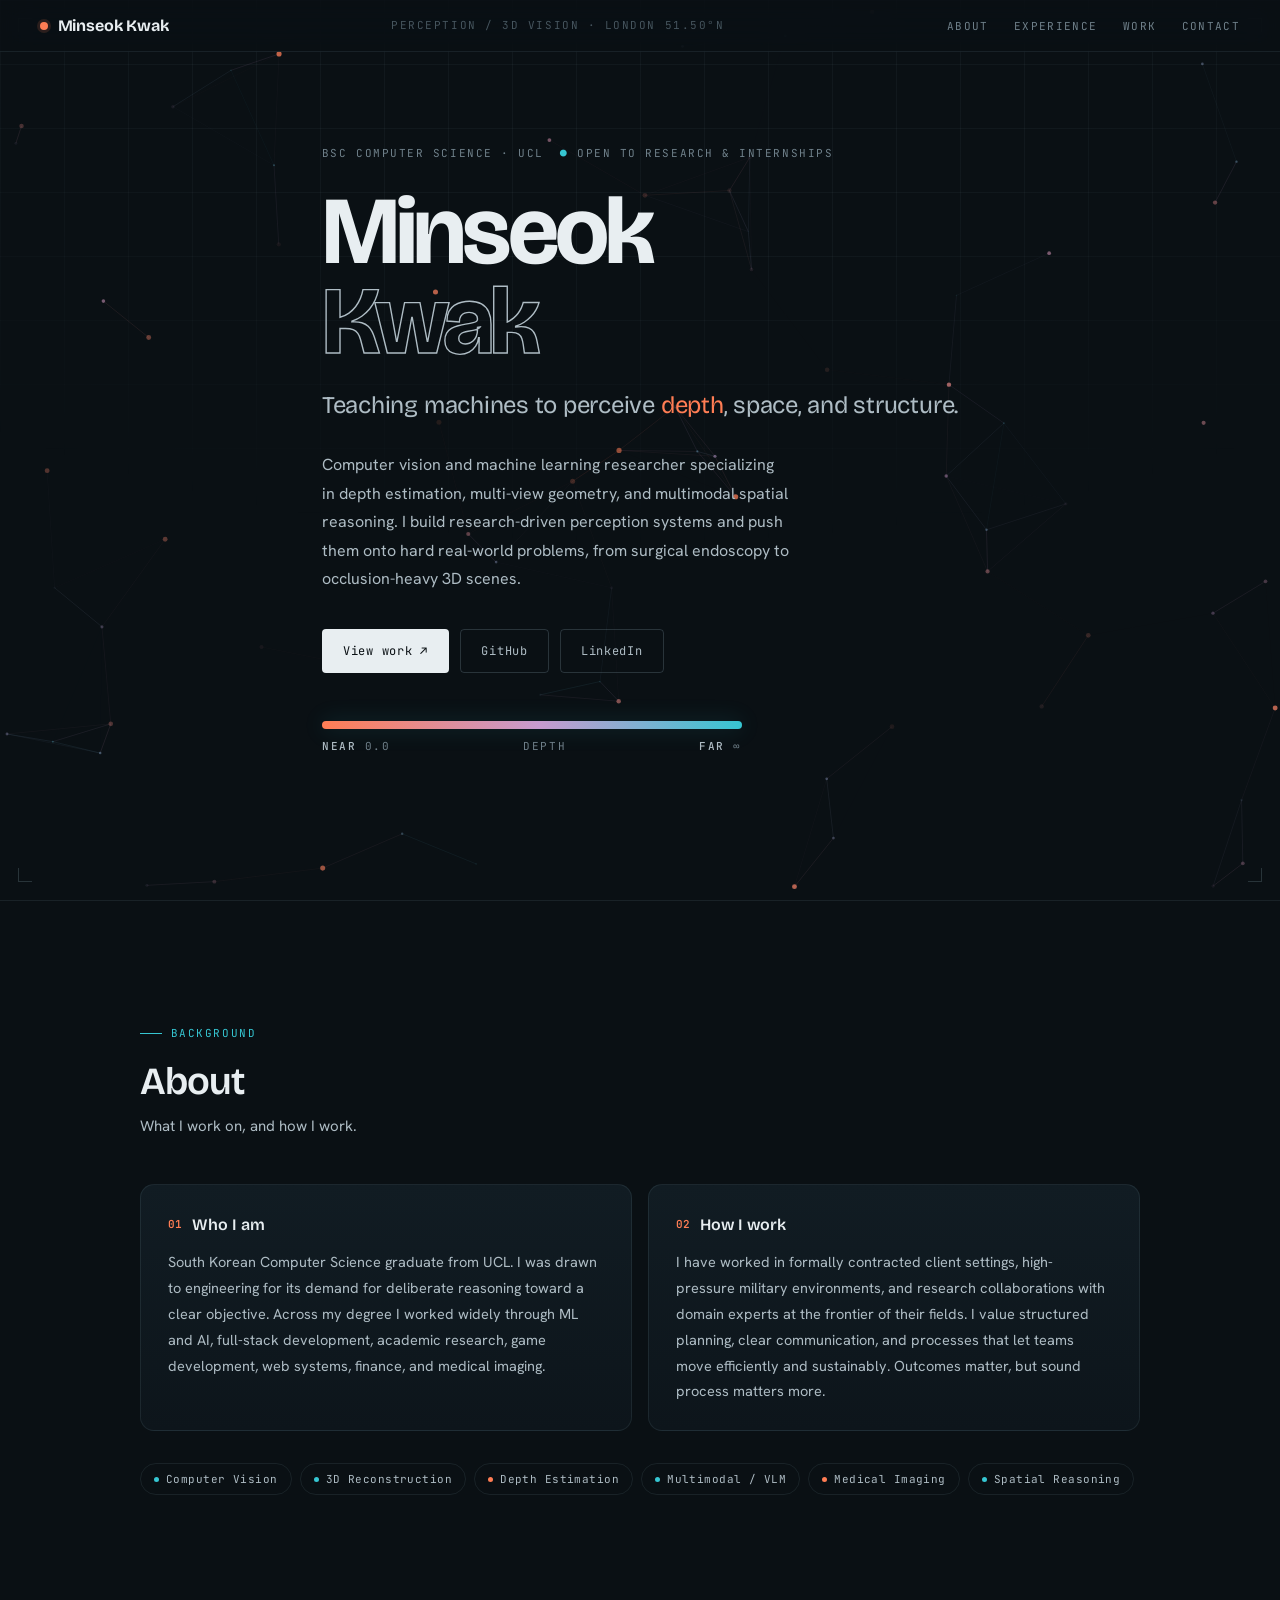
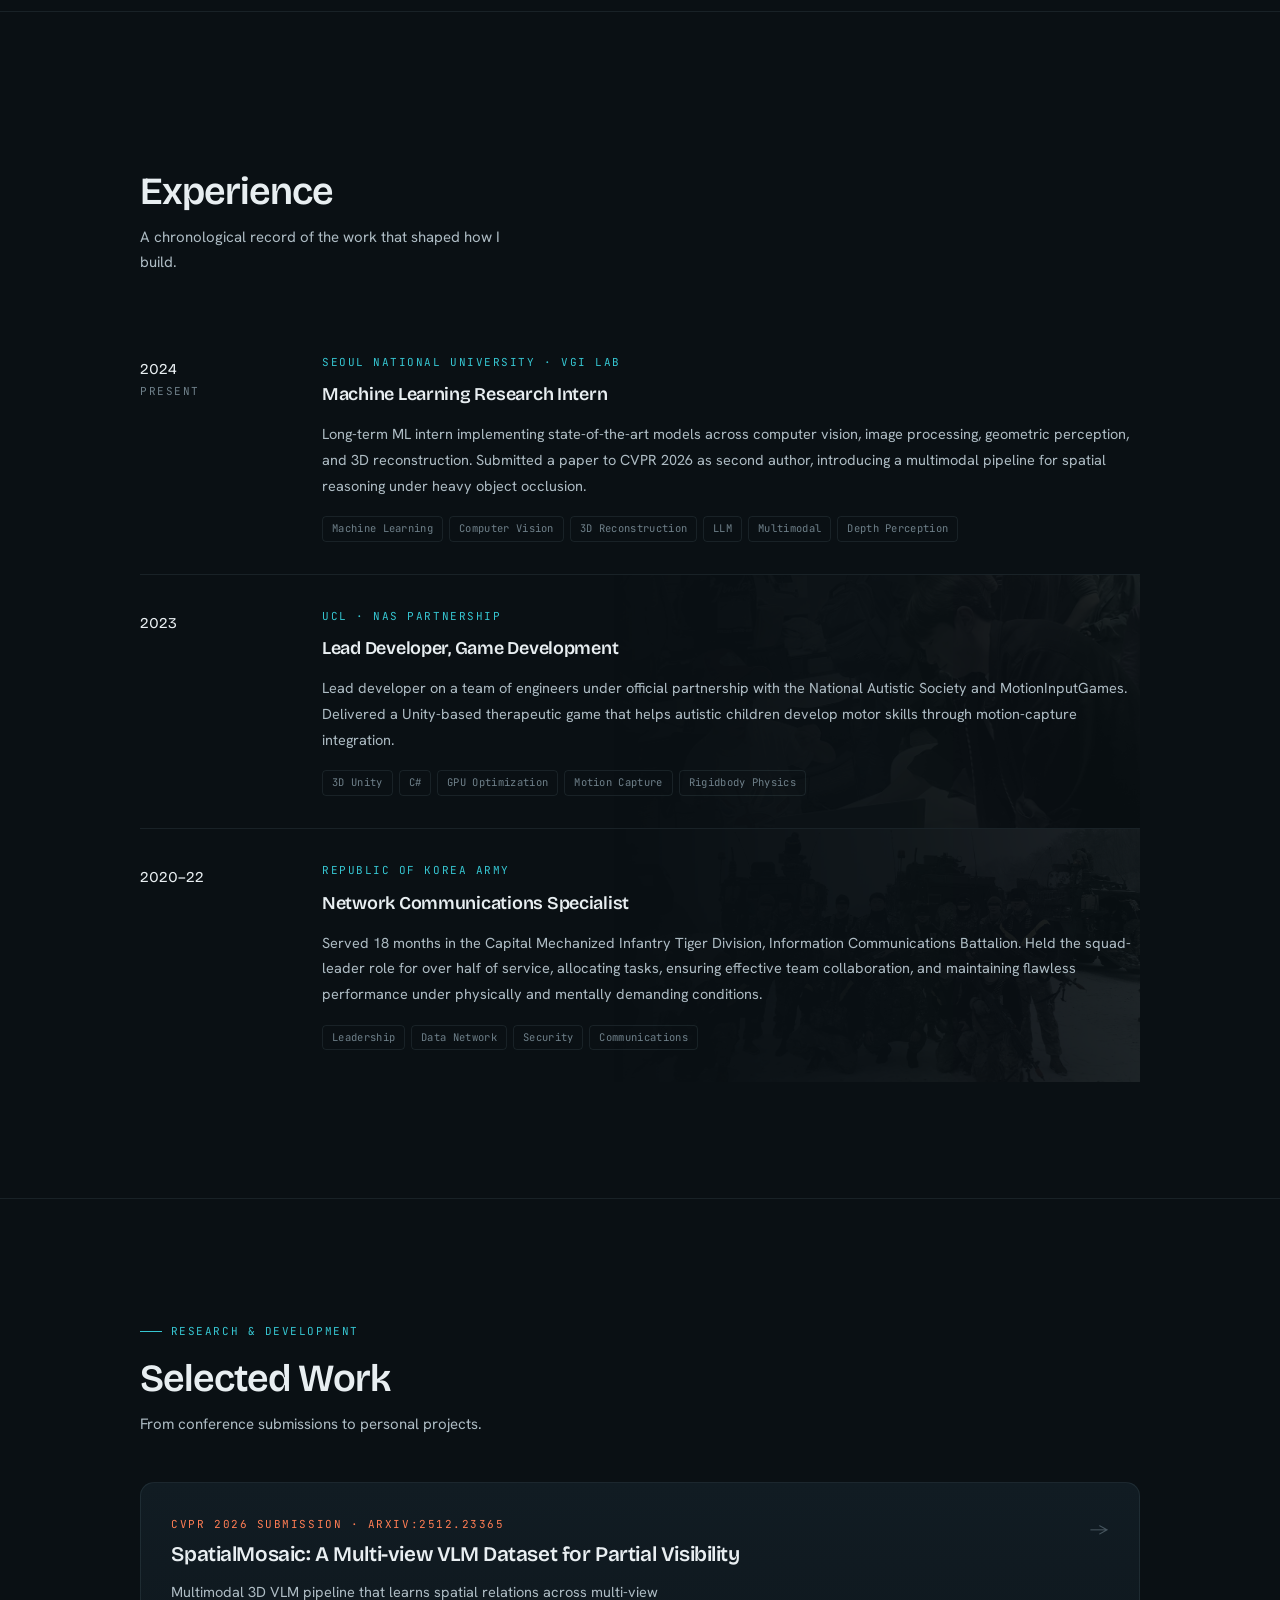
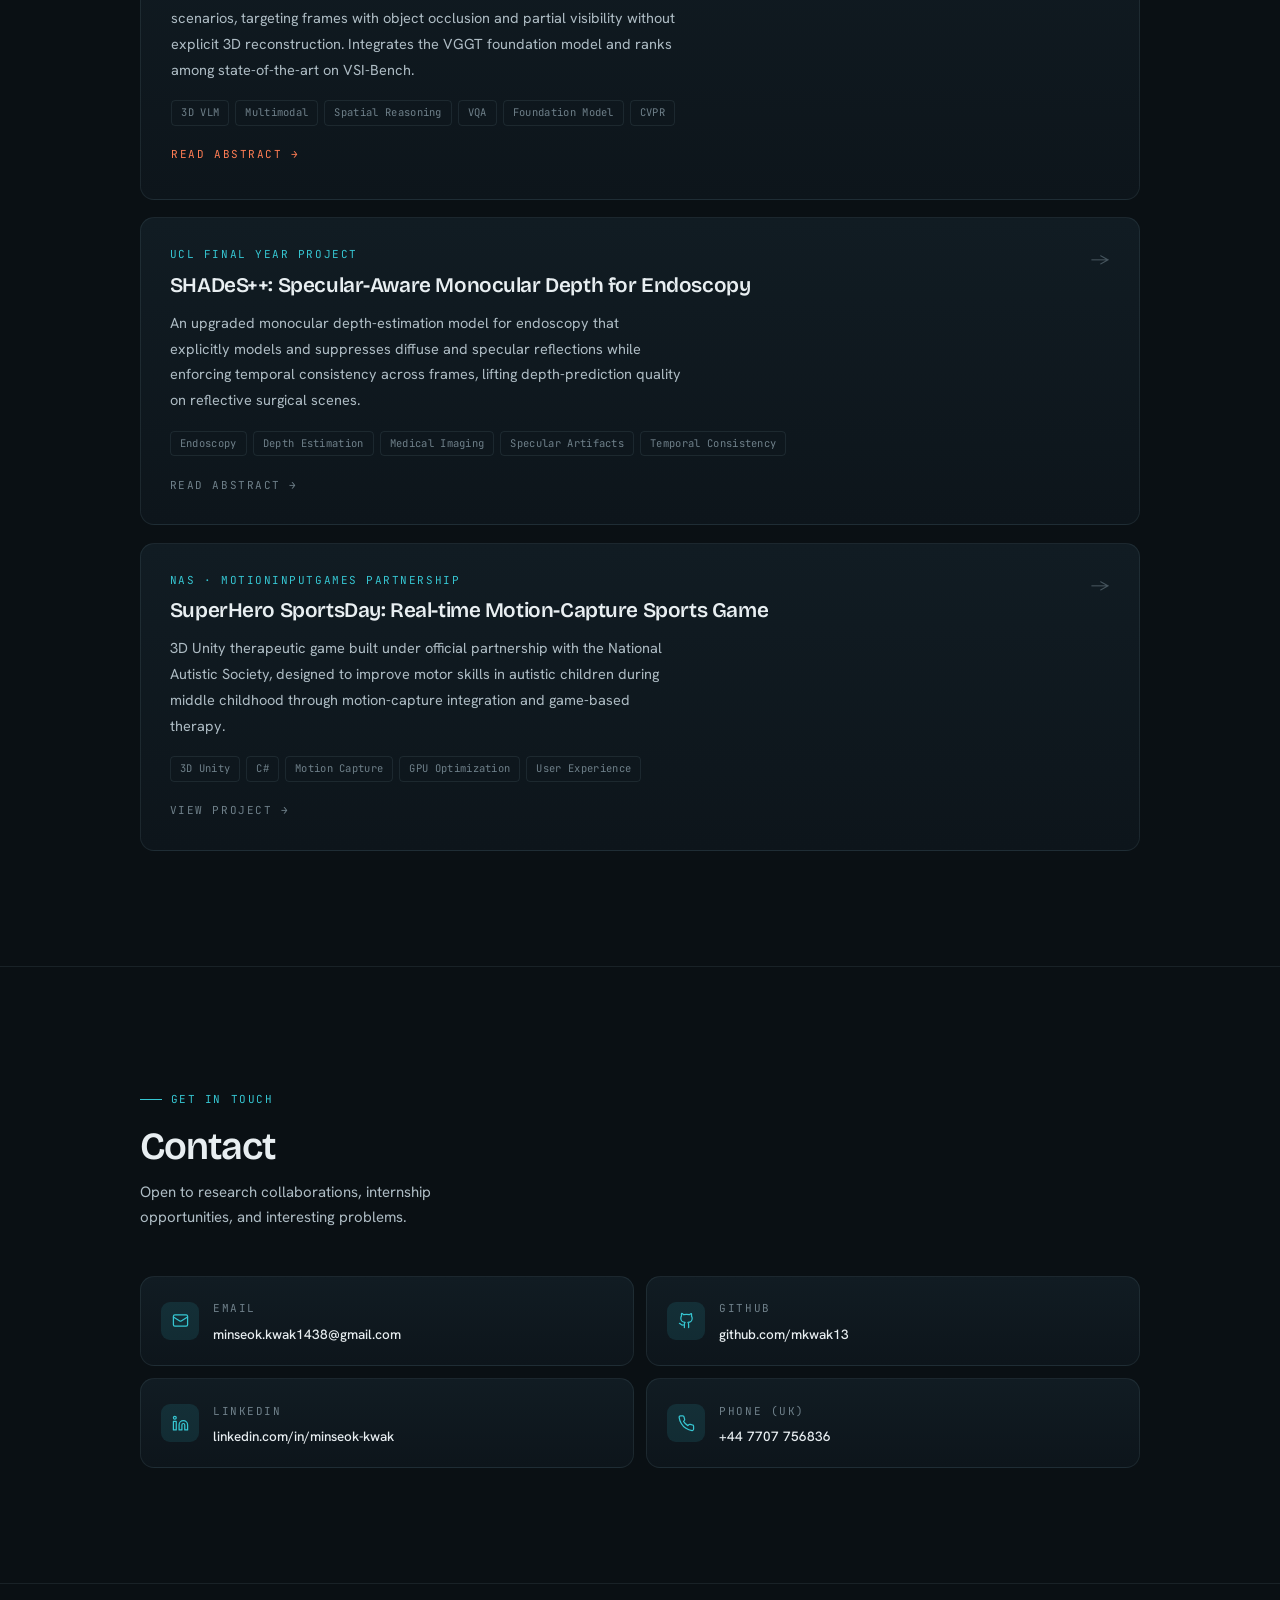
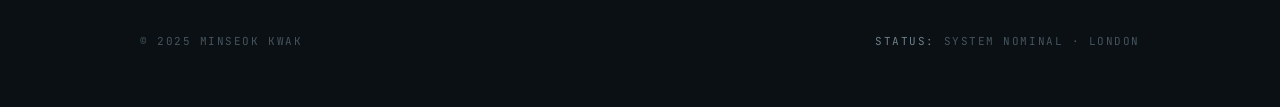
==== index.html @ 31676262 "Update index.html" ====
<!DOCTYPE html>
<html lang="en">
<head>
  <meta charset="UTF-8" />
  <meta name="viewport" content="width=device-width, initial-scale=1.0" />
  <meta name="description" content="Minseok Kwak. Computer Vision & Machine Learning researcher. Depth estimation, multi-view geometry, spatial reasoning." />
  <title>Minseok Kwak · Perception &amp; 3D Vision</title>
  <link rel="preconnect" href="https://fonts.googleapis.com" />
  <link rel="preconnect" href="https://fonts.gstatic.com" crossorigin />
  <link href="https://fonts.googleapis.com/css2?family=Bricolage+Grotesque:opsz,wght@12..96,400;12..96,500;12..96,600;12..96,700&family=Hanken+Grotesk:wght@400;500;600&family=JetBrains+Mono:wght@400;500&display=swap" rel="stylesheet" />
  <style id="base-css">
*, *::before, *::after { box-sizing: border-box; margin: 0; padding: 0; }

    :root {
      /* base — deep slate with a blue-green cast, deliberately not pure black */
      --ink: #0a1014;
      --ink-2: #0d151b;
      --panel: #111c23;
      --panel-2: #16242d;
      --line: rgba(180, 215, 230, 0.09);
      --line-strong: rgba(180, 215, 230, 0.18);

      /* text */
      --paper: #e8eef1;
      --paper-dim: #aebcc4;
      --mute: #6f808a;
      --faint: #46555e;

      /* depth ramp — the signature duotone (near = warm, far = cool) */
      --near: #ff7d54;   /* close surfaces */
      --mid:  #c79bd0;   /* mid field */
      --far:  #36c6d2;   /* distant */

      --near-soft: rgba(255, 125, 84, 0.14);
      --far-soft: rgba(54, 198, 210, 0.12);

      --radius: 4px;
      --radius-lg: 14px;
      --maxw: 1080px;
      --ease: cubic-bezier(0.22, 0.61, 0.36, 1);
    }

    html { scroll-behavior: smooth; }

    body {
      font-family: 'Hanken Grotesk', system-ui, sans-serif;
      background: var(--ink);
      color: var(--paper);
      font-size: 15.5px;
      line-height: 1.7;
      -webkit-font-smoothing: antialiased;
      text-rendering: optimizeLegibility;
      overflow-x: hidden;
    }

    /* ambient plotting grid behind everything */
    body::before {
      content: "";
      position: fixed; inset: 0; z-index: 0; pointer-events: none;
      background-image:
        linear-gradient(var(--line) 1px, transparent 1px),
        linear-gradient(90deg, var(--line) 1px, transparent 1px);
      background-size: 64px 64px;
      mask-image: radial-gradient(ellipse 110% 80% at 50% 0%, #000 35%, transparent 78%);
      -webkit-mask-image: radial-gradient(ellipse 110% 80% at 50% 0%, #000 35%, transparent 78%);
      opacity: 0.5;
    }

    .mono {
      font-family: 'JetBrains Mono', ui-monospace, monospace;
      font-size: 11px; letter-spacing: 0.14em; text-transform: uppercase;
    }

    a { color: inherit; }

    /* ── STATUS BAR / NAV ── */
    .statusbar {
      position: fixed; top: 0; left: 0; right: 0; z-index: 100;
      display: flex; align-items: center; justify-content: space-between;
      padding: 0 clamp(1.25rem, 4vw, 2.5rem); height: 52px;
      background: rgba(10, 16, 20, 0.72);
      backdrop-filter: blur(14px) saturate(140%);
      border-bottom: 1px solid var(--line);
    }
    .brand {
      display: flex; align-items: center; gap: 0.6rem;
      font-family: 'Bricolage Grotesque', sans-serif;
      font-weight: 700; font-size: 16px; letter-spacing: -0.01em;
      color: var(--paper); text-decoration: none;
    }
    .brand .dot {
      width: 8px; height: 8px; border-radius: 50%;
      background: var(--near);
      box-shadow: 0 0 0 3px var(--near-soft);
    }
    .status-meta { color: var(--faint); display: none; }
    @media (min-width: 880px) { .status-meta { display: inline; } }

    .nav-links { display: flex; gap: clamp(0.9rem, 2vw, 1.9rem); list-style: none; align-items: center; }
    .nav-links a {
      font-family: 'JetBrains Mono', monospace;
      font-size: 11px; letter-spacing: 0.12em; text-transform: uppercase;
      color: var(--mute); text-decoration: none;
      position: relative; padding: 4px 0;
      transition: color 0.22s var(--ease);
    }
    .nav-links a::after {
      content: ""; position: absolute; left: 0; right: 100%; bottom: -1px; height: 1px;
      background: var(--far); transition: right 0.28s var(--ease);
    }
    .nav-links a:hover { color: var(--paper); }
    .nav-links a:hover::after { right: 0; }
    @media (max-width: 700px) {
      .nav-links { display: none; }
      .brand { font-size: 15px; }
    }

    /* ── LAYOUT ── */
    .wrap { max-width: var(--maxw); margin: 0 auto; padding: 0 clamp(1.25rem, 4vw, 2.5rem); position: relative; z-index: 1; }

    section { position: relative; z-index: 1; padding: clamp(4.5rem, 9vw, 8rem) 0; }
    .ruled { border-top: 1px solid var(--line); }

    /* section eyebrow */
    .eyebrow {
      display: inline-flex; align-items: center; gap: 0.55rem;
      color: var(--far); margin-bottom: 1.1rem;
    }
    .eyebrow::before {
      content: ""; width: 22px; height: 1px; background: var(--far); display: inline-block;
    }
    .s-title {
      font-family: 'Bricolage Grotesque', sans-serif;
      font-size: clamp(1.7rem, 4vw, 2.4rem); font-weight: 600;
      letter-spacing: -0.025em; line-height: 1.08; color: var(--paper);
    }
    .s-desc { color: var(--paper-dim); font-size: 15px; margin-top: 0.75rem; max-width: 46ch; }

    /* ── HERO ── */
    #hero {
      position: relative; min-height: 100svh;
      display: flex; align-items: center;
      padding-top: 80px; padding-bottom: 5rem;
      overflow: hidden;
    }
    #depthfield {
      position: absolute; inset: 0; z-index: 0; width: 100%; height: 100%;
      display: block;
    }
    #hero .wrap { z-index: 2; }
    /* corner instrument ticks framing the hero viewport */
    .viewport-frame { position: absolute; inset: 18px; z-index: 1; pointer-events: none; }
    .vtick { position: absolute; width: 14px; height: 14px; border: 1px solid var(--line-strong); }
    .vtick.tl { top: 0; left: 0; border-right: none; border-bottom: none; }
    .vtick.tr { top: 0; right: 0; border-left: none; border-bottom: none; }
    .vtick.bl { bottom: 0; left: 0; border-right: none; border-top: none; }
    .vtick.br { bottom: 0; right: 0; border-left: none; border-top: none; }

    .hero-eyebrow { color: var(--mute); margin-bottom: 1.5rem; display: flex; gap: 1rem; flex-wrap: wrap; }
    .hero-eyebrow b { color: var(--far); font-weight: 400; }
    .hero-name {
      font-family: 'Bricolage Grotesque', sans-serif;
      font-size: clamp(3rem, 10vw, 6rem);
      font-weight: 700; line-height: 0.94; letter-spacing: -0.04em;
      color: var(--paper);
    }
    .hero-name .accent { color: transparent; -webkit-text-stroke: 1.4px var(--paper-dim); }
    .hero-sub {
      font-family: 'Bricolage Grotesque', sans-serif;
      font-size: clamp(1.05rem, 3vw, 1.5rem); font-weight: 400;
      color: var(--paper-dim); margin-top: 1.1rem; letter-spacing: -0.01em;
    }
    .hero-sub .swap { color: var(--near); }
    .hero-bio {
      font-size: 16px; color: var(--paper-dim); max-width: 52ch;
      margin-top: 1.6rem; line-height: 1.78;
    }
    .hero-actions { display: flex; gap: 0.7rem; flex-wrap: wrap; margin-top: 2.2rem; }

    .btn {
      display: inline-flex; align-items: center; gap: 8px;
      padding: 11px 20px; border-radius: var(--radius);
      font-family: 'JetBrains Mono', monospace;
      font-size: 12px; letter-spacing: 0.06em; text-decoration: none;
      cursor: pointer; border: 1px solid transparent;
      transition: transform 0.22s var(--ease), background 0.22s var(--ease), border-color 0.22s var(--ease), color 0.22s var(--ease);
    }
    .btn:active { transform: translateY(1px); }
    .btn-primary { background: var(--paper); color: var(--ink); }
    .btn-primary:hover { background: var(--far); }
    .btn-ghost { color: var(--paper-dim); border-color: var(--line-strong); background: transparent; }
    .btn-ghost:hover { color: var(--paper); border-color: var(--far); background: var(--far-soft); }
    .btn .arr { transition: transform 0.22s var(--ease); }
    .btn:hover .arr { transform: translate(2px, -2px); }

    /* depth ramp legend — signature */
    .ramp {
      margin-top: 3rem; max-width: 420px;
      display: grid; grid-template-columns: 1fr; gap: 0.5rem;
    }
    .ramp-bar {
      height: 8px; border-radius: 99px;
      background: linear-gradient(90deg, var(--near), var(--mid) 52%, var(--far));
      box-shadow: 0 0 22px rgba(54,198,210,0.18);
    }
    .ramp-labels { display: flex; justify-content: space-between; color: var(--mute); }
    .ramp-labels b { color: var(--paper-dim); font-weight: 500; }

    /* ── ABOUT ── */
    .about-grid { display: grid; grid-template-columns: 1fr; gap: 1rem; margin-top: 2.8rem; }
    @media (min-width: 760px) { .about-grid { grid-template-columns: 1fr 1fr; } }
    .card {
      background: linear-gradient(180deg, var(--panel), var(--ink-2));
      border: 1px solid var(--line); border-radius: var(--radius-lg);
      padding: 1.6rem 1.7rem;
      transition: border-color 0.25s var(--ease), transform 0.25s var(--ease);
    }
    .card:hover { border-color: var(--line-strong); }
    .card h3 {
      font-family: 'Bricolage Grotesque', sans-serif;
      font-size: 16px; font-weight: 600; color: var(--paper); margin-bottom: 0.7rem;
      display: flex; align-items: center; gap: 0.6rem;
    }
    .card h3 .k { color: var(--near); font-family: 'JetBrains Mono', monospace; font-size: 11px; }
    .card p { font-size: 14.5px; color: var(--paper-dim); line-height: 1.78; }

    .facts { display: flex; flex-wrap: wrap; gap: 0.5rem; margin-top: 2rem; }
    .fact {
      font-family: 'JetBrains Mono', monospace; font-size: 11px; letter-spacing: 0.04em;
      color: var(--paper-dim);
      border: 1px solid var(--line); border-radius: 99px; padding: 6px 13px;
      display: inline-flex; align-items: center; gap: 7px;
    }
    .fact i { width: 5px; height: 5px; border-radius: 50%; background: var(--far); font-style: normal; }
    .fact.warm i { background: var(--near); }

    /* ── EXPERIENCE (true chronological sequence) ── */
    .timeline { margin-top: 2.8rem; }
    .t-item {
      display: grid; grid-template-columns: 1fr; gap: 0.4rem 2rem;
      padding: 2rem 0; border-top: 1px solid var(--line);
      position: relative;
    }
    @media (min-width: 720px) { .t-item { grid-template-columns: 150px 1fr; } }
    .t-item:first-child { border-top: none; }
    .t-when { color: var(--mute); padding-top: 4px; }
    .t-when .yr { color: var(--paper); font-family: 'Bricolage Grotesque', sans-serif; font-size: 15px; letter-spacing: 0; display:block; }
    .t-org { color: var(--far); margin-bottom: 0.5rem; }
    .t-role {
      font-family: 'Bricolage Grotesque', sans-serif;
      font-size: 18px; font-weight: 600; color: var(--paper);
      letter-spacing: -0.015em; margin-bottom: 0.7rem;
    }
    .t-body { font-size: 14.5px; color: var(--paper-dim); line-height: 1.78; margin-bottom: 1.1rem; }
    .tags { display: flex; flex-wrap: wrap; gap: 6px; }
    .tag {
      font-family: 'JetBrains Mono', monospace; font-size: 10.5px; letter-spacing: 0.03em;
      color: var(--mute); border: 1px solid var(--line); border-radius: var(--radius);
      padding: 3px 9px; transition: color 0.2s var(--ease), border-color 0.2s var(--ease);
    }
    .t-item:hover .tag, .pj:hover .tag { color: var(--paper-dim); border-color: var(--line-strong); }

    /* ── PROJECTS ── */
    .pj-grid { display: flex; flex-direction: column; gap: 1.1rem; margin-top: 2.8rem; }
    .pj {
      position: relative; display: block; text-decoration: none;
      background: linear-gradient(180deg, var(--panel), var(--ink-2));
      border: 1px solid var(--line); border-radius: var(--radius-lg);
      padding: 1.7rem 1.8rem; overflow: hidden;
      transition: border-color 0.25s var(--ease), transform 0.25s var(--ease);
    }
    .pj::before {
      content: ""; position: absolute; left: 0; top: 0; bottom: 0; width: 3px;
      background: linear-gradient(180deg, var(--near), var(--far));
      transform: scaleY(0); transform-origin: top; transition: transform 0.35s var(--ease);
    }
    .pj:hover { border-color: var(--line-strong); transform: translateY(-2px); }
    .pj:hover::before { transform: scaleY(1); }
    .pj.feature { padding: 2rem 1.9rem; }
    .pj-top { display: flex; justify-content: space-between; align-items: flex-start; gap: 1rem; }
    .pj-meta { color: var(--far); margin-bottom: 0.6rem; }
    .pj.feature .pj-meta { color: var(--near); }
    .pj-title {
      font-family: 'Bricolage Grotesque', sans-serif;
      font-size: clamp(1.05rem, 2.4vw, 1.3rem); font-weight: 600;
      color: var(--paper); letter-spacing: -0.02em; line-height: 1.2; margin-bottom: 0.7rem;
    }
    .pj-desc { font-size: 14.5px; color: var(--paper-dim); line-height: 1.78; margin-bottom: 1.1rem; max-width: 64ch; }
    .pj-arr { color: var(--faint); font-size: 17px; flex-shrink: 0; transition: transform 0.25s var(--ease), color 0.25s var(--ease); }
    .pj:hover .pj-arr { color: var(--far); transform: translateX(4px); }
    .pj-links { display: flex; gap: 0.5rem; margin-top: 0.4rem; }
    /* card call-to-action — signals the whole card opens a detail page */
    .pj-cta {
      display: inline-flex; align-items: center; gap: 0;
      margin-top: 1.2rem; color: var(--mute);
      transition: color 0.22s var(--ease), letter-spacing 0.22s var(--ease);
    }
    .pj:hover .pj-cta { color: var(--far); letter-spacing: 0.17em; }
    .pj.feature .pj-cta:not(:hover) { color: var(--near); }
    .pill {
      font-family: 'JetBrains Mono', monospace; font-size: 11px; letter-spacing: 0.04em;
      color: var(--paper-dim); border: 1px solid var(--line-strong); border-radius: var(--radius);
      padding: 6px 13px; text-decoration: none; transition: all 0.2s var(--ease);
      display: inline-flex; align-items: center; gap: 6px;
    }
    .pill:hover { color: var(--ink); background: var(--far); border-color: var(--far); }

    /* ── CONTACT ── */
    .contact-grid { display: grid; grid-template-columns: 1fr; gap: 0.8rem; margin-top: 2.8rem; }
    @media (min-width: 620px) { .contact-grid { grid-template-columns: 1fr 1fr; } }
    .ct {
      display: flex; align-items: center; gap: 14px; text-decoration: none;
      background: linear-gradient(180deg, var(--panel), var(--ink-2));
      border: 1px solid var(--line); border-radius: var(--radius-lg);
      padding: 1.1rem 1.25rem; transition: border-color 0.22s var(--ease), transform 0.22s var(--ease);
    }
    .ct:hover { border-color: var(--far); transform: translateY(-2px); }
    .ct-ic {
      width: 38px; height: 38px; border-radius: 9px; flex-shrink: 0;
      background: var(--far-soft); display: flex; align-items: center; justify-content: center;
    }
    .ct:hover .ct-ic { background: var(--near-soft); }
    .ct-ic svg { width: 17px; height: 17px; stroke: var(--far); transition: stroke 0.22s var(--ease); }
    .ct:hover .ct-ic svg { stroke: var(--near); }
    .ct-lab { color: var(--mute); margin-bottom: 2px; }
    .ct-val { font-size: 13.5px; color: var(--paper); font-weight: 500; word-break: break-all; }

    /* ── FOOTER ── */
    footer { padding: 3rem 0 3.5rem; border-top: 1px solid var(--line); position: relative; z-index: 1; }
    .foot-row { display: flex; flex-wrap: wrap; gap: 1rem; justify-content: space-between; align-items: center; }
    .foot-row .mono { color: var(--faint); }
    .foot-row .mono b { color: var(--mute); font-weight: 400; }

    /* ── REVEAL (subtle) ── */
    .reveal { opacity: 0; transform: translateY(14px); transition: opacity 0.7s var(--ease), transform 0.7s var(--ease); }
    .reveal.in { opacity: 1; transform: none; }

    /* hero load stagger */
    .h-anim { opacity: 0; transform: translateY(16px); animation: rise 0.8s var(--ease) forwards; }
    .h-anim.d1 { animation-delay: 0.05s; }
    .h-anim.d2 { animation-delay: 0.15s; }
    .h-anim.d3 { animation-delay: 0.25s; }
    .h-anim.d4 { animation-delay: 0.35s; }
    .h-anim.d5 { animation-delay: 0.48s; }
    @keyframes rise { to { opacity: 1; transform: none; } }

    :focus-visible { outline: 2px solid var(--far); outline-offset: 3px; border-radius: 2px; }

    @media (prefers-reduced-motion: reduce) {
      html { scroll-behavior: auto; }
      *, *::before, *::after { animation: none !important; transition: none !important; }
      .reveal { opacity: 1; transform: none; }
      .h-anim { opacity: 1; transform: none; }
    }

    /* ───────────────────────────────────────────────
       DETAIL / ABSTRACT PAGES
       ─────────────────────────────────────────────── */
    .doc-main { padding-top: 52px; }
    .doc-wrap { max-width: 760px; margin: 0 auto; padding: 0 clamp(1.25rem, 4vw, 2.5rem); position: relative; z-index: 1; }

    .backlink {
      display: inline-flex; align-items: center; gap: 8px;
      font-family: 'JetBrains Mono', monospace; font-size: 11px; letter-spacing: 0.12em; text-transform: uppercase;
      color: var(--mute); text-decoration: none;
      margin: 2.6rem 0 0; transition: color 0.2s var(--ease), gap 0.2s var(--ease);
    }
    .backlink:hover { color: var(--paper); gap: 12px; }
    .backlink .ar { color: var(--far); }

    .doc-head { padding: 2.2rem 0 2.4rem; border-bottom: 1px solid var(--line); }
    .doc-eyebrow { color: var(--far); display: inline-flex; gap: 0.55rem; align-items: center; margin-bottom: 1.1rem; }
    .doc-eyebrow.warm { color: var(--near); }
    .doc-eyebrow::before { content: ""; width: 22px; height: 1px; background: currentColor; }
    .doc-title {
      font-family: 'Bricolage Grotesque', sans-serif;
      font-size: clamp(1.9rem, 5vw, 2.9rem); font-weight: 700;
      line-height: 1.06; letter-spacing: -0.03em; color: var(--paper);
    }
    .doc-sub { color: var(--paper-dim); font-size: 1.05rem; margin-top: 0.9rem; max-width: 60ch; line-height: 1.6; }
    .doc-authors { color: var(--mute); font-size: 14px; margin-top: 1.1rem; }
    .doc-authors b { color: var(--paper); font-weight: 600; }
    .doc-actions { display: flex; flex-wrap: wrap; gap: 0.6rem; margin-top: 1.8rem; }
    .doc-actions .btn { padding: 10px 17px; }

    .doc-body { padding: 2.6rem 0 1rem; }
    .prose { color: var(--paper-dim); font-size: 16px; line-height: 1.82; }
    .prose > * + * { margin-top: 1.15rem; }
    .prose h2 {
      font-family: 'Bricolage Grotesque', sans-serif; color: var(--paper);
      font-size: 1.4rem; font-weight: 600; letter-spacing: -0.02em;
      margin-top: 2.6rem; margin-bottom: 0.2rem; line-height: 1.2;
      display: flex; align-items: baseline; gap: 0.7rem;
    }
    .prose h2 .n { font-family: 'JetBrains Mono', monospace; font-size: 0.8rem; color: var(--far); letter-spacing: 0.06em; }
    .prose h3 { font-family: 'Bricolage Grotesque', sans-serif; color: var(--paper); font-size: 1.08rem; font-weight: 600; margin-top: 1.8rem; }
    .prose strong { color: var(--paper); font-weight: 600; }
    .prose a { color: var(--far); text-decoration: none; border-bottom: 1px solid var(--line-strong); }
    .prose a:hover { border-color: var(--far); }
    .prose ul, .prose ol { padding-left: 1.3rem; }
    .prose li { margin-top: 0.5rem; }
    .prose li::marker { color: var(--far); }

    /* lead/abstract block */
    .abstract {
      background: linear-gradient(180deg, var(--panel), var(--ink-2));
      border: 1px solid var(--line); border-left: 3px solid var(--far);
      border-radius: var(--radius-lg); padding: 1.5rem 1.6rem; margin-top: 1.5rem;
    }
    .abstract .lab { color: var(--far); margin-bottom: 0.7rem; display: block; }
    .abstract p { font-size: 15px; color: var(--paper-dim); line-height: 1.8; }

    /* callout / status note */
    .note {
      display: flex; gap: 0.8rem; align-items: flex-start;
      background: var(--near-soft); border: 1px solid rgba(255,125,84,0.22);
      border-radius: var(--radius-lg); padding: 1rem 1.2rem; margin-top: 1.6rem;
      font-size: 14px; color: var(--paper-dim);
    }
    .note .dot { width: 7px; height: 7px; border-radius: 50%; background: var(--near); margin-top: 8px; flex-shrink: 0; box-shadow: 0 0 0 3px var(--near-soft); }

    /* equation block */
    .eq {
      overflow-x: auto; padding: 0.4rem 0.2rem; margin-top: 0.6rem;
      color: var(--paper);
    }
    mjx-container { color: var(--paper) !important; }

    /* figures + video */
    .figure { margin-top: 1.8rem; }
    .figure img { width: 100%; display: block; border: 1px solid var(--line); border-radius: var(--radius-lg); background: var(--panel); }
    .fig-cap { font-family: 'JetBrains Mono', monospace; font-size: 11px; letter-spacing: 0.04em; color: var(--mute); margin-top: 0.7rem; }
    .embed { position: relative; width: 100%; aspect-ratio: 16/9; margin-top: 1.8rem; border-radius: var(--radius-lg); overflow: hidden; border: 1px solid var(--line); }
    .embed iframe { position: absolute; inset: 0; width: 100%; height: 100%; border: 0; }

    .kw { margin-top: 2.4rem; }
    .kw .lab { color: var(--mute); display: block; margin-bottom: 0.8rem; }

    .doc-foot { display: flex; flex-wrap: wrap; gap: 1rem; justify-content: space-between; align-items: center; margin-top: 3rem; padding-top: 2rem; border-top: 1px solid var(--line); }

    @media (max-width: 700px) {
      .prose h2 { flex-direction: column; gap: 0.1rem; }
    }

</style>
  <style>
    /* Experience timeline: subtle ghosted background photo per entry, revealed on hover */
    .t-item { position: relative; overflow: hidden; }
    .t-item > div { position: relative; z-index: 1; }
    .t-photo {
      position: absolute; top: 0; right: 0; height: 100%; width: 54%;
      object-fit: cover; object-position: center;
      opacity: 0.12;
      filter: grayscale(0.75) brightness(0.85) contrast(1.05);
      -webkit-mask-image: linear-gradient(to right, transparent 0%, rgba(0,0,0,0.4) 55%, #000 100%);
      mask-image: linear-gradient(to right, transparent 0%, rgba(0,0,0,0.4) 55%, #000 100%);
      transform: scale(1.03);
      transition: opacity 0.55s var(--ease), filter 0.55s var(--ease), transform 0.7s var(--ease);
      pointer-events: none; z-index: 0;
    }
    .t-item:hover .t-photo {
      opacity: 0.4;
      filter: grayscale(0) brightness(1) contrast(1.02);
      transform: scale(1.07);
    }
    @media (max-width: 720px) { .t-photo { width: 78%; opacity: 0.1; } .t-item:hover .t-photo { opacity: 0.3; } }
    @media (prefers-reduced-motion: reduce) { .t-photo { transition: none; transform: none; } }
  </style>
</head>
<body>

<!-- STATUS BAR -->
<header class="statusbar">
  <a class="brand" href="#hero" aria-label="Minseok Kwak, home">
    <span class="dot" aria-hidden="true"></span> Minseok&nbsp;Kwak
  </a>
  <span class="mono status-meta">PERCEPTION&nbsp;/&nbsp;3D&nbsp;VISION · LONDON 51.50°N</span>
  <nav>
    <ul class="nav-links">
      <li><a href="#about">About</a></li>
      <li><a href="#experience">Experience</a></li>
      <li><a href="#projects">Work</a></li>
      <li><a href="#contact">Contact</a></li>
    </ul>
  </nav>
</header>

<main>

  <!-- HERO -->
  <section id="hero">
    <canvas id="depthfield" aria-hidden="true"></canvas>
    <div class="viewport-frame" aria-hidden="true">
      <span class="vtick tl"></span><span class="vtick tr"></span>
      <span class="vtick bl"></span><span class="vtick br"></span>
    </div>
    <div class="wrap">
      <p class="hero-eyebrow mono h-anim d1">
        <span>BSc Computer Science · UCL</span>
        <span><b>●</b> Open to research &amp; internships</span>
      </p>
      <h1 class="hero-name h-anim d2">Minseok<br><span class="accent">Kwak</span></h1>
      <p class="hero-sub h-anim d3">Teaching machines to perceive <span class="swap">depth</span>, space, and structure.</p>
      <p class="hero-bio h-anim d4">
        Computer vision and machine learning researcher specializing in depth estimation,
        multi-view geometry, and multimodal spatial reasoning. I build research-driven
        perception systems and push them onto hard real-world problems, from surgical
        endoscopy to occlusion-heavy 3D scenes.
      </p>
      <div class="hero-actions h-anim d4">
        <a class="btn btn-primary" href="#projects">View work <span class="arr" aria-hidden="true">↗</span></a>
        <a class="btn btn-ghost" href="https://github.com/mkwak13" target="_blank" rel="noopener">GitHub</a>
        <a class="btn btn-ghost" href="https://www.linkedin.com/in/minseok-kwak/" target="_blank" rel="noopener">LinkedIn</a>
      </div>
      <div class="ramp h-anim d5" aria-hidden="true">
        <div class="ramp-bar"></div>
        <div class="ramp-labels mono"><span><b>NEAR</b> 0.0</span><span>DEPTH</span><span><b>FAR</b> ∞</span></div>
      </div>
    </div>
  </section>

  <!-- ABOUT -->
  <section id="about" class="ruled">
    <div class="wrap">
      <p class="eyebrow mono reveal">Background</p>
      <h2 class="s-title reveal">About</h2>
      <p class="s-desc reveal">What I work on, and how I work.</p>
      <div class="about-grid">
        <div class="card reveal">
          <h3><span class="k">01</span> Who I am</h3>
          <p>
            South Korean Computer Science graduate from UCL. I was drawn to engineering for
            its demand for deliberate reasoning toward a clear objective. Across my degree I
            worked widely through ML and AI, full-stack development, academic research, game
            development, web systems, finance, and medical imaging.
          </p>
        </div>
        <div class="card reveal">
          <h3><span class="k">02</span> How I work</h3>
          <p>
            I have worked in formally contracted client settings, high-pressure military
            environments, and research collaborations with domain experts at the frontier of
            their fields. I value structured planning, clear communication, and processes that
            let teams move efficiently and sustainably. Outcomes matter, but sound process
            matters more.
          </p>
        </div>
      </div>
      <div class="facts reveal" aria-hidden="false">
        <span class="fact"><i></i>Computer Vision</span>
        <span class="fact"><i></i>3D Reconstruction</span>
        <span class="fact warm"><i></i>Depth Estimation</span>
        <span class="fact"><i></i>Multimodal / VLM</span>
        <span class="fact warm"><i></i>Medical Imaging</span>
        <span class="fact"><i></i>Spatial Reasoning</span>
      </div>
    </div>
  </section>

  <!-- EXPERIENCE -->
  <section id="experience" class="ruled">
    <div class="wrap">
      <p class="eyebrow mono reveal">Career</p>
      <h2 class="s-title reveal">Experience</h2>
      <p class="s-desc reveal">A chronological record of the work that shaped how I build.</p>
      <div class="timeline">

        <div class="t-item reveal">
          <img class="t-photo" src="exp_snu.jpg" alt="" aria-hidden="true" loading="lazy" onerror="this.remove()" />
          <div class="t-when mono"><span class="yr">2024</span>Present</div>
          <div>
            <p class="t-org mono">Seoul National University · VGI Lab</p>
            <p class="t-role">Machine Learning Research Intern</p>
            <p class="t-body">
              Long-term ML intern implementing state-of-the-art models across computer vision,
              image processing, geometric perception, and 3D reconstruction. Submitted a paper
              to CVPR 2026 as second author, introducing a multimodal pipeline for spatial
              reasoning under heavy object occlusion.
            </p>
            <div class="tags">
              <span class="tag">Machine Learning</span><span class="tag">Computer Vision</span>
              <span class="tag">3D Reconstruction</span><span class="tag">LLM</span>
              <span class="tag">Multimodal</span><span class="tag">Depth Perception</span>
            </div>
          </div>
        </div>

        <div class="t-item reveal">
          <img class="t-photo" src="exp_ucl.jpg" alt="" aria-hidden="true" loading="lazy" onerror="this.remove()" />
          <div class="t-when mono"><span class="yr">2023</span></div>
          <div>
            <p class="t-org mono">UCL · NAS Partnership</p>
            <p class="t-role">Lead Developer, Game Development</p>
            <p class="t-body">
              Lead developer on a team of engineers under official partnership with the National
              Autistic Society and MotionInputGames. Delivered a Unity-based therapeutic game
              that helps autistic children develop motor skills through motion-capture integration.
            </p>
            <div class="tags">
              <span class="tag">3D Unity</span><span class="tag">C#</span>
              <span class="tag">GPU Optimization</span><span class="tag">Motion Capture</span>
              <span class="tag">Rigidbody Physics</span>
            </div>
          </div>
        </div>

        <div class="t-item reveal">
          <img class="t-photo" src="exp_army.jpg" alt="" aria-hidden="true" loading="lazy" onerror="this.remove()" />
          <div class="t-when mono"><span class="yr">2020–22</span></div>
          <div>
            <p class="t-org mono">Republic of Korea Army</p>
            <p class="t-role">Network Communications Specialist</p>
            <p class="t-body">
              Served 18 months in the Capital Mechanized Infantry Tiger Division, Information
              Communications Battalion. Held the squad-leader role for over half of service,
              allocating tasks, ensuring effective team collaboration, and maintaining flawless
              performance under physically and mentally demanding conditions.
            </p>
            <div class="tags">
              <span class="tag">Leadership</span><span class="tag">Data Network</span>
              <span class="tag">Security</span><span class="tag">Communications</span>
            </div>
          </div>
        </div>

      </div>
    </div>
  </section>

  <!-- PROJECTS -->
  <section id="projects" class="ruled">
    <div class="wrap">
      <p class="eyebrow mono reveal">Research &amp; Development</p>
      <h2 class="s-title reveal">Selected Work</h2>
      <p class="s-desc reveal">From conference submissions to personal projects.</p>
      <div class="pj-grid">

        <a class="pj feature reveal" href="Spatialmosaic.html">
          <div class="pj-top">
            <div>
              <p class="pj-meta mono">CVPR 2026 Submission · arXiv:2512.23365</p>
              <p class="pj-title">SpatialMosaic: A Multi-view VLM Dataset for Partial Visibility</p>
            </div>
            <span class="pj-arr" aria-hidden="true">→</span>
          </div>
          <p class="pj-desc">
            Multimodal 3D VLM pipeline that learns spatial relations across multi-view scenarios,
            targeting frames with object occlusion and partial visibility without explicit 3D
            reconstruction. Integrates the VGGT foundation model and ranks among state-of-the-art
            on VSI-Bench.
          </p>
          <div class="tags">
            <span class="tag">3D VLM</span><span class="tag">Multimodal</span>
            <span class="tag">Spatial Reasoning</span><span class="tag">VQA</span>
            <span class="tag">Foundation Model</span><span class="tag">CVPR</span>
          </div>
          <span class="pj-cta mono">Read abstract →</span>
        </a>

        <a class="pj reveal" href="Shades.html">
          <div class="pj-top">
            <div>
              <p class="pj-meta mono">UCL Final Year Project</p>
              <p class="pj-title">SHADeS++: Specular-Aware Monocular Depth for Endoscopy</p>
            </div>
            <span class="pj-arr" aria-hidden="true">→</span>
          </div>
          <p class="pj-desc">
            An upgraded monocular depth-estimation model for endoscopy that explicitly models and
            suppresses diffuse and specular reflections while enforcing temporal consistency across
            frames, lifting depth-prediction quality on reflective surgical scenes.
          </p>
          <div class="tags">
            <span class="tag">Endoscopy</span><span class="tag">Depth Estimation</span>
            <span class="tag">Medical Imaging</span><span class="tag">Specular Artifacts</span>
            <span class="tag">Temporal Consistency</span>
          </div>
          <span class="pj-cta mono">Read abstract →</span>
        </a>

        <a class="pj reveal" href="Superhero.html">
          <div class="pj-top">
            <div>
              <p class="pj-meta mono">NAS · MotionInputGames Partnership</p>
              <p class="pj-title">SuperHero SportsDay: Real-time Motion-Capture Sports Game</p>
            </div>
            <span class="pj-arr" aria-hidden="true">→</span>
          </div>
          <p class="pj-desc">
            3D Unity therapeutic game built under official partnership with the National Autistic
            Society, designed to improve motor skills in autistic children during middle childhood
            through motion-capture integration and game-based therapy.
          </p>
          <div class="tags">
            <span class="tag">3D Unity</span><span class="tag">C#</span>
            <span class="tag">Motion Capture</span><span class="tag">GPU Optimization</span>
            <span class="tag">User Experience</span>
          </div>
          <span class="pj-cta mono">View project →</span>
        </a>

      </div>
    </div>
  </section>

  <!-- CONTACT -->
  <section id="contact" class="ruled">
    <div class="wrap">
      <p class="eyebrow mono reveal">Get in touch</p>
      <h2 class="s-title reveal">Contact</h2>
      <p class="s-desc reveal">Open to research collaborations, internship opportunities, and interesting problems.</p>
      <div class="contact-grid">

        <a class="ct reveal" href="mailto:minseok.kwak1438@gmail.com">
          <span class="ct-ic"><svg viewBox="0 0 24 24" fill="none" stroke-width="1.75" stroke-linecap="round" stroke-linejoin="round"><rect x="2" y="4" width="20" height="16" rx="2"/><path d="m22 7-8.97 5.7a1.94 1.94 0 0 1-2.06 0L2 7"/></svg></span>
          <span><span class="ct-lab mono">Email</span><br><span class="ct-val">minseok.kwak1438@gmail.com</span></span>
        </a>

        <a class="ct reveal" href="https://github.com/mkwak13" target="_blank" rel="noopener">
          <span class="ct-ic"><svg viewBox="0 0 24 24" fill="none" stroke-width="1.75" stroke-linecap="round" stroke-linejoin="round"><path d="M15 22v-4a4.8 4.8 0 0 0-1-3.2c3 0 6-2 6-5.5.08-1.25-.27-2.48-1-3.5.28-1.15.28-2.35 0-3.5 0 0-1 0-3 1.5-2.64-.5-5.36-.5-8 0C6 2 5 2 5 2c-.3 1.15-.3 2.35 0 3.5A5.4 5.4 0 0 0 4 9c0 3.5 3 5.5 6 5.5-.39.49-.68 1.05-.85 1.65-.17.6-.22 1.23-.15 1.85v4"/><path d="M9 18c-4.51 2-5-2-7-2"/></svg></span>
          <span><span class="ct-lab mono">GitHub</span><br><span class="ct-val">github.com/mkwak13</span></span>
        </a>

        <a class="ct reveal" href="https://www.linkedin.com/in/minseok-kwak/" target="_blank" rel="noopener">
          <span class="ct-ic"><svg viewBox="0 0 24 24" fill="none" stroke-width="1.75" stroke-linecap="round" stroke-linejoin="round"><path d="M16 8a6 6 0 0 1 6 6v7h-4v-7a2 2 0 0 0-2-2 2 2 0 0 0-2 2v7h-4v-7a6 6 0 0 1 6-6z"/><rect width="4" height="12" x="2" y="9"/><circle cx="4" cy="4" r="2"/></svg></span>
          <span><span class="ct-lab mono">LinkedIn</span><br><span class="ct-val">linkedin.com/in/minseok-kwak</span></span>
        </a>

        <a class="ct reveal" href="tel:+447707756836">
          <span class="ct-ic"><svg viewBox="0 0 24 24" fill="none" stroke-width="1.75" stroke-linecap="round" stroke-linejoin="round"><path d="M22 16.92v3a2 2 0 0 1-2.18 2 19.79 19.79 0 0 1-8.63-3.07A19.5 19.5 0 0 1 4.69 12a19.79 19.79 0 0 1-3.07-8.67A2 2 0 0 1 3.6 1.18h3a2 2 0 0 1 2 1.72 12.84 12.84 0 0 0 .7 2.81 2 2 0 0 1-.45 2.11L7.91 8.96a16 16 0 0 0 6 6l1.27-1.27a2 2 0 0 1 2.11-.45 12.84 12.84 0 0 0 2.81.7A2 2 0 0 1 22 15.92z"/></svg></span>
          <span><span class="ct-lab mono">Phone (UK)</span><br><span class="ct-val">+44 7707 756836</span></span>
        </a>

      </div>
    </div>
  </section>

</main>

<footer>
  <div class="wrap foot-row">
    <span class="mono">© 2025 MINSEOK KWAK</span>
    <span class="mono"><b>STATUS:</b> SYSTEM NOMINAL · LONDON</span>
  </div>
</footer>

<script>
(function () {
  var reduce = window.matchMedia && window.matchMedia('(prefers-reduced-motion: reduce)').matches;

  /* ── Subtle scroll reveals ── */
  var items = document.querySelectorAll('.reveal');
  if ('IntersectionObserver' in window && !reduce) {
    var io = new IntersectionObserver(function (entries) {
      entries.forEach(function (e, i) {
        if (e.isIntersecting) {
          var el = e.target;
          // gentle stagger within a viewport batch
          el.style.transitionDelay = (Math.min(i, 4) * 0.05) + 's';
          el.classList.add('in');
          io.unobserve(el);
        }
      });
    }, { threshold: 0.12, rootMargin: '0px 0px -8% 0px' });
    items.forEach(function (el) { io.observe(el); });
  } else {
    items.forEach(function (el) { el.classList.add('in'); });
  }

  /* ── Hero depth field — point cloud with near=warm / far=cool coloring ── */
  var canvas = document.getElementById('depthfield');
  if (!canvas) return;
  var ctx = canvas.getContext('2d');
  var dpr = Math.min(window.devicePixelRatio || 1, 2);
  var W = 0, H = 0, pts = [], mouse = { x: 0.5, y: 0.5, tx: 0.5, ty: 0.5 };

  var NEAR = [255, 125, 84], FAR = [54, 198, 210], MID = [199, 155, 208];

  function lerp(a, b, t) { return a + (b - a) * t; }
  function rampColor(z) {
    // z: 0 (near/warm) → 1 (far/cool), passing through mid
    var r, g, b;
    if (z < 0.5) {
      var t = z / 0.5;
      r = lerp(NEAR[0], MID[0], t); g = lerp(NEAR[1], MID[1], t); b = lerp(NEAR[2], MID[2], t);
    } else {
      var t2 = (z - 0.5) / 0.5;
      r = lerp(MID[0], FAR[0], t2); g = lerp(MID[1], FAR[1], t2); b = lerp(MID[2], FAR[2], t2);
    }
    return [r | 0, g | 0, b | 0];
  }

  function build() {
    var rect = canvas.getBoundingClientRect();
    W = rect.width; H = rect.height;
    canvas.width = W * dpr; canvas.height = H * dpr;
    ctx.setTransform(dpr, 0, 0, dpr, 0, 0);
    var area = W * H;
    var count = Math.max(36, Math.min(110, Math.round(area / 16000)));
    pts = [];
    for (var i = 0; i < count; i++) {
      var z = Math.random();              // depth
      pts.push({
        x: Math.random() * W,
        y: Math.random() * H,
        z: z,
        r: lerp(0.7, 2.6, 1 - z),         // near points larger
        vx: (Math.random() - 0.5) * 0.12,
        vy: (Math.random() - 0.5) * 0.12,
        ph: Math.random() * Math.PI * 2
      });
    }
  }

  var maxLink = 132, maxLink2 = maxLink * maxLink;
  function frame(ts) {
    ctx.clearRect(0, 0, W, H);
    mouse.x += (mouse.tx - mouse.x) * 0.05;
    mouse.y += (mouse.ty - mouse.y) * 0.05;
    var px = (mouse.x - 0.5), py = (mouse.y - 0.5);

    // ambient drift
    for (var i = 0; i < pts.length; i++) {
      var p = pts[i];
      p.x += p.vx; p.y += p.vy;
      if (p.x < -10) p.x = W + 10; if (p.x > W + 10) p.x = -10;
      if (p.y < -10) p.y = H + 10; if (p.y > H + 10) p.y = -10;
    }

    // faint links between nearby points (depth-graded) — evokes a sparse mesh
    for (var a = 0; a < pts.length; a++) {
      var pa = pts[a];
      var ax = pa.x + px * (1 - pa.z) * 46;
      var ay = pa.y + py * (1 - pa.z) * 46;
      for (var b = a + 1; b < pts.length; b++) {
        var pb = pts[b];
        var bx = pb.x + px * (1 - pb.z) * 46;
        var by = pb.y + py * (1 - pb.z) * 46;
        var dx = ax - bx, dy = ay - by, d2 = dx * dx + dy * dy;
        if (d2 < maxLink2) {
          var alpha = (1 - d2 / maxLink2) * 0.16;
          var zc = (pa.z + pb.z) / 2;
          var col = rampColor(zc);
          ctx.strokeStyle = 'rgba(' + col[0] + ',' + col[1] + ',' + col[2] + ',' + alpha + ')';
          ctx.lineWidth = 0.7;
          ctx.beginPath(); ctx.moveTo(ax, ay); ctx.lineTo(bx, by); ctx.stroke();
        }
      }
    }

    // points
    for (var k = 0; k < pts.length; k++) {
      var p = pts[k];
      var ox = p.x + px * (1 - p.z) * 46;
      var oy = p.y + py * (1 - p.z) * 46;
      var twinkle = 0.55 + 0.45 * Math.sin(ts * 0.0009 + p.ph);
      var col = rampColor(p.z);
      var a2 = (0.28 + (1 - p.z) * 0.5) * twinkle;
      ctx.fillStyle = 'rgba(' + col[0] + ',' + col[1] + ',' + col[2] + ',' + a2 + ')';
      ctx.beginPath(); ctx.arc(ox, oy, p.r, 0, Math.PI * 2); ctx.fill();
    }
    raf = requestAnimationFrame(frame);
  }

  var raf = null;
  function start() { if (!raf && !reduce) raf = requestAnimationFrame(frame); }
  function stop() { if (raf) { cancelAnimationFrame(raf); raf = null; } }

  build();
  if (reduce) {
    // single static frame
    for (var k = 0; k < pts.length; k++) {
      var p = pts[k], col = rampColor(p.z);
      ctx.fillStyle = 'rgba(' + col[0] + ',' + col[1] + ',' + col[2] + ',' + (0.3 + (1 - p.z) * 0.4) + ')';
      ctx.beginPath(); ctx.arc(p.x, p.y, p.r, 0, Math.PI * 2); ctx.fill();
    }
  } else {
    start();
  }

  window.addEventListener('resize', function () { build(); }, { passive: true });
  window.addEventListener('mousemove', function (e) {
    mouse.tx = e.clientX / window.innerWidth;
    mouse.ty = e.clientY / Math.max(window.innerHeight, 1);
  }, { passive: true });

  // pause when hero off-screen to save battery
  var hero = document.getElementById('hero');
  if ('IntersectionObserver' in window) {
    new IntersectionObserver(function (ents) {
      ents.forEach(function (e) { e.isIntersecting ? start() : stop(); });
    }, { threshold: 0.02 }).observe(hero);
  }
})();

</script>

</body>
</html>
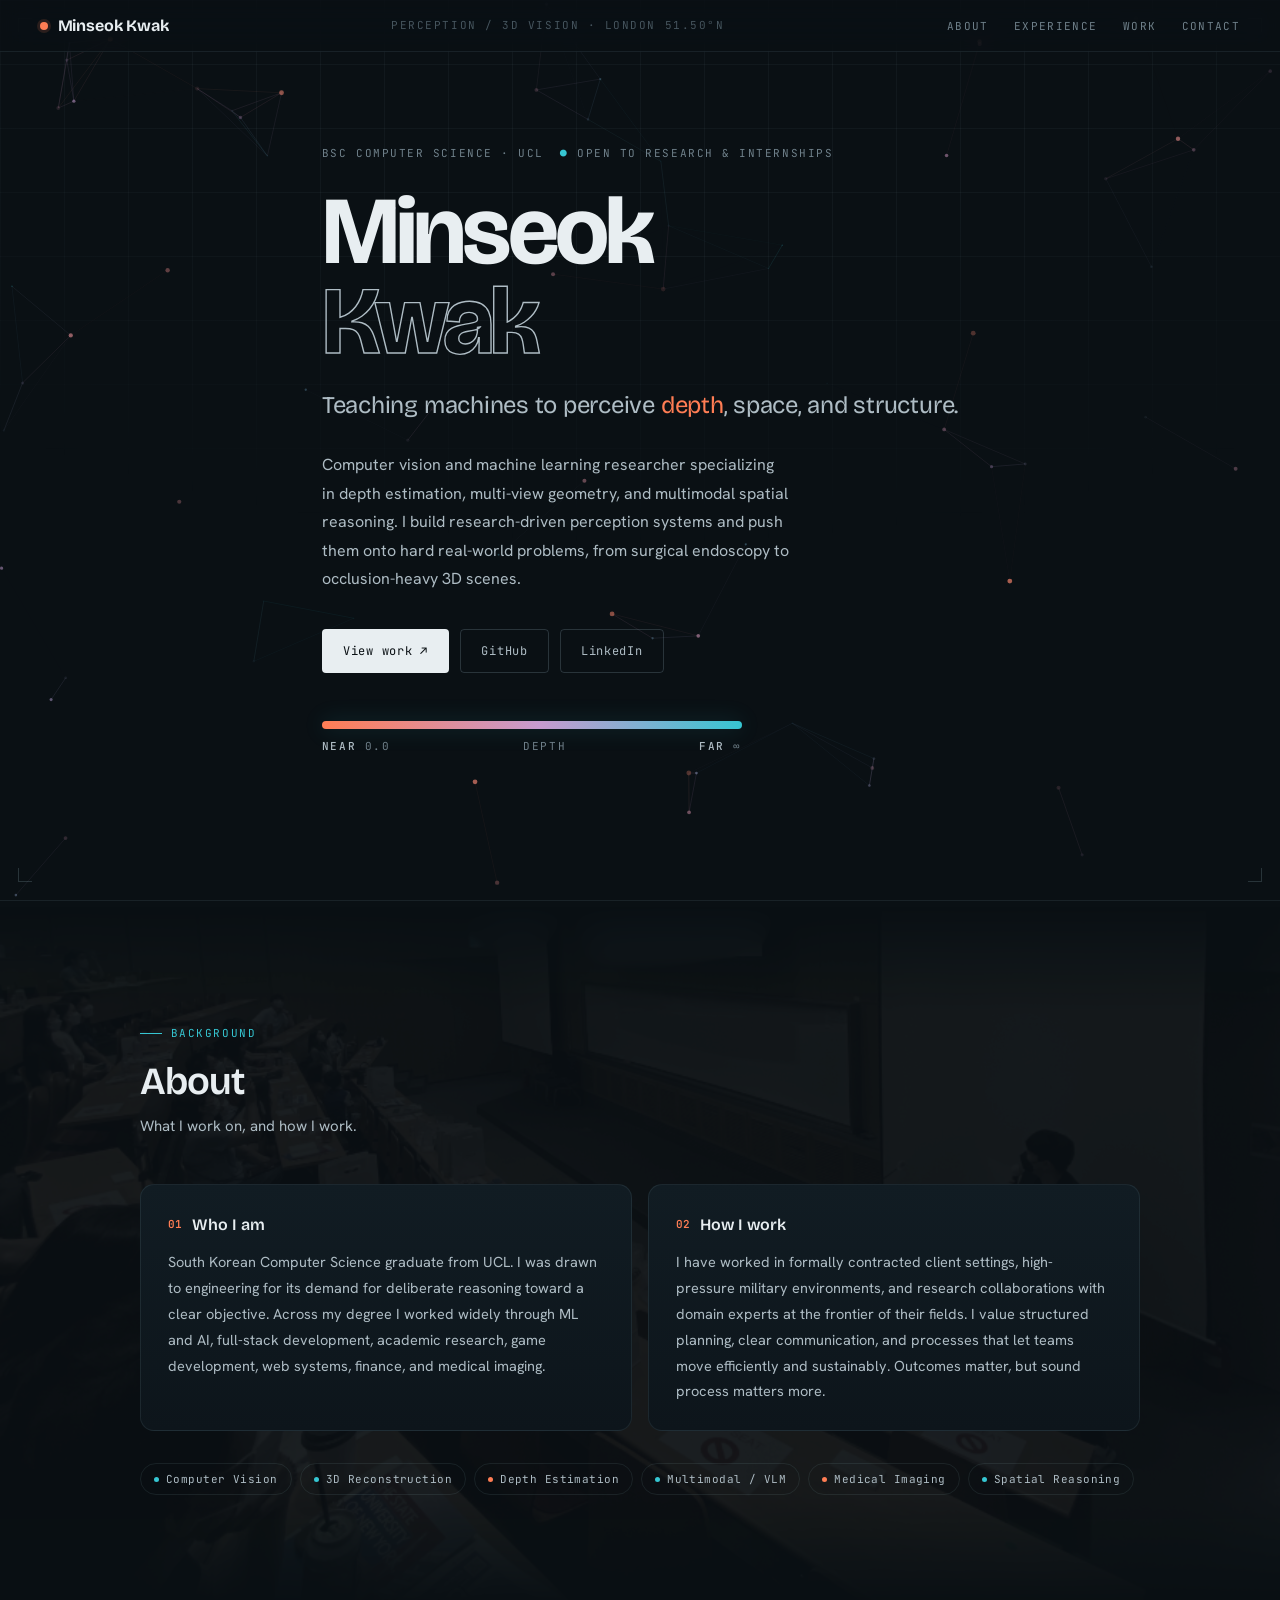
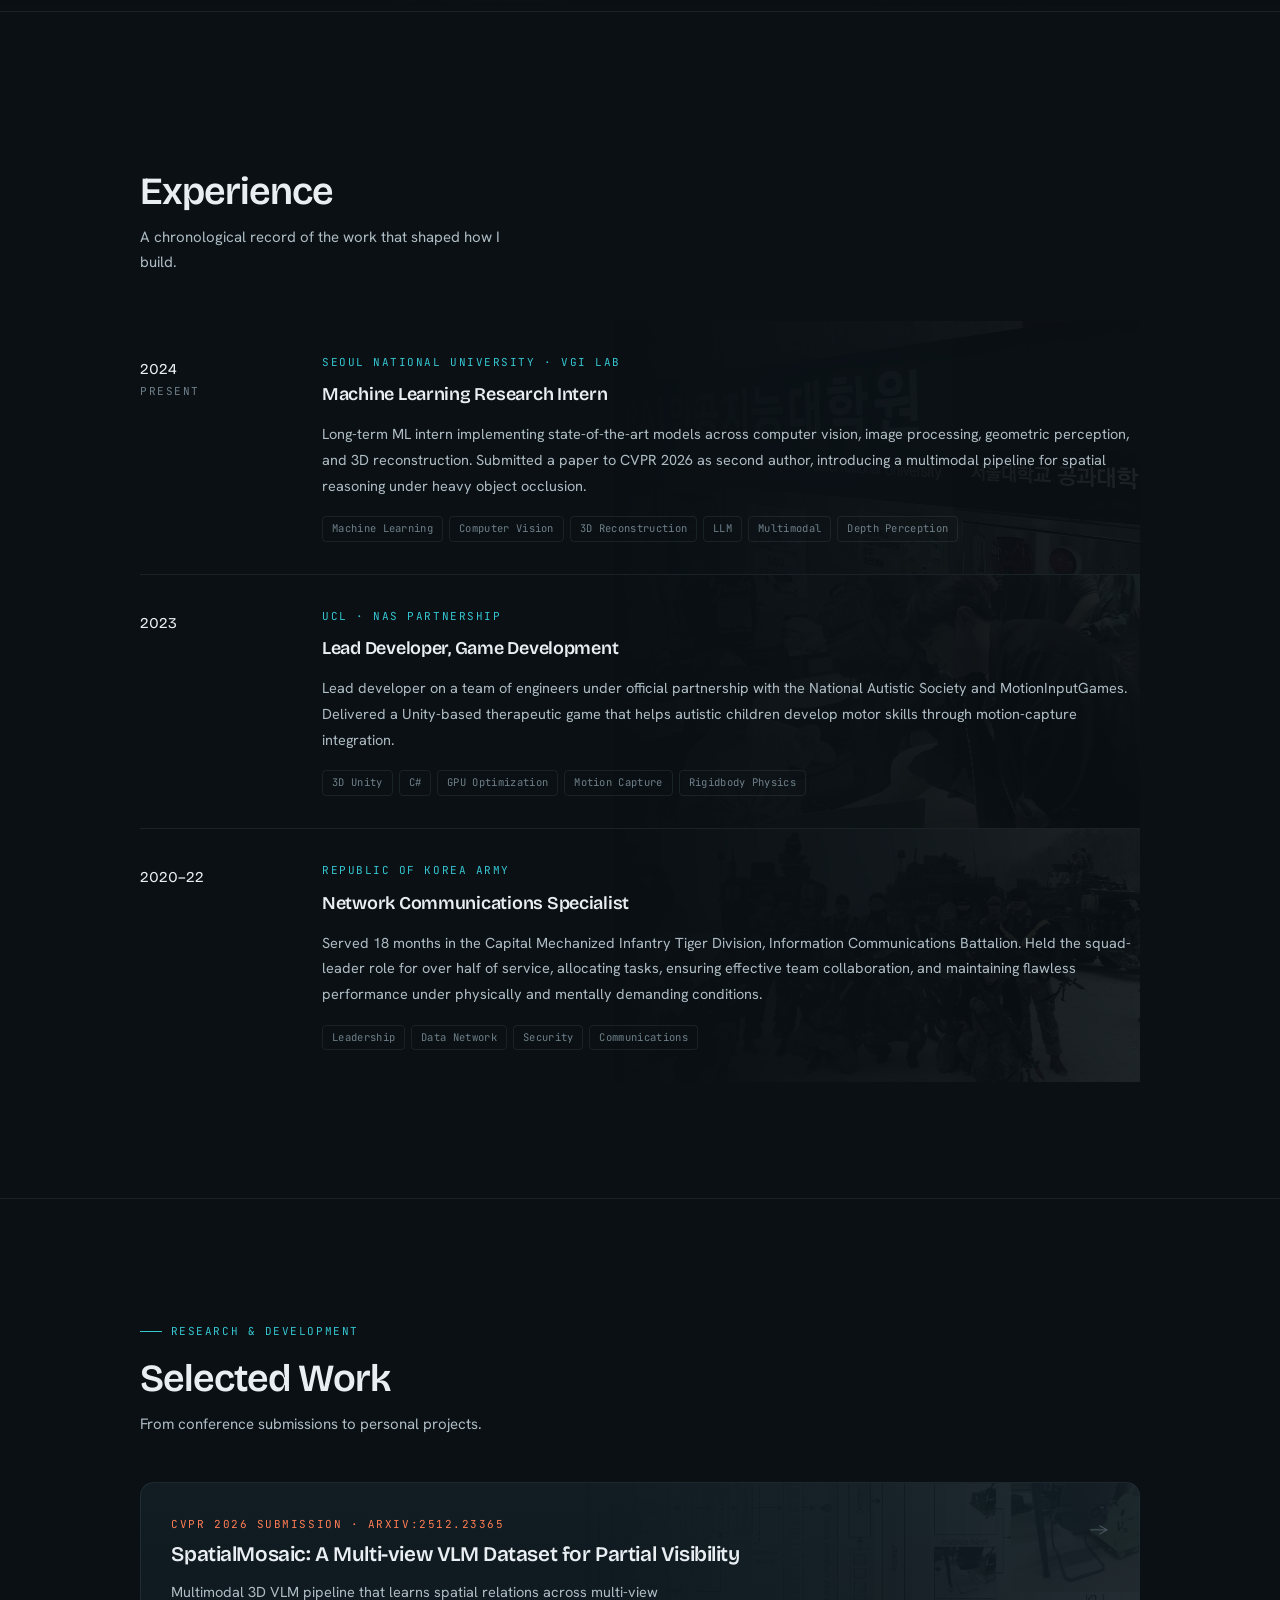
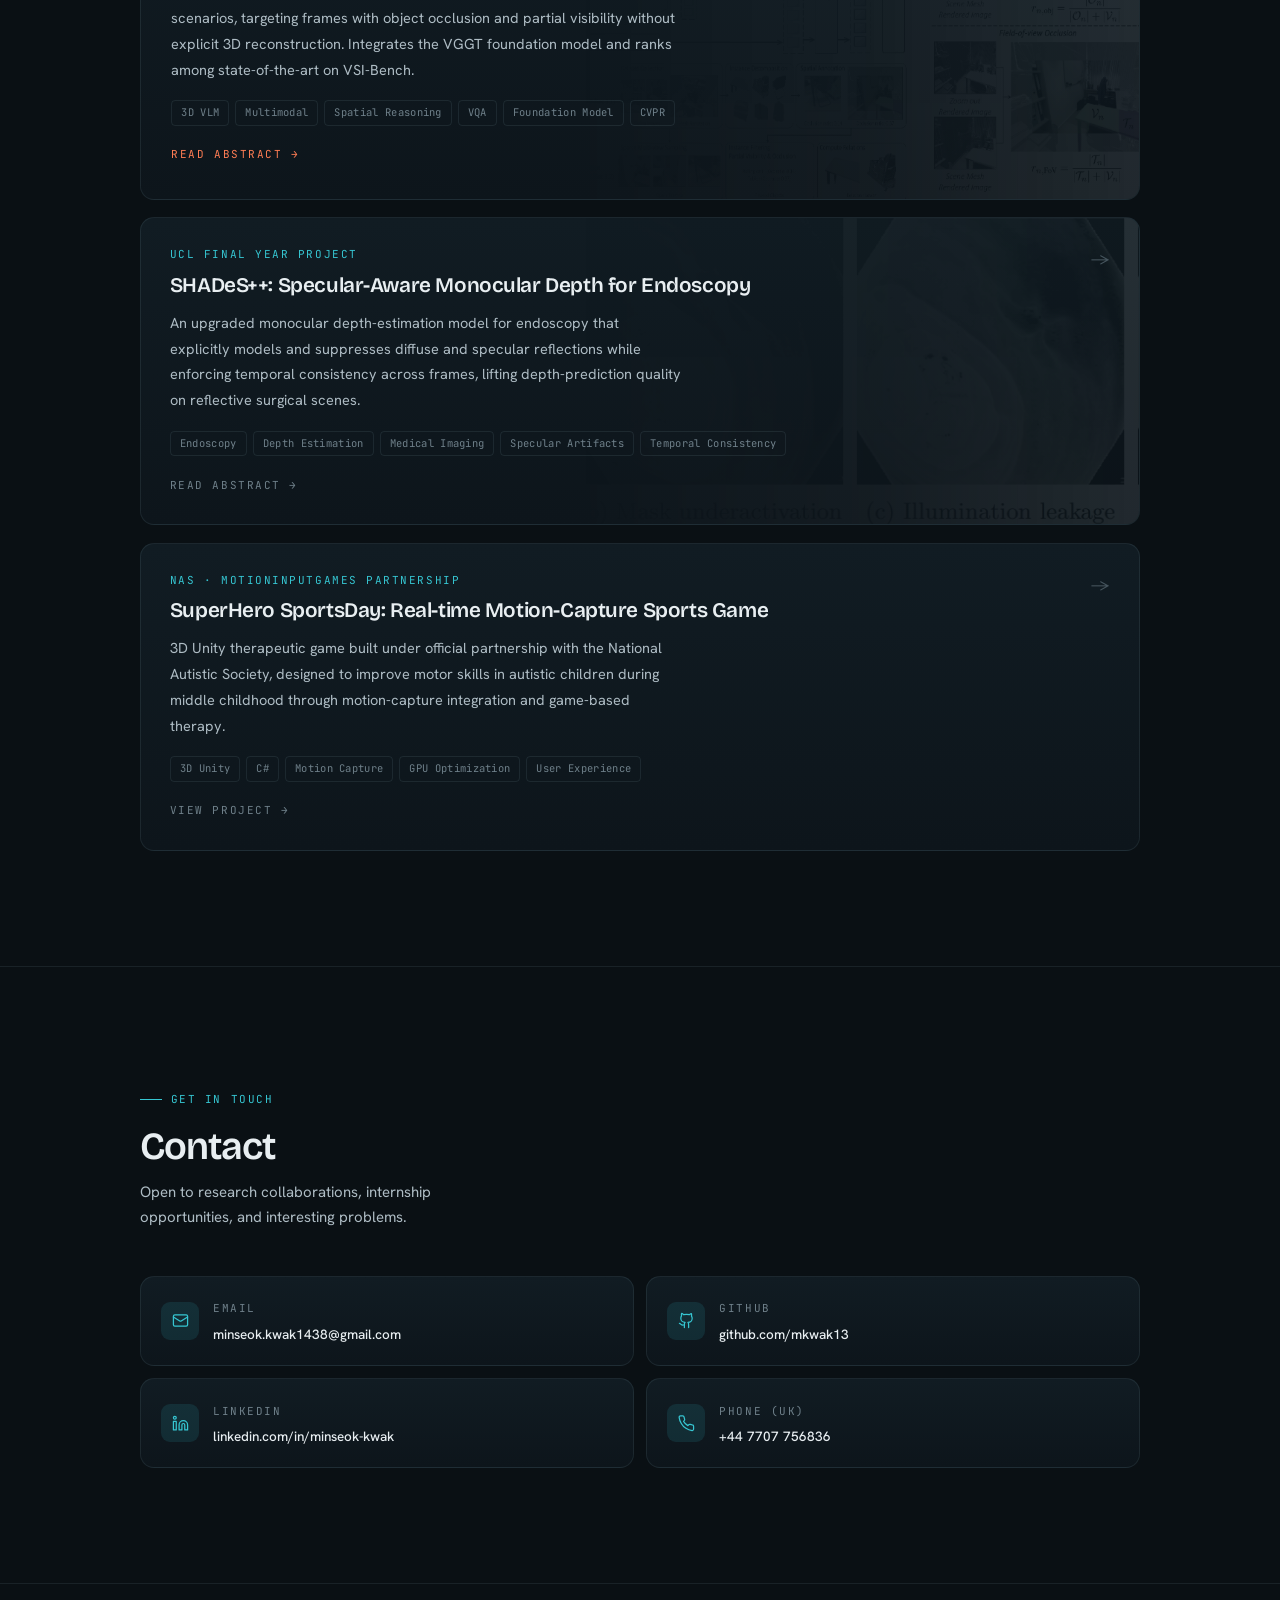
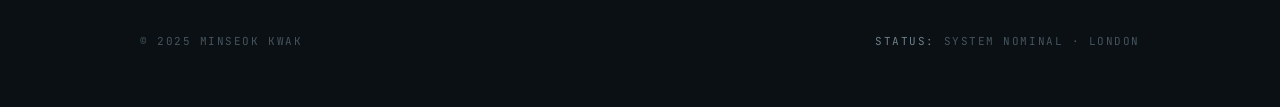
==== commit 1b2bc1f8: "Update index.html" ====
--- a/index.html
+++ b/index.html
@@ -465,6 +465,39 @@
     }
     @media (max-width: 720px) { .t-photo { width: 78%; opacity: 0.1; } .t-item:hover .t-photo { opacity: 0.3; } }
     @media (prefers-reduced-motion: reduce) { .t-photo { transition: none; transform: none; } }
+
+    /* About cards + Selected Work cards: same ghosted photo, revealed on hover */
+    .card { position: relative; overflow: hidden; }
+    .card > h3, .card > p { position: relative; z-index: 1; }
+    .pj > .pj-top, .pj > .pj-desc, .pj > .tags, .pj > .pj-cta { position: relative; z-index: 1; }
+    .gphoto {
+      position: absolute; top: 0; right: 0; height: 100%; width: 58%;
+      object-fit: cover; object-position: center;
+      opacity: 0.1;
+      filter: grayscale(0.75) brightness(0.85) contrast(1.05);
+      -webkit-mask-image: linear-gradient(to right, transparent 0%, rgba(0,0,0,0.35) 55%, #000 100%);
+      mask-image: linear-gradient(to right, transparent 0%, rgba(0,0,0,0.35) 55%, #000 100%);
+      transform: scale(1.03);
+      transition: opacity 0.5s var(--ease), filter 0.5s var(--ease), transform 0.65s var(--ease);
+      pointer-events: none; z-index: 0;
+    }
+    .card:hover .gphoto, .pj:hover .gphoto {
+      opacity: 0.32; filter: grayscale(0) brightness(1) contrast(1.02); transform: scale(1.07);
+    }
+    @media (max-width: 760px) { .gphoto { width: 80%; opacity: 0.08; } .card:hover .gphoto, .pj:hover .gphoto { opacity: 0.26; } }
+    @media (prefers-reduced-motion: reduce) { .gphoto { transition: none; transform: none; } }
+
+    /* About: one large photo softly behind the whole section (always-on ambient) */
+    #about { position: relative; overflow: hidden; }
+    .about-bg {
+      position: absolute; inset: 0; width: 100%; height: 100%;
+      object-fit: cover; object-position: center;
+      opacity: 0.08;
+      filter: grayscale(0.6) brightness(0.9) contrast(1.03);
+      -webkit-mask-image: linear-gradient(to bottom, transparent 0%, #000 16%, #000 84%, transparent 100%);
+      mask-image: linear-gradient(to bottom, transparent 0%, #000 16%, #000 84%, transparent 100%);
+      pointer-events: none; z-index: 0;
+    }
   </style>
 </head>
 <body>
@@ -521,6 +554,7 @@
 
   <!-- ABOUT -->
   <section id="about" class="ruled">
+    <img class="about-bg" src="about.png" alt="" aria-hidden="true" loading="lazy" onerror="this.remove()" />
     <div class="wrap">
       <p class="eyebrow mono reveal">Background</p>
       <h2 class="s-title reveal">About</h2>
@@ -636,6 +670,7 @@
       <div class="pj-grid">
 
         <a class="pj feature reveal" href="Spatialmosaic.html">
+          <img class="gphoto" src="sm_bg.png" alt="" aria-hidden="true" loading="lazy" onerror="this.remove()" />
           <div class="pj-top">
             <div>
               <p class="pj-meta mono">CVPR 2026 Submission · arXiv:2512.23365</p>
@@ -658,6 +693,7 @@
         </a>
 
         <a class="pj reveal" href="Shades.html">
+          <img class="gphoto" src="spp_bg.png" alt="" aria-hidden="true" loading="lazy" onerror="this.remove()" />
           <div class="pj-top">
             <div>
               <p class="pj-meta mono">UCL Final Year Project</p>
@@ -679,6 +715,7 @@
         </a>
 
         <a class="pj reveal" href="Superhero.html">
+          <img class="gphoto" src="super_bg.png" alt="" aria-hidden="true" loading="lazy" onerror="this.remove()" />
           <div class="pj-top">
             <div>
               <p class="pj-meta mono">NAS · MotionInputGames Partnership</p>
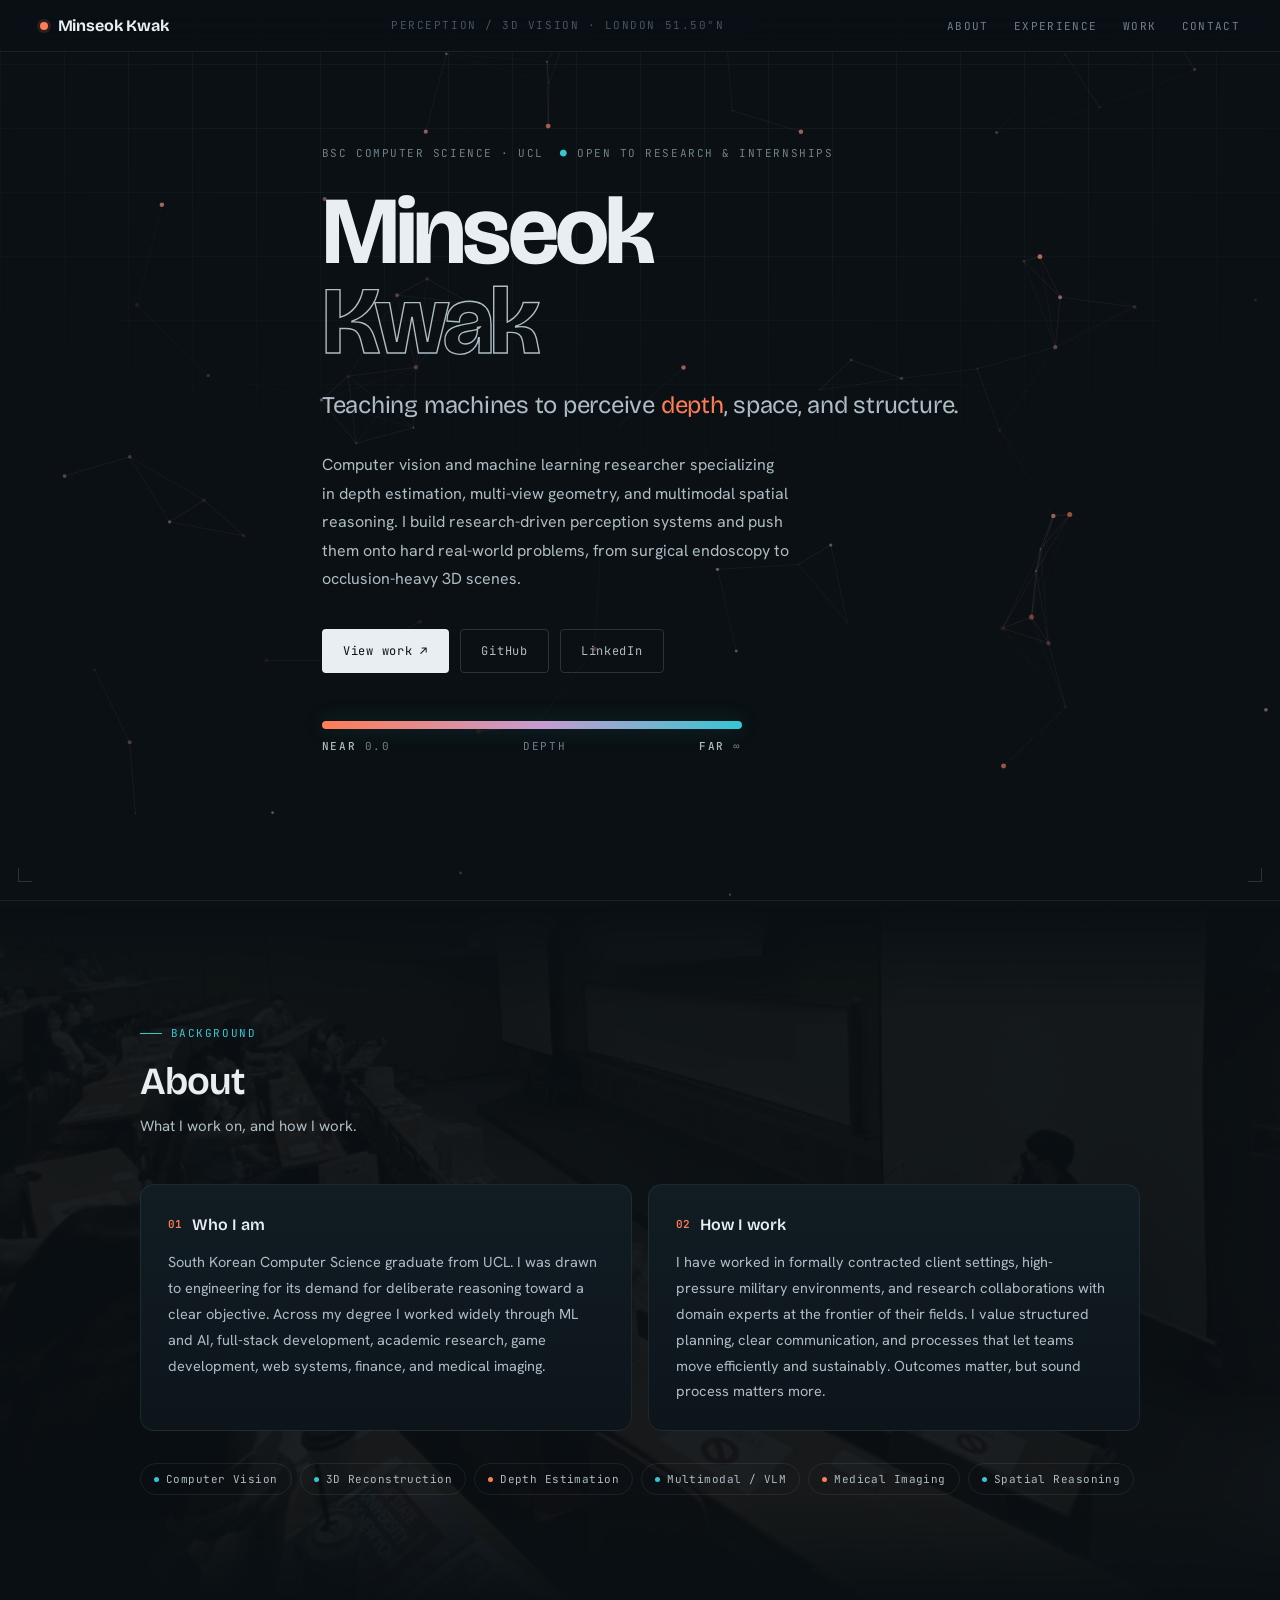
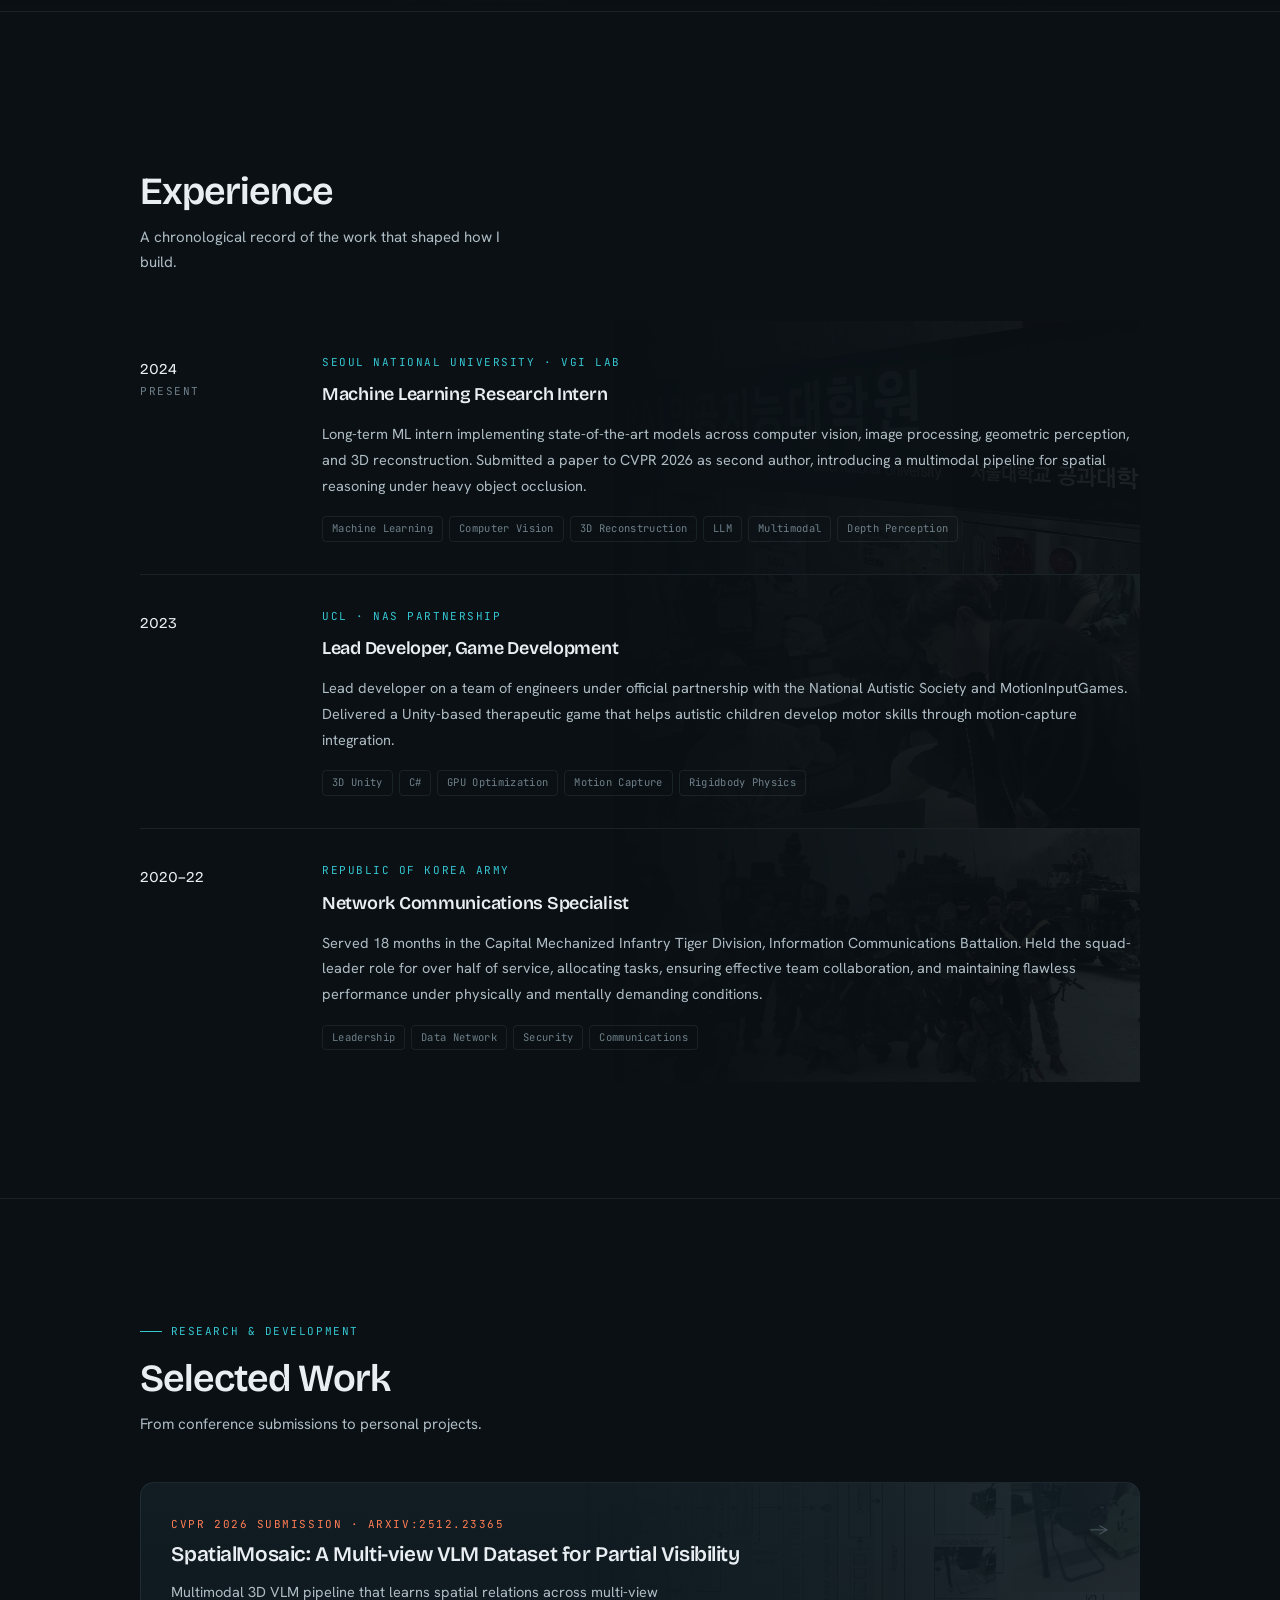
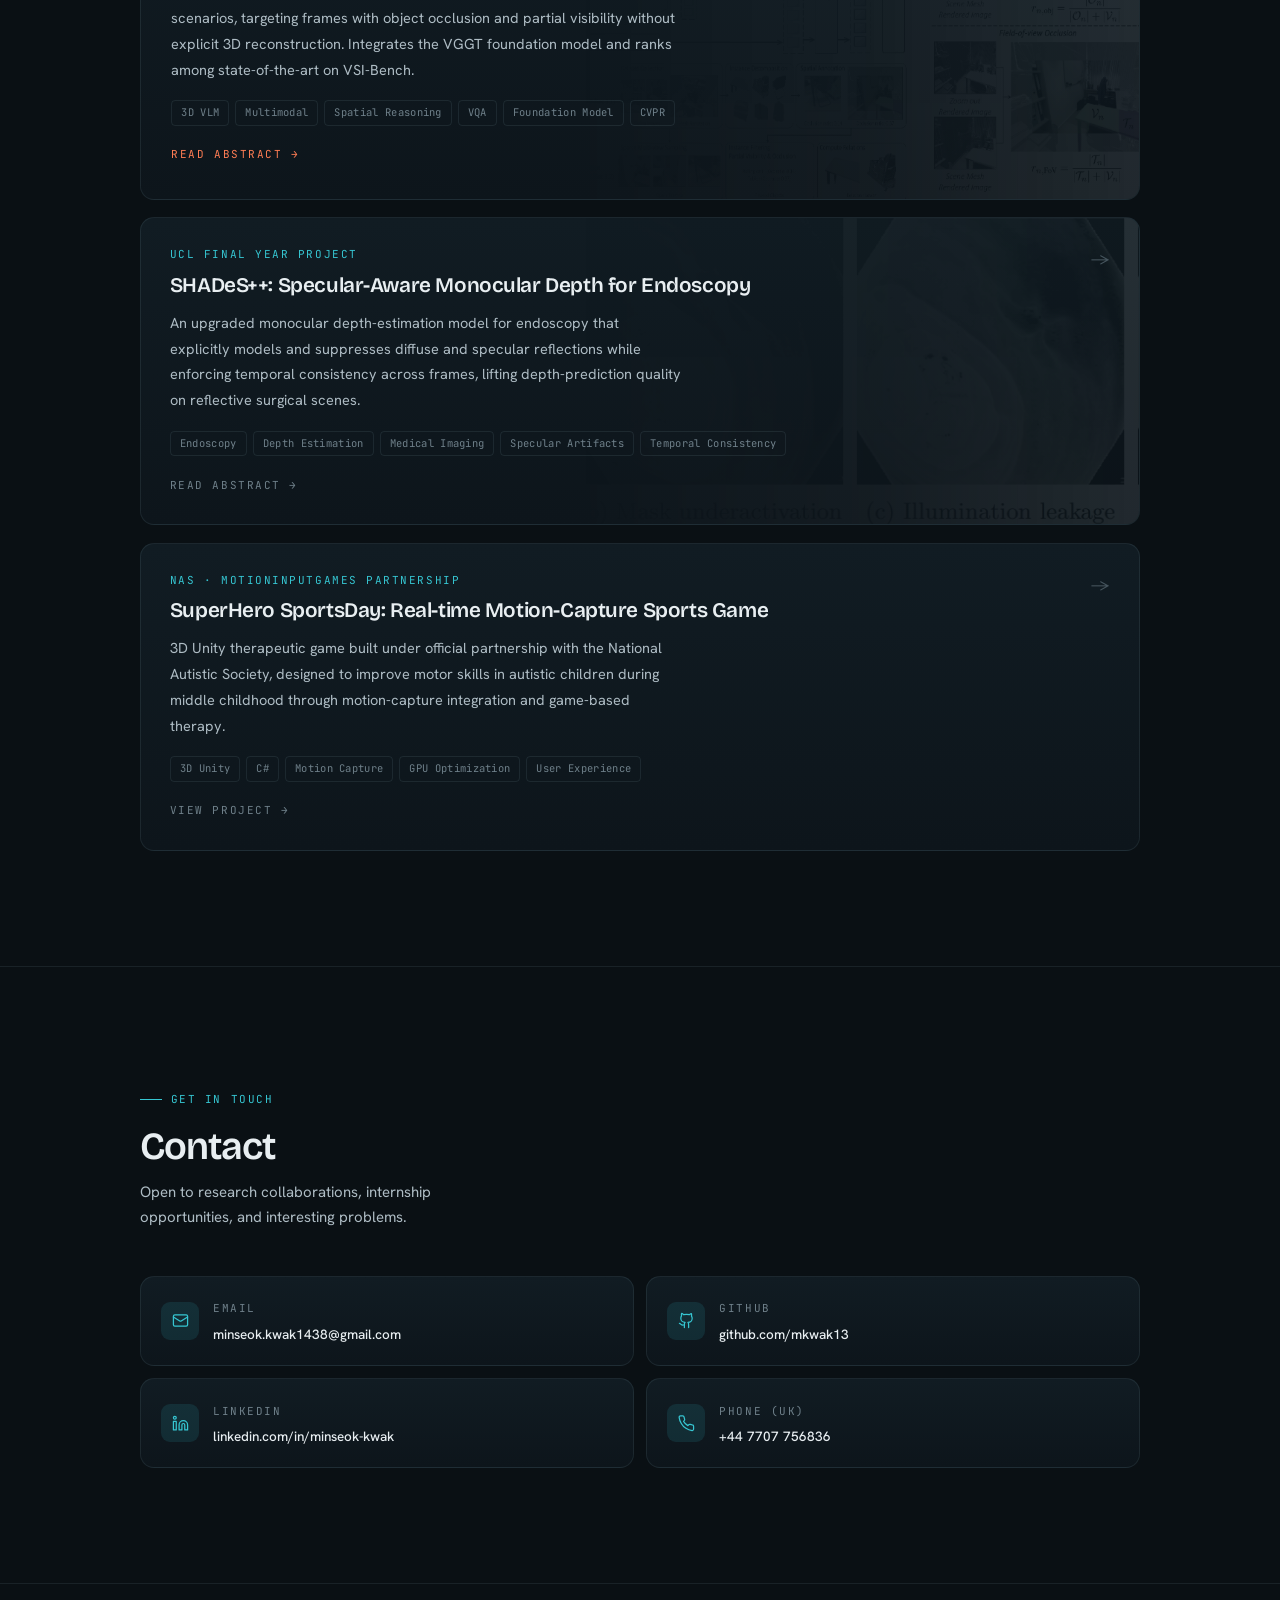
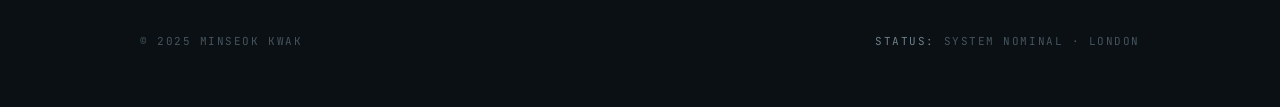
==== commit 679746d5: "Update index.html" ====
--- a/index.html
+++ b/index.html
@@ -669,7 +669,7 @@
       <p class="s-desc reveal">From conference submissions to personal projects.</p>
       <div class="pj-grid">
 
-        <a class="pj feature reveal" href="Spatialmosaic.html">
+        <a class="pj feature reveal" href="spatialmosaic.html">
           <img class="gphoto" src="sm_bg.png" alt="" aria-hidden="true" loading="lazy" onerror="this.remove()" />
           <div class="pj-top">
             <div>
@@ -692,7 +692,7 @@
           <span class="pj-cta mono">Read abstract →</span>
         </a>
 
-        <a class="pj reveal" href="Shades.html">
+        <a class="pj reveal" href="shades.html">
           <img class="gphoto" src="spp_bg.png" alt="" aria-hidden="true" loading="lazy" onerror="this.remove()" />
           <div class="pj-top">
             <div>
@@ -714,7 +714,7 @@
           <span class="pj-cta mono">Read abstract →</span>
         </a>
 
-        <a class="pj reveal" href="Superhero.html">
+        <a class="pj reveal" href="superhero.html">
           <img class="gphoto" src="super_bg.png" alt="" aria-hidden="true" loading="lazy" onerror="this.remove()" />
           <div class="pj-top">
             <div>
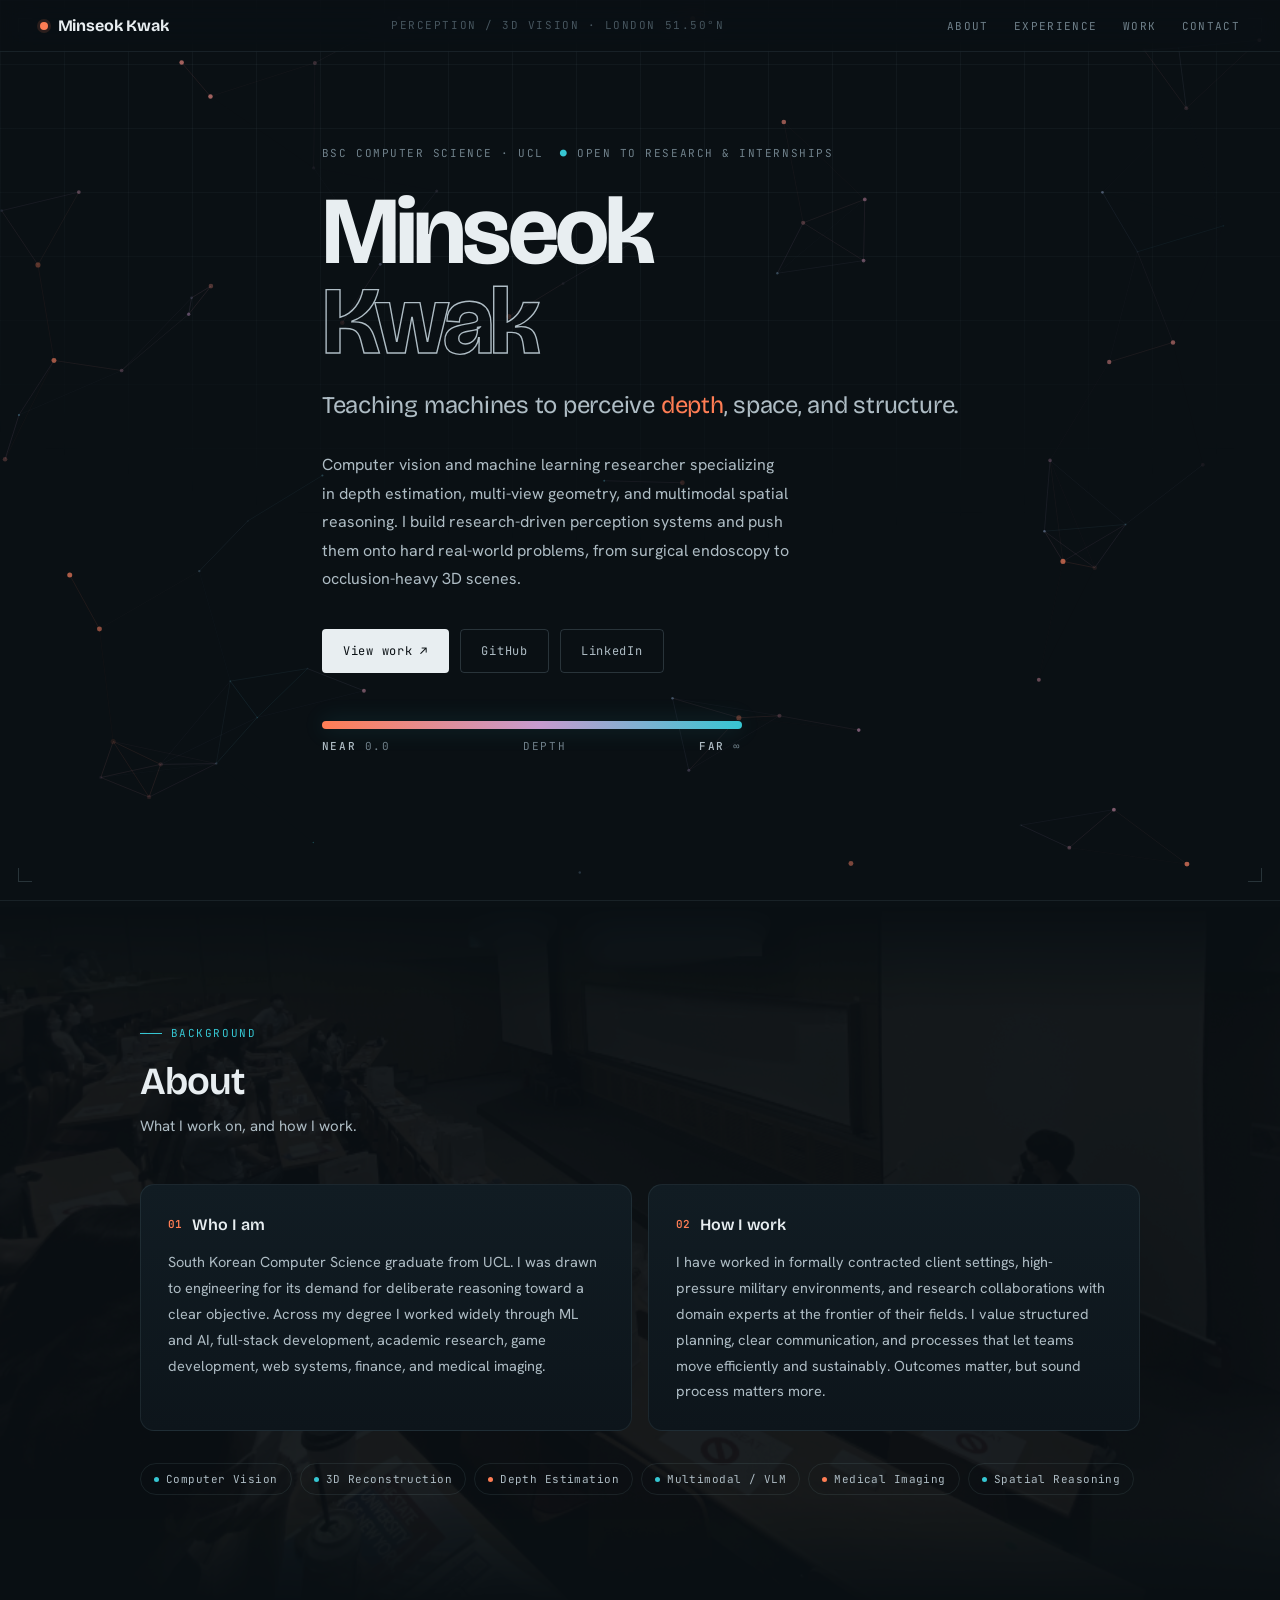
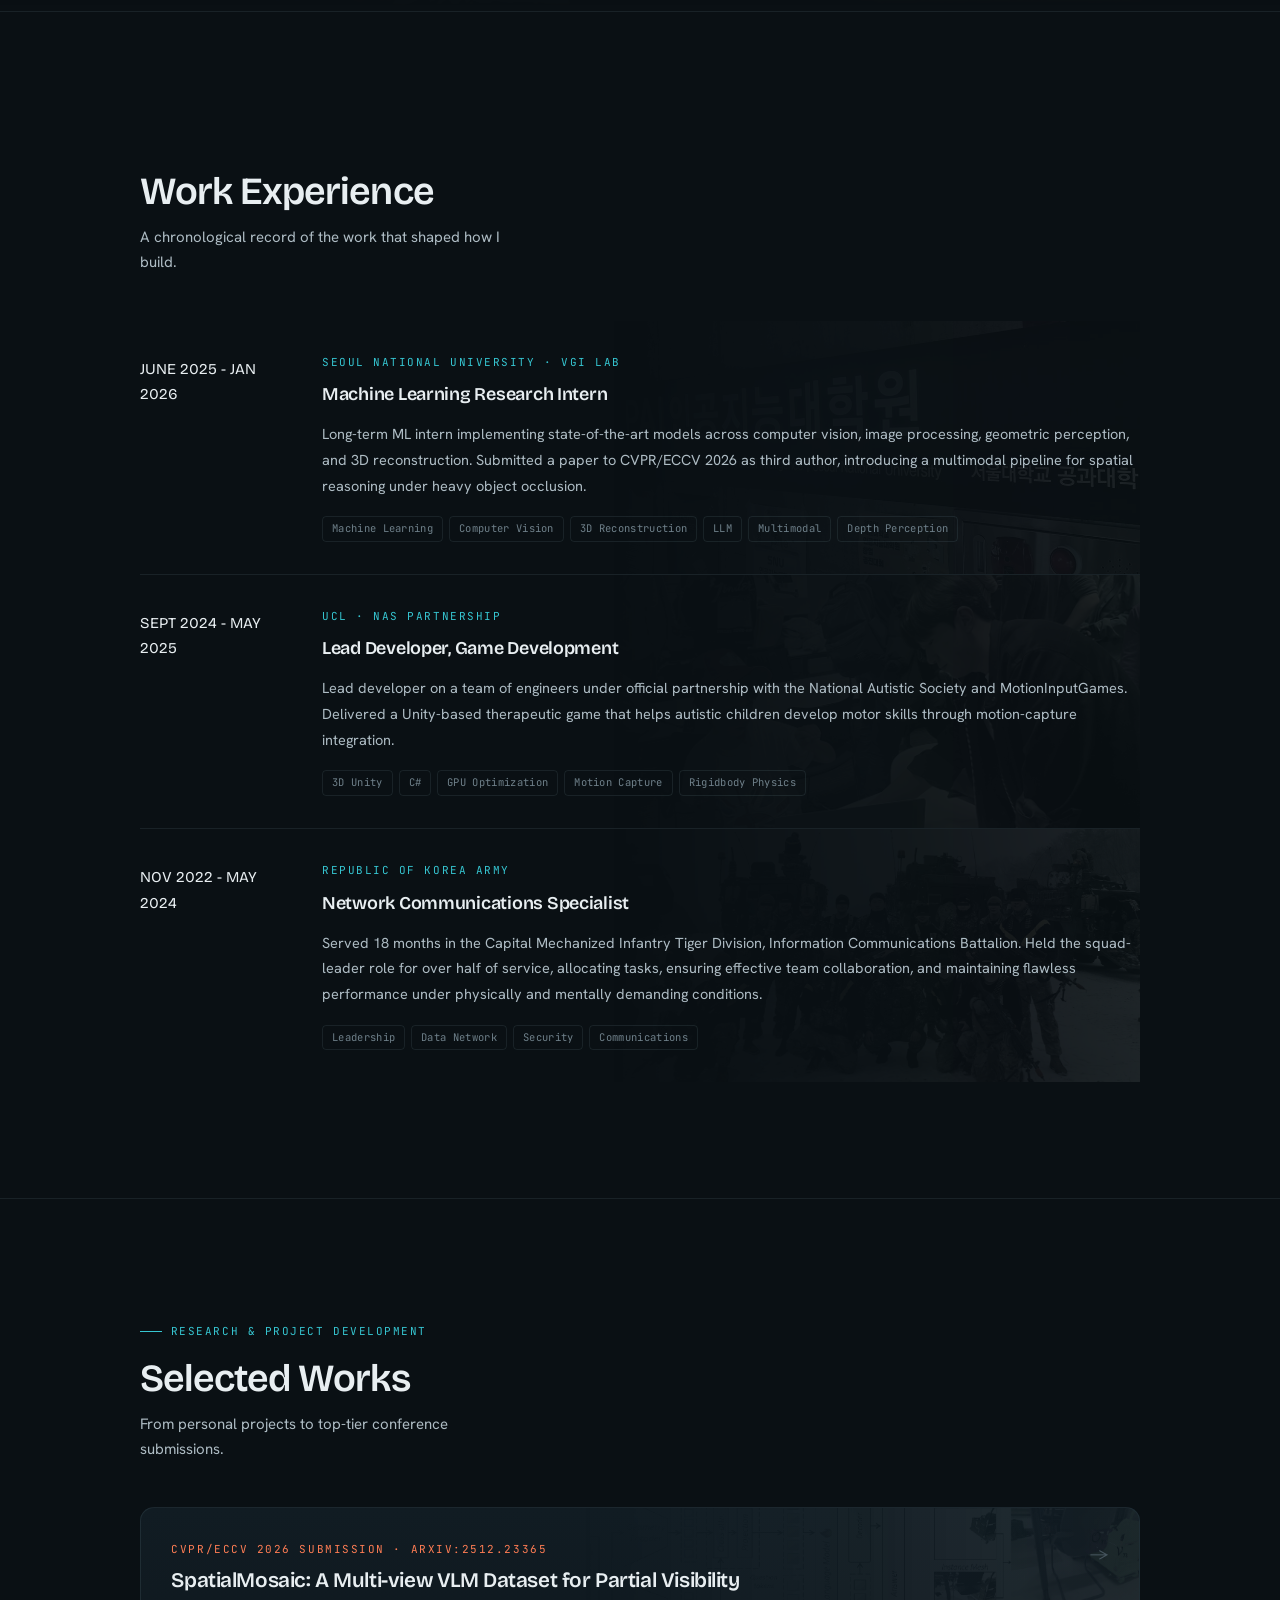
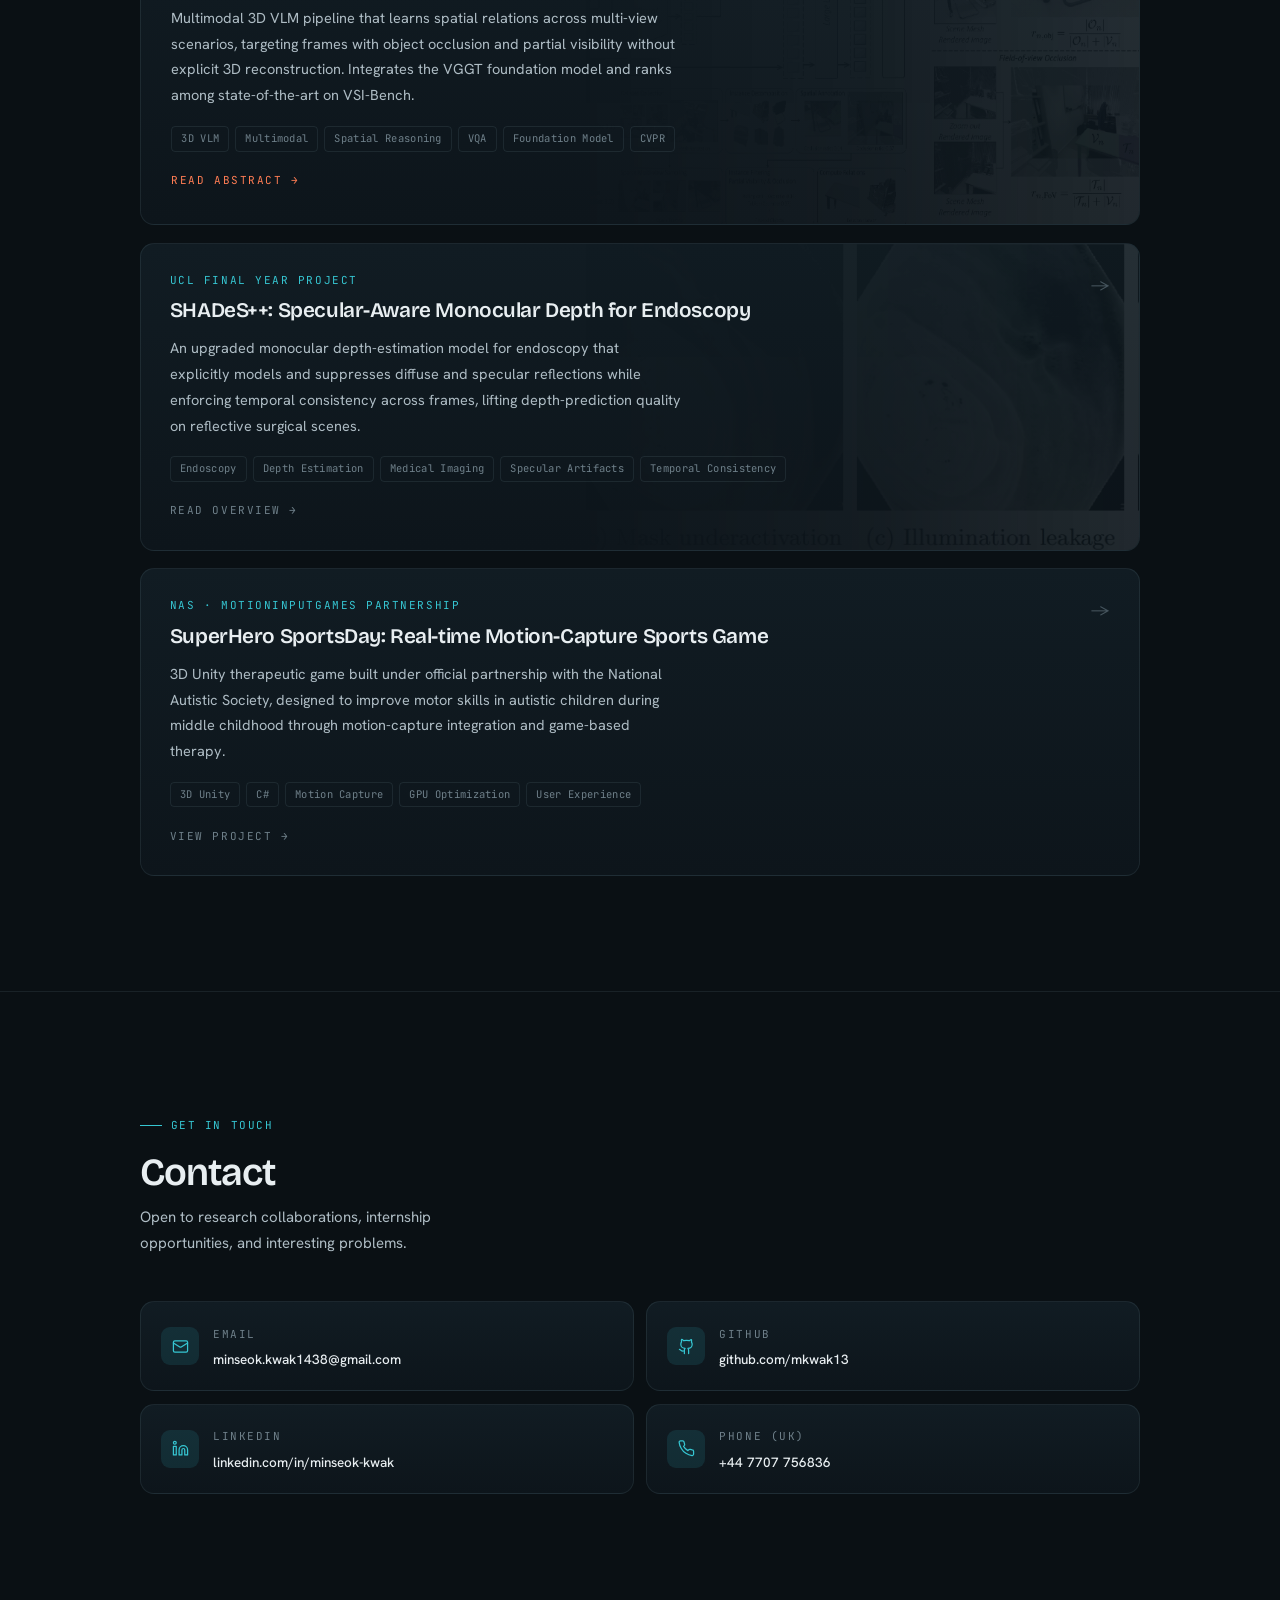
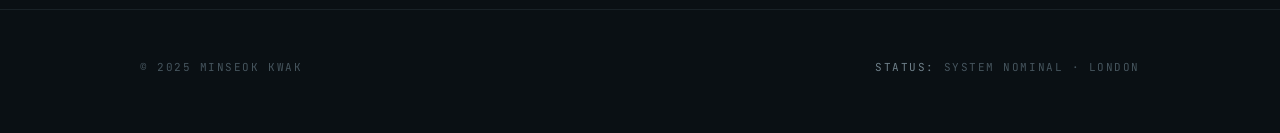
==== commit 9eb5cca8: "Update index.html" ====
--- a/index.html
+++ b/index.html
@@ -595,20 +595,20 @@
   <section id="experience" class="ruled">
     <div class="wrap">
       <p class="eyebrow mono reveal">Career</p>
-      <h2 class="s-title reveal">Experience</h2>
+      <h2 class="s-title reveal">Work Experience</h2>
       <p class="s-desc reveal">A chronological record of the work that shaped how I build.</p>
       <div class="timeline">
 
         <div class="t-item reveal">
           <img class="t-photo" src="exp_snu.jpg" alt="" aria-hidden="true" loading="lazy" onerror="this.remove()" />
-          <div class="t-when mono"><span class="yr">2024</span>Present</div>
+          <div class="t-when mono"><span class="yr">June 2025 - Jan 2026</span></div>
           <div>
             <p class="t-org mono">Seoul National University · VGI Lab</p>
             <p class="t-role">Machine Learning Research Intern</p>
             <p class="t-body">
               Long-term ML intern implementing state-of-the-art models across computer vision,
               image processing, geometric perception, and 3D reconstruction. Submitted a paper
-              to CVPR 2026 as second author, introducing a multimodal pipeline for spatial
+              to CVPR/ECCV 2026 as third author, introducing a multimodal pipeline for spatial
               reasoning under heavy object occlusion.
             </p>
             <div class="tags">
@@ -621,7 +621,7 @@
 
         <div class="t-item reveal">
           <img class="t-photo" src="exp_ucl.jpg" alt="" aria-hidden="true" loading="lazy" onerror="this.remove()" />
-          <div class="t-when mono"><span class="yr">2023</span></div>
+          <div class="t-when mono"><span class="yr">Sept 2024 - May 2025</span></div>
           <div>
             <p class="t-org mono">UCL · NAS Partnership</p>
             <p class="t-role">Lead Developer, Game Development</p>
@@ -640,7 +640,7 @@
 
         <div class="t-item reveal">
           <img class="t-photo" src="exp_army.jpg" alt="" aria-hidden="true" loading="lazy" onerror="this.remove()" />
-          <div class="t-when mono"><span class="yr">2020–22</span></div>
+          <div class="t-when mono"><span class="yr">Nov 2022 - May 2024 </span></div>
           <div>
             <p class="t-org mono">Republic of Korea Army</p>
             <p class="t-role">Network Communications Specialist</p>
@@ -664,16 +664,16 @@
   <!-- PROJECTS -->
   <section id="projects" class="ruled">
     <div class="wrap">
-      <p class="eyebrow mono reveal">Research &amp; Development</p>
-      <h2 class="s-title reveal">Selected Work</h2>
-      <p class="s-desc reveal">From conference submissions to personal projects.</p>
+      <p class="eyebrow mono reveal">Research &amp; Project Development</p>
+      <h2 class="s-title reveal">Selected Works</h2>
+      <p class="s-desc reveal">From personal projects to top-tier conference submissions.</p>
       <div class="pj-grid">
 
         <a class="pj feature reveal" href="spatialmosaic.html">
           <img class="gphoto" src="sm_bg.png" alt="" aria-hidden="true" loading="lazy" onerror="this.remove()" />
           <div class="pj-top">
             <div>
-              <p class="pj-meta mono">CVPR 2026 Submission · arXiv:2512.23365</p>
+              <p class="pj-meta mono">CVPR/ECCV 2026 Submission · arXiv:2512.23365</p>
               <p class="pj-title">SpatialMosaic: A Multi-view VLM Dataset for Partial Visibility</p>
             </div>
             <span class="pj-arr" aria-hidden="true">→</span>
@@ -711,7 +711,7 @@
             <span class="tag">Medical Imaging</span><span class="tag">Specular Artifacts</span>
             <span class="tag">Temporal Consistency</span>
           </div>
-          <span class="pj-cta mono">Read abstract →</span>
+          <span class="pj-cta mono">Read Overview →</span>
         </a>
 
         <a class="pj reveal" href="superhero.html">
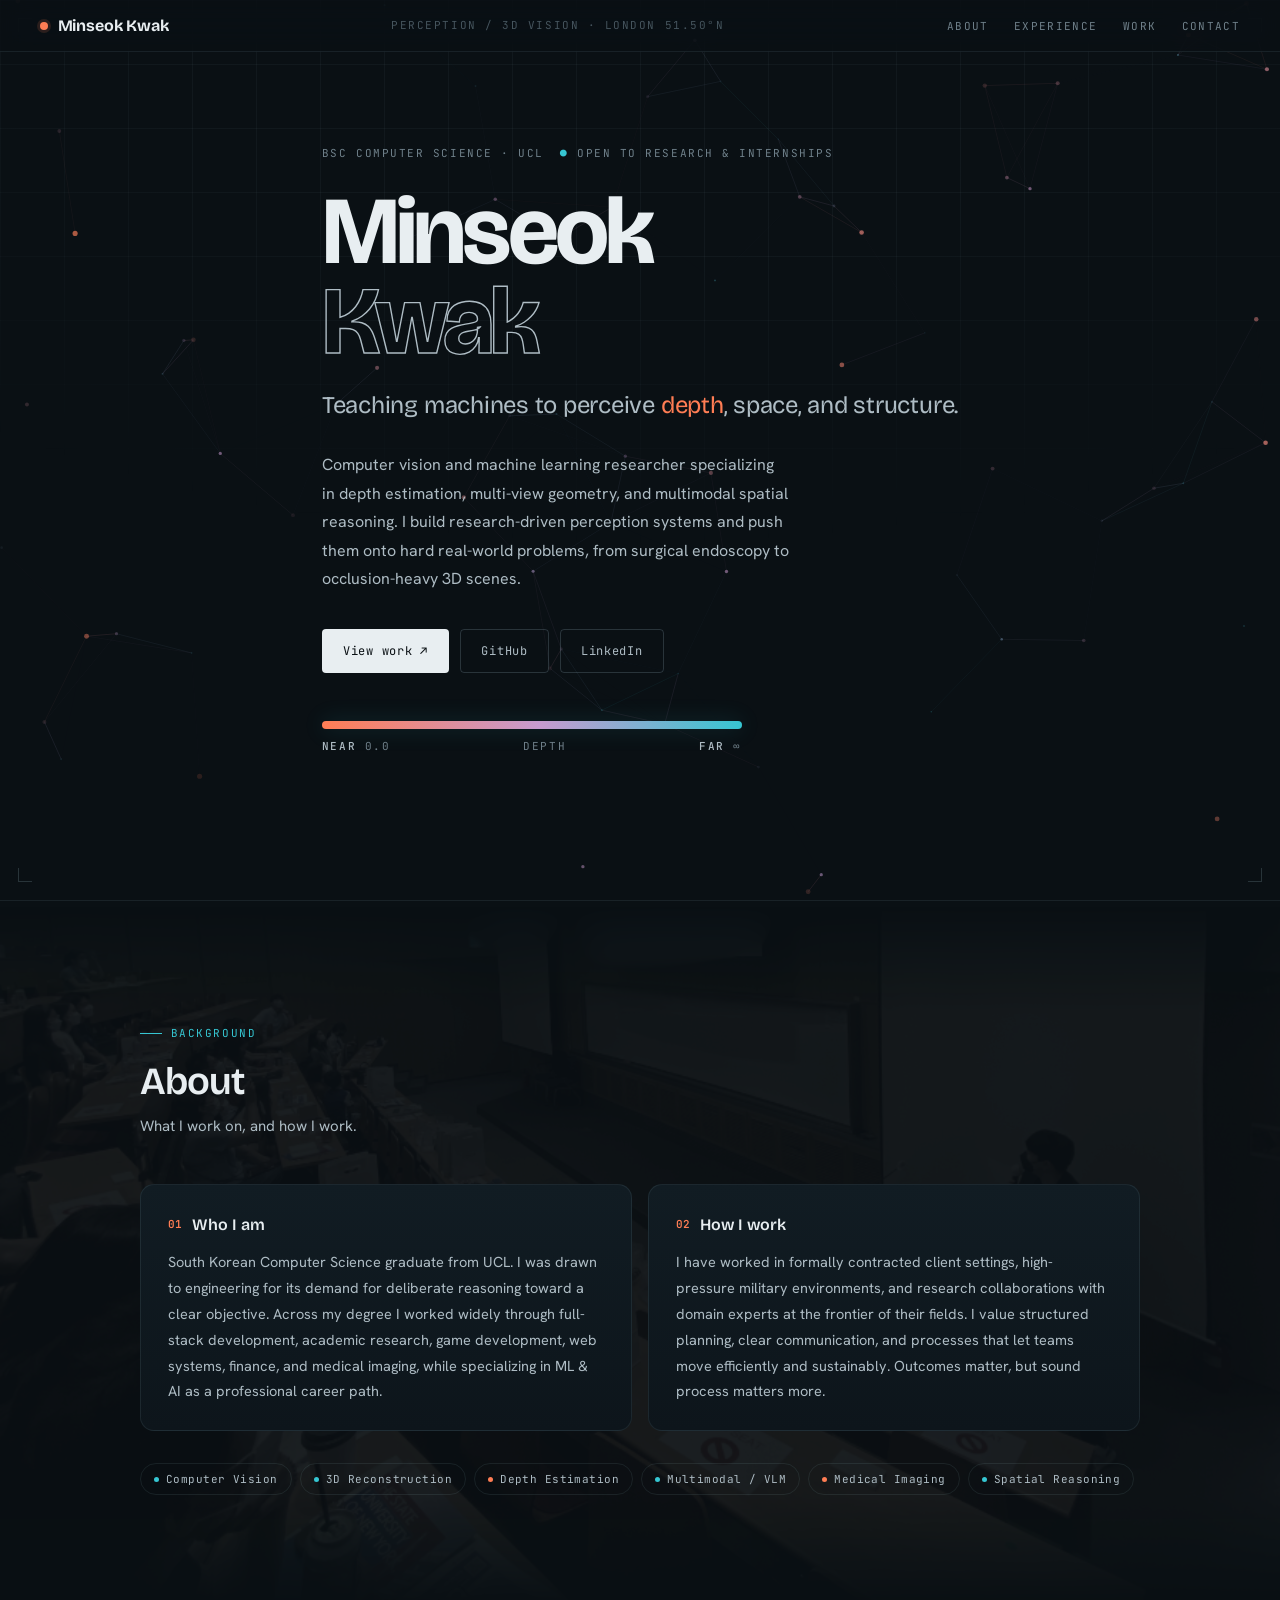
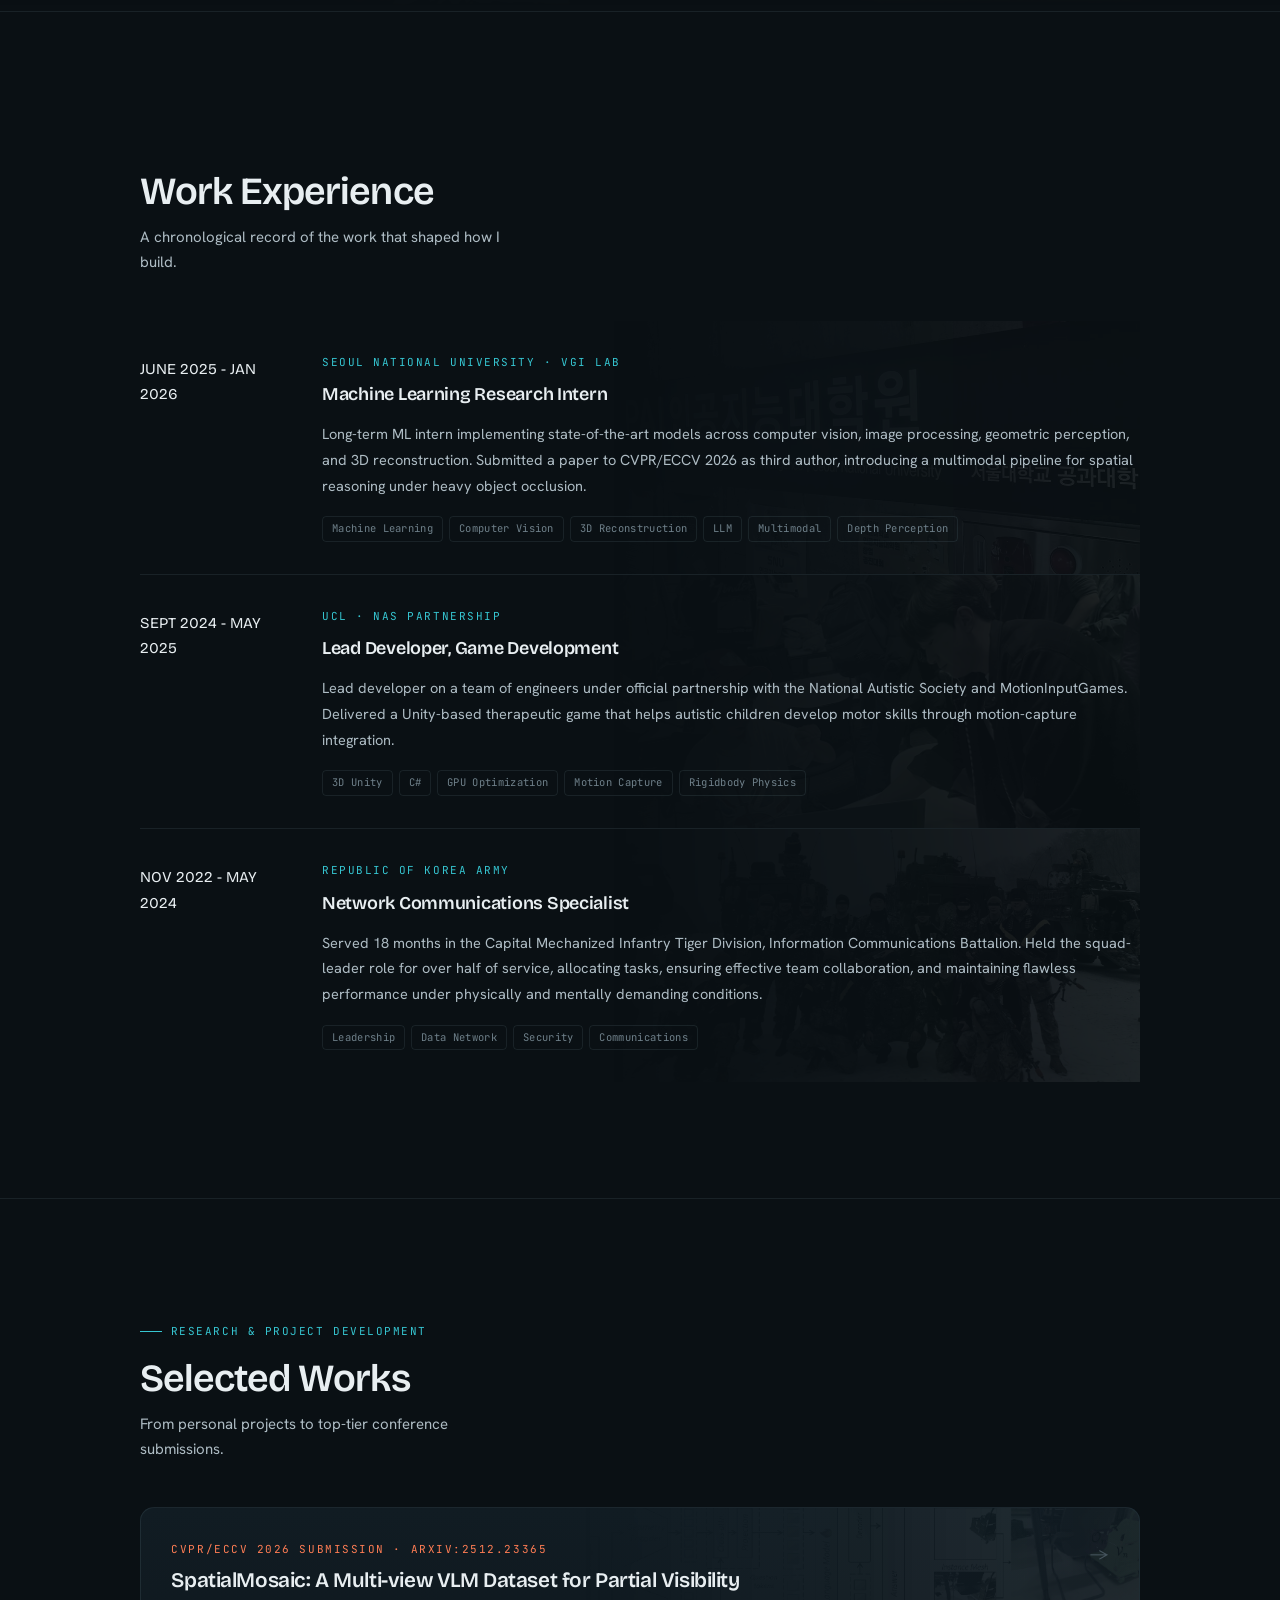
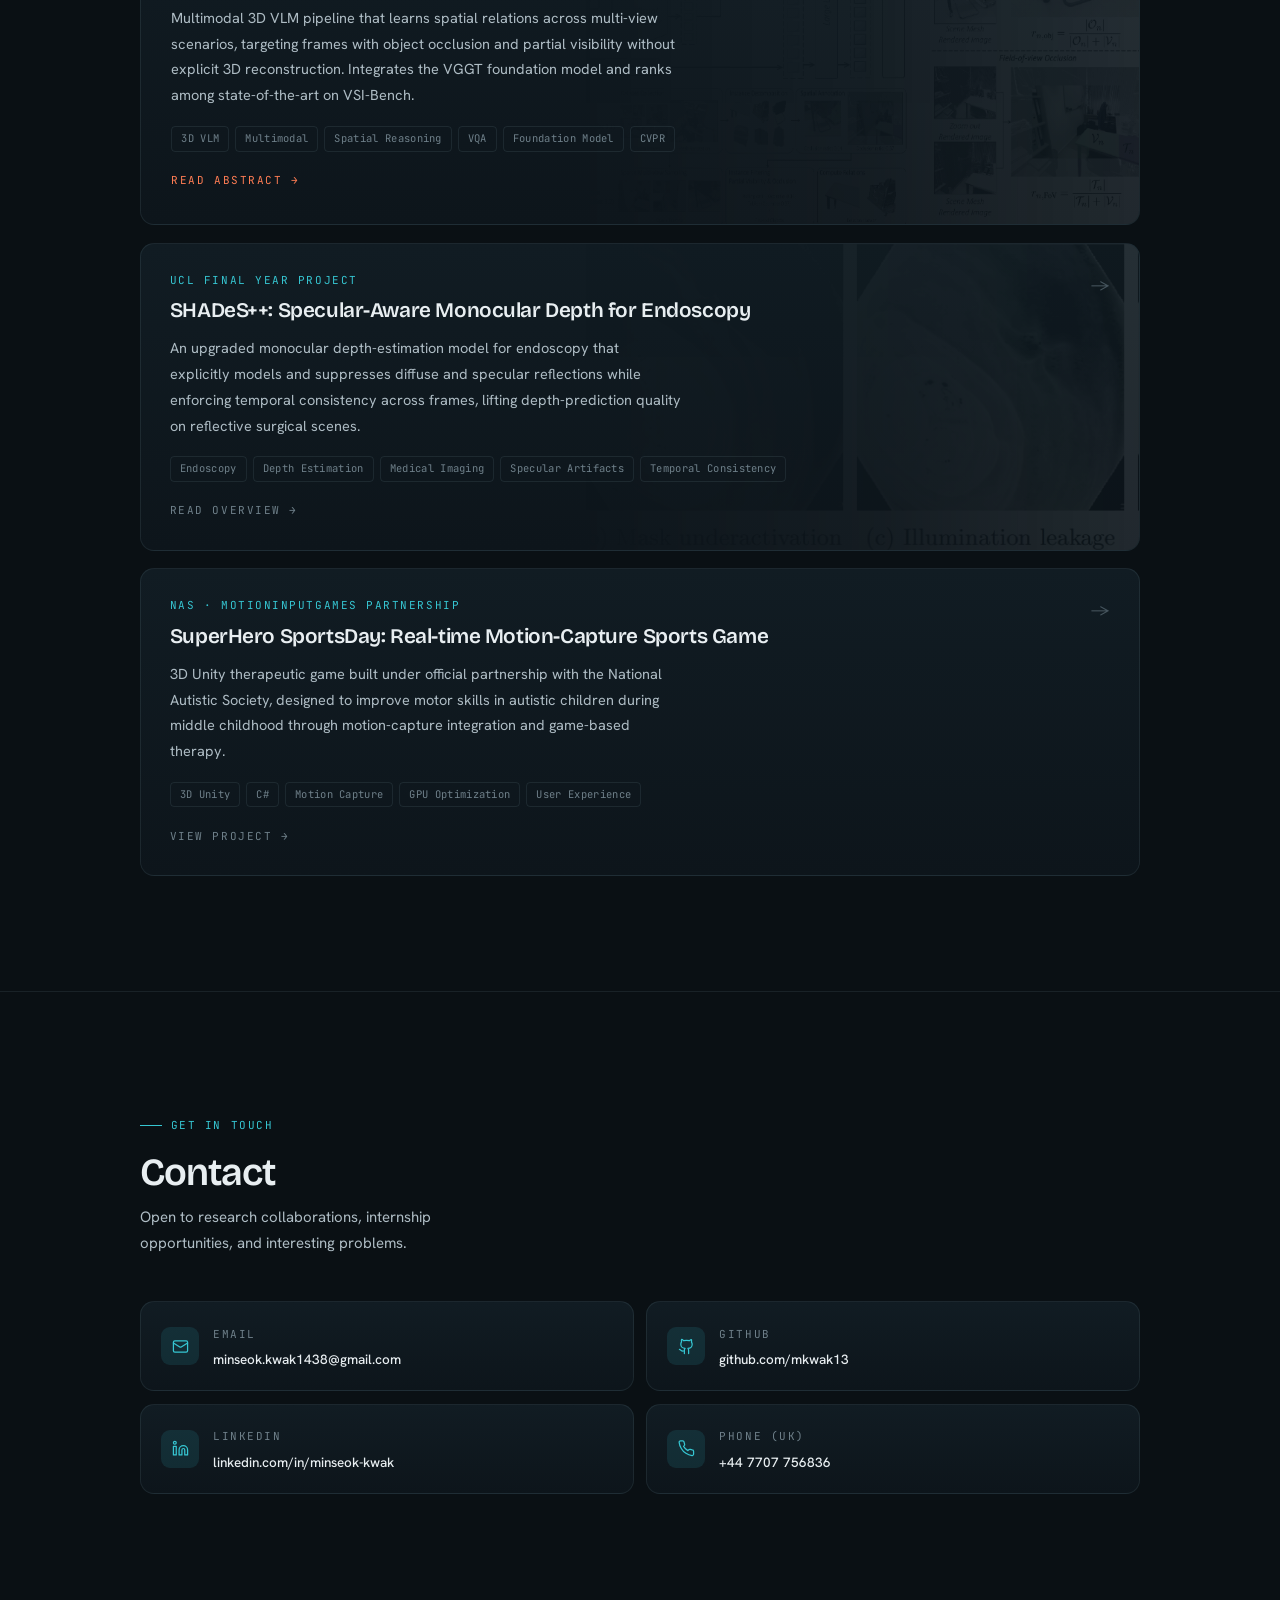
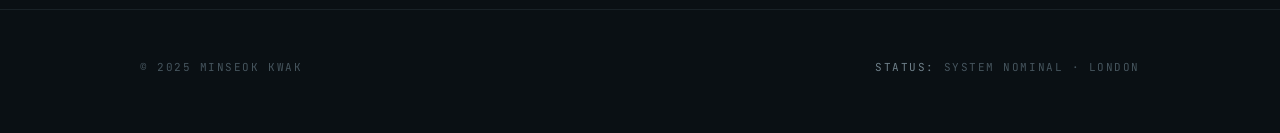
==== commit 3ebe6985: "Update index.html" ====
--- a/index.html
+++ b/index.html
@@ -565,8 +565,9 @@
           <p>
             South Korean Computer Science graduate from UCL. I was drawn to engineering for
             its demand for deliberate reasoning toward a clear objective. Across my degree I
-            worked widely through ML and AI, full-stack development, academic research, game
-            development, web systems, finance, and medical imaging.
+            worked widely through full-stack development, academic research, game
+            development, web systems, finance, and medical imaging, while specializing in 
+            ML & AI as a professional career path.
           </p>
         </div>
         <div class="card reveal">
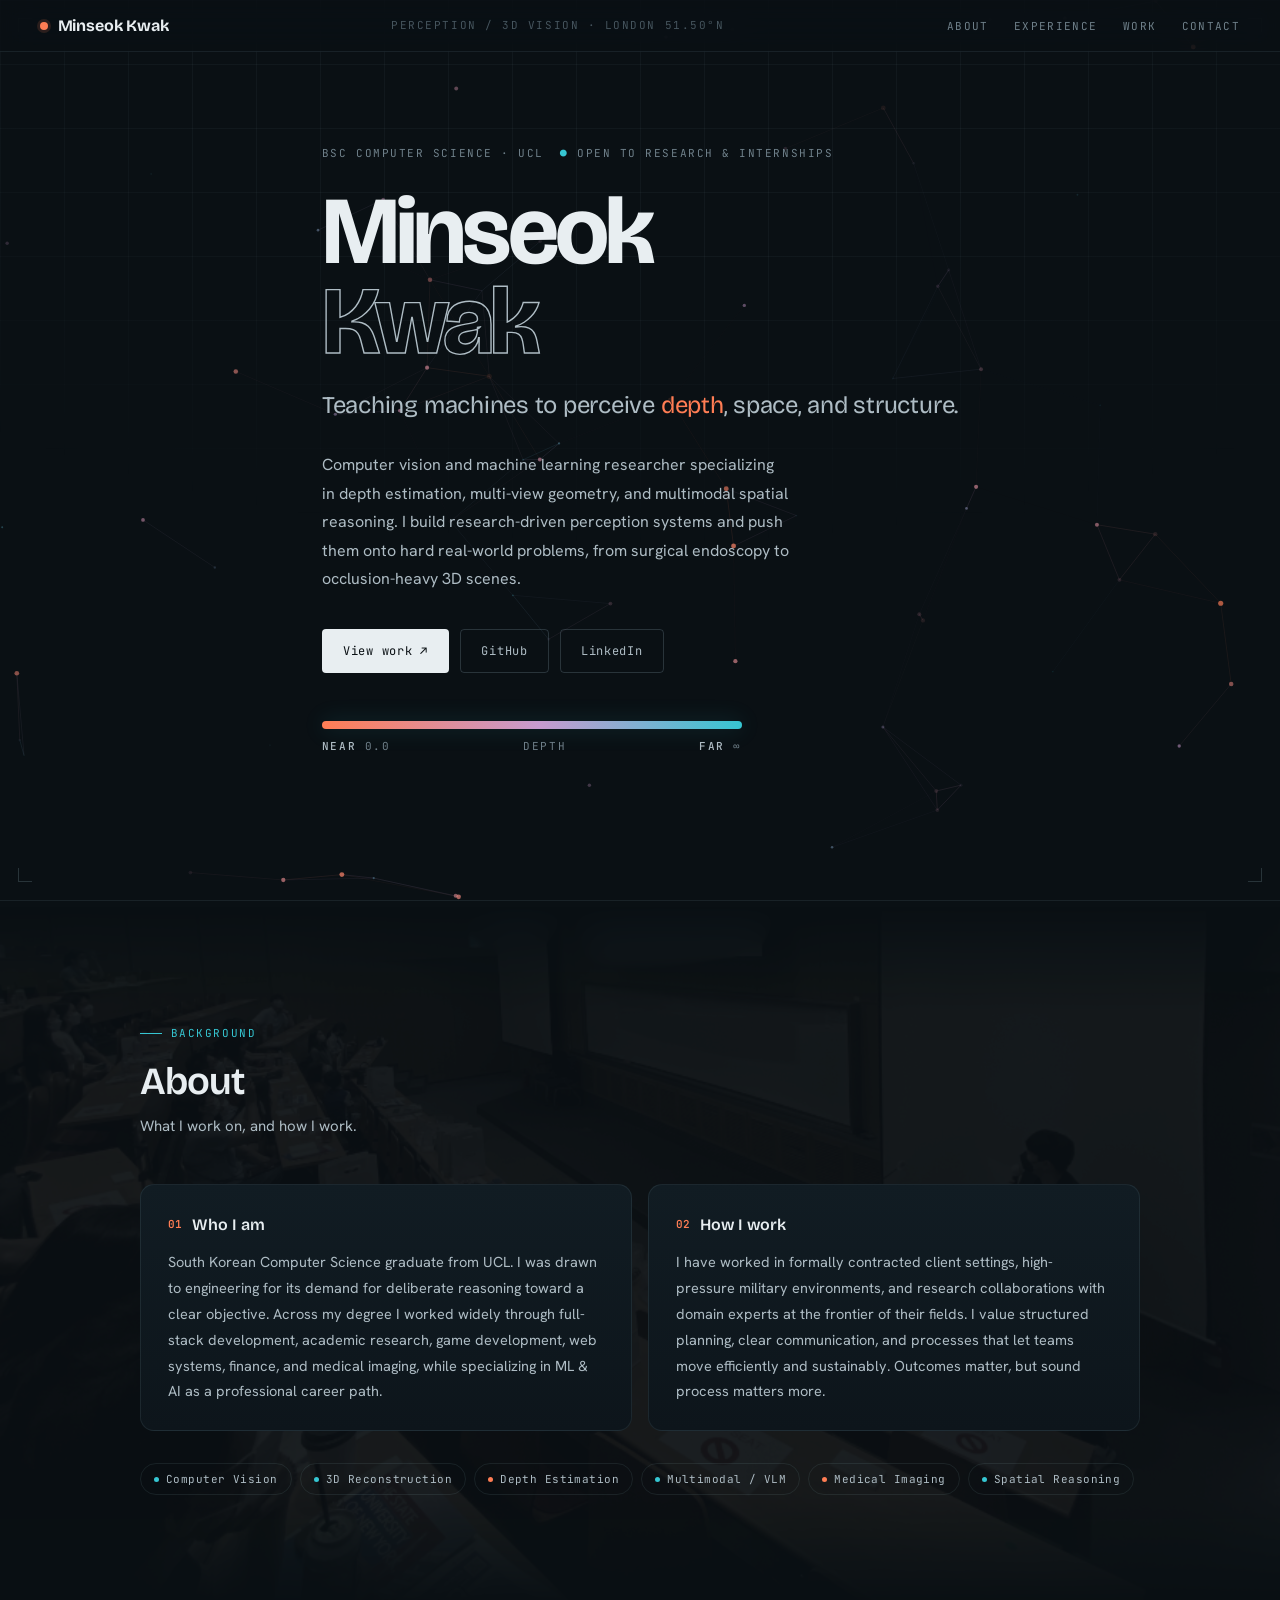
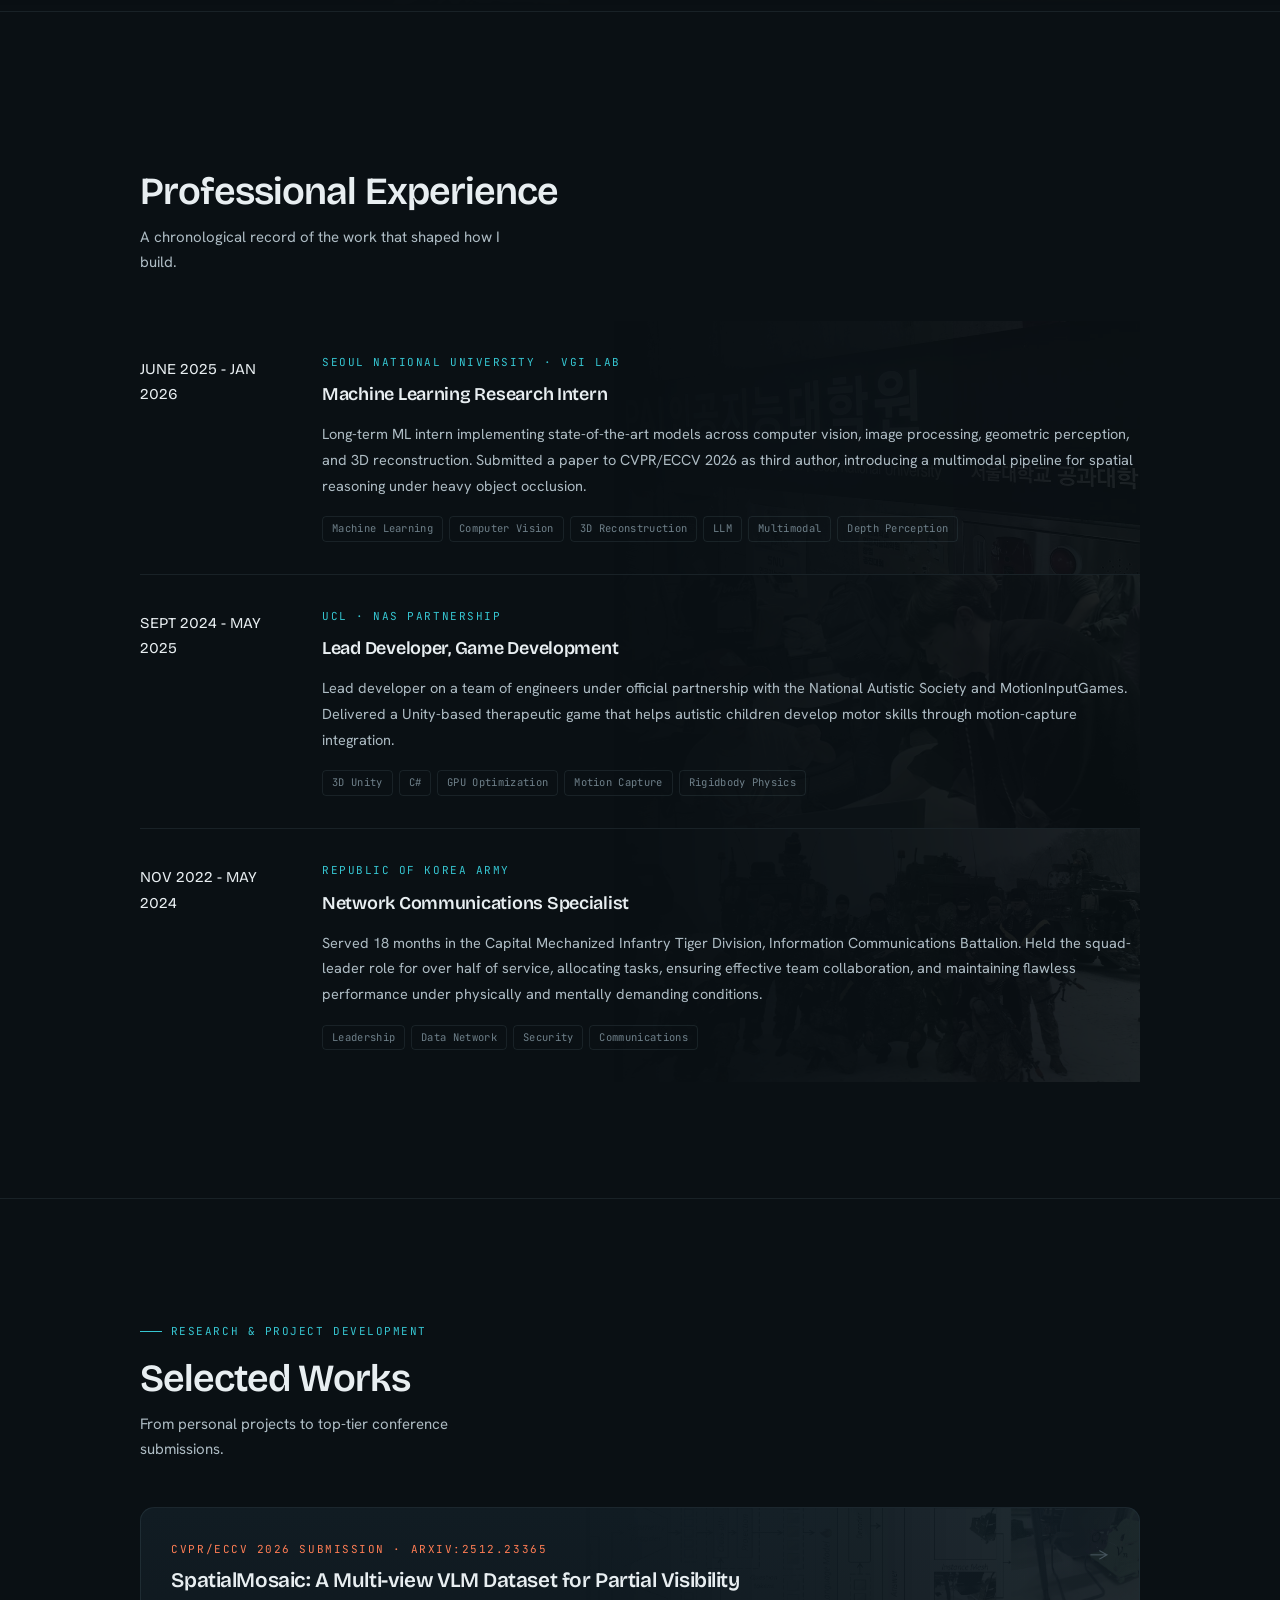
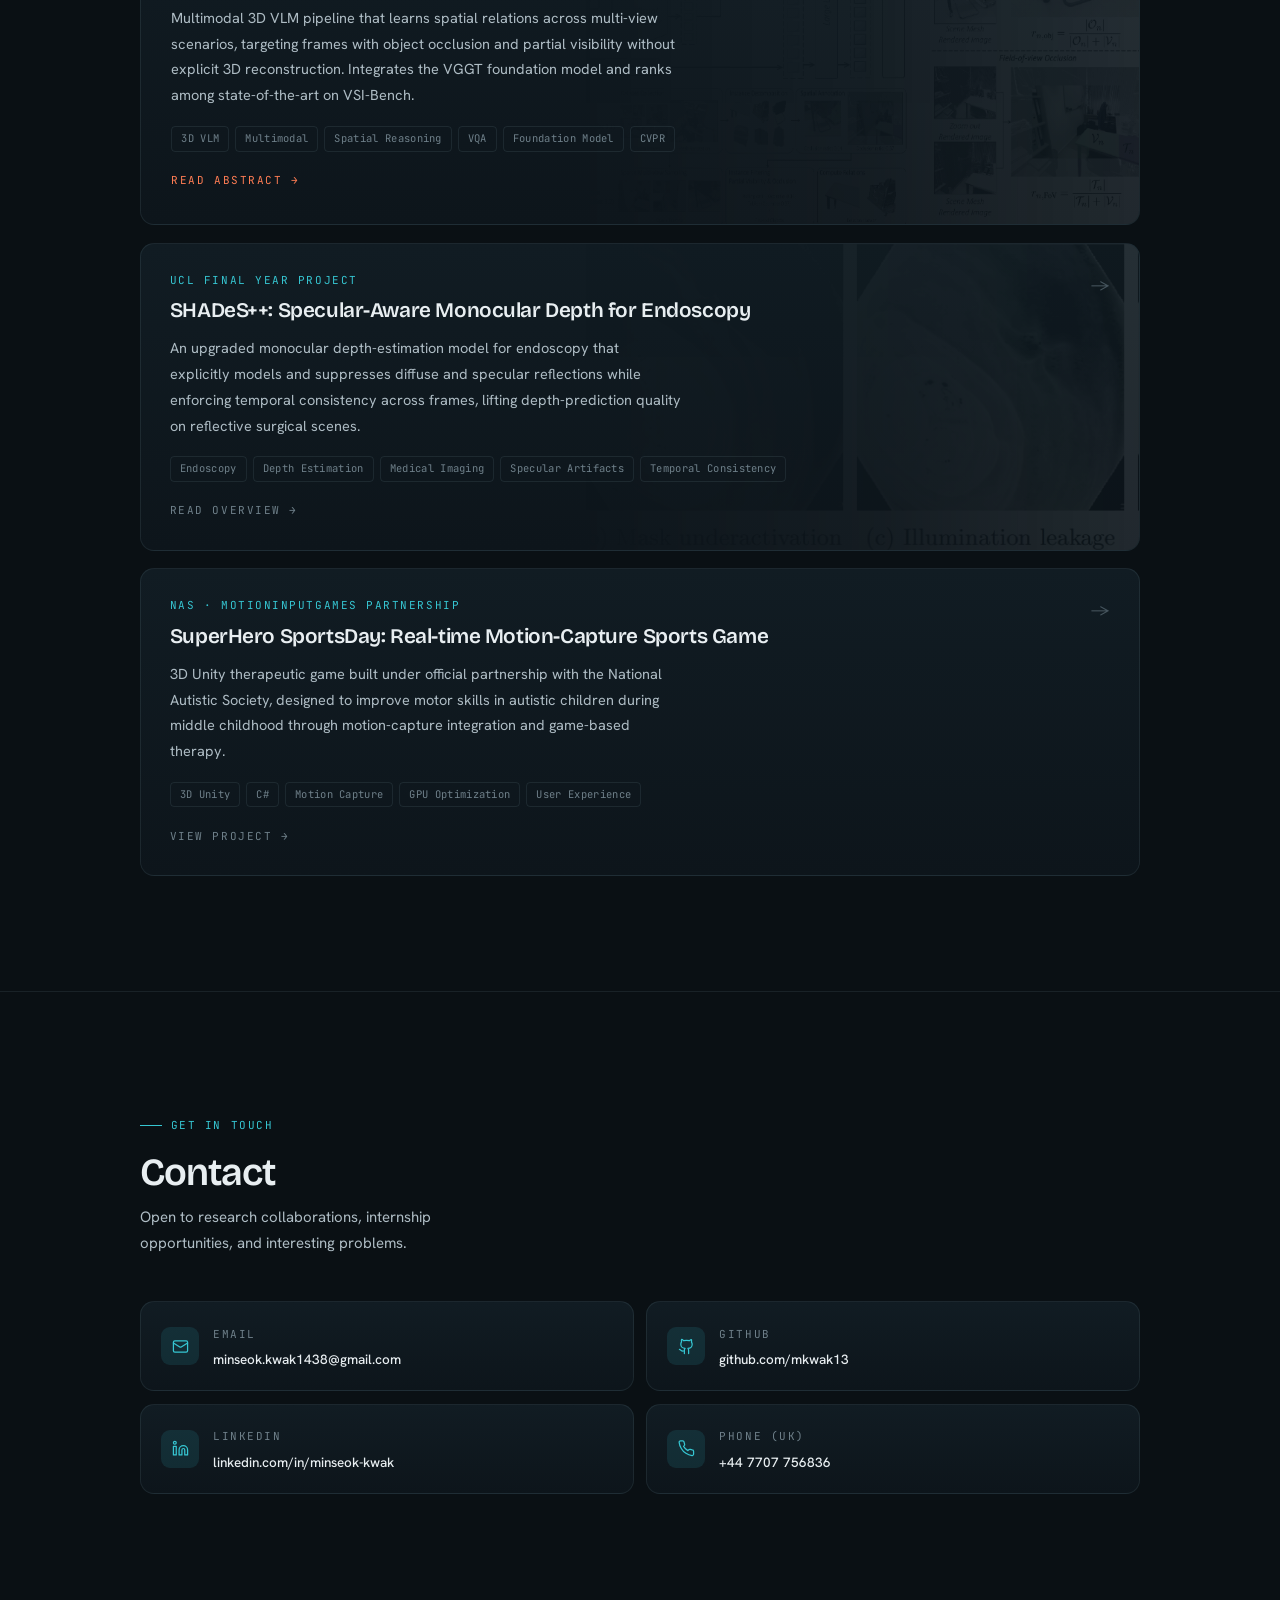
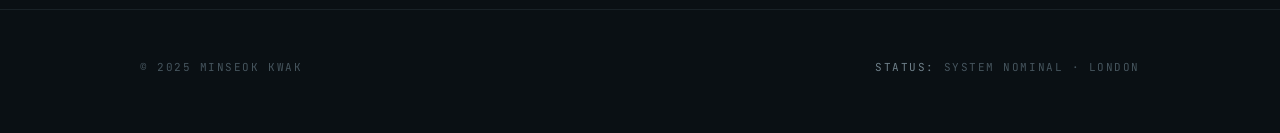
==== commit d1a25c72: "Update index.html" ====
--- a/index.html
+++ b/index.html
@@ -596,7 +596,7 @@
   <section id="experience" class="ruled">
     <div class="wrap">
       <p class="eyebrow mono reveal">Career</p>
-      <h2 class="s-title reveal">Work Experience</h2>
+      <h2 class="s-title reveal">Professional Experience</h2>
       <p class="s-desc reveal">A chronological record of the work that shaped how I build.</p>
       <div class="timeline">
 
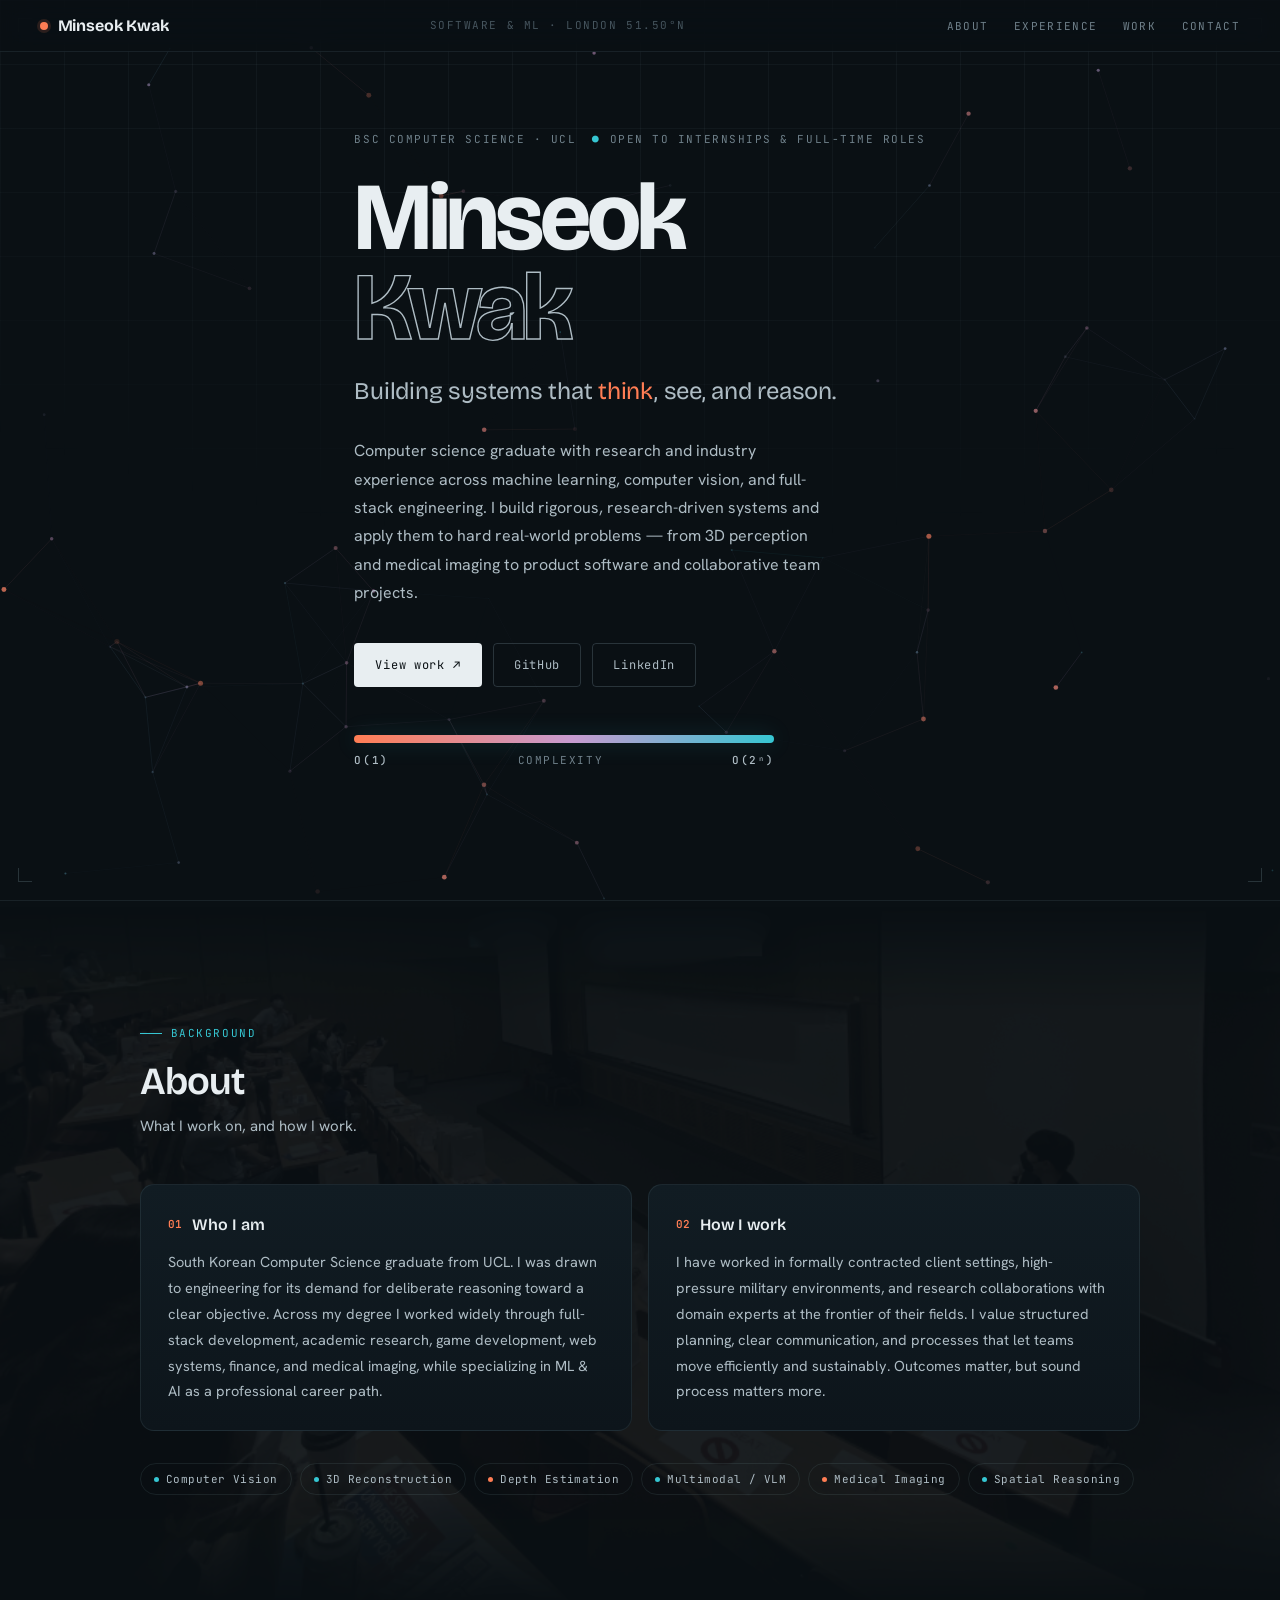
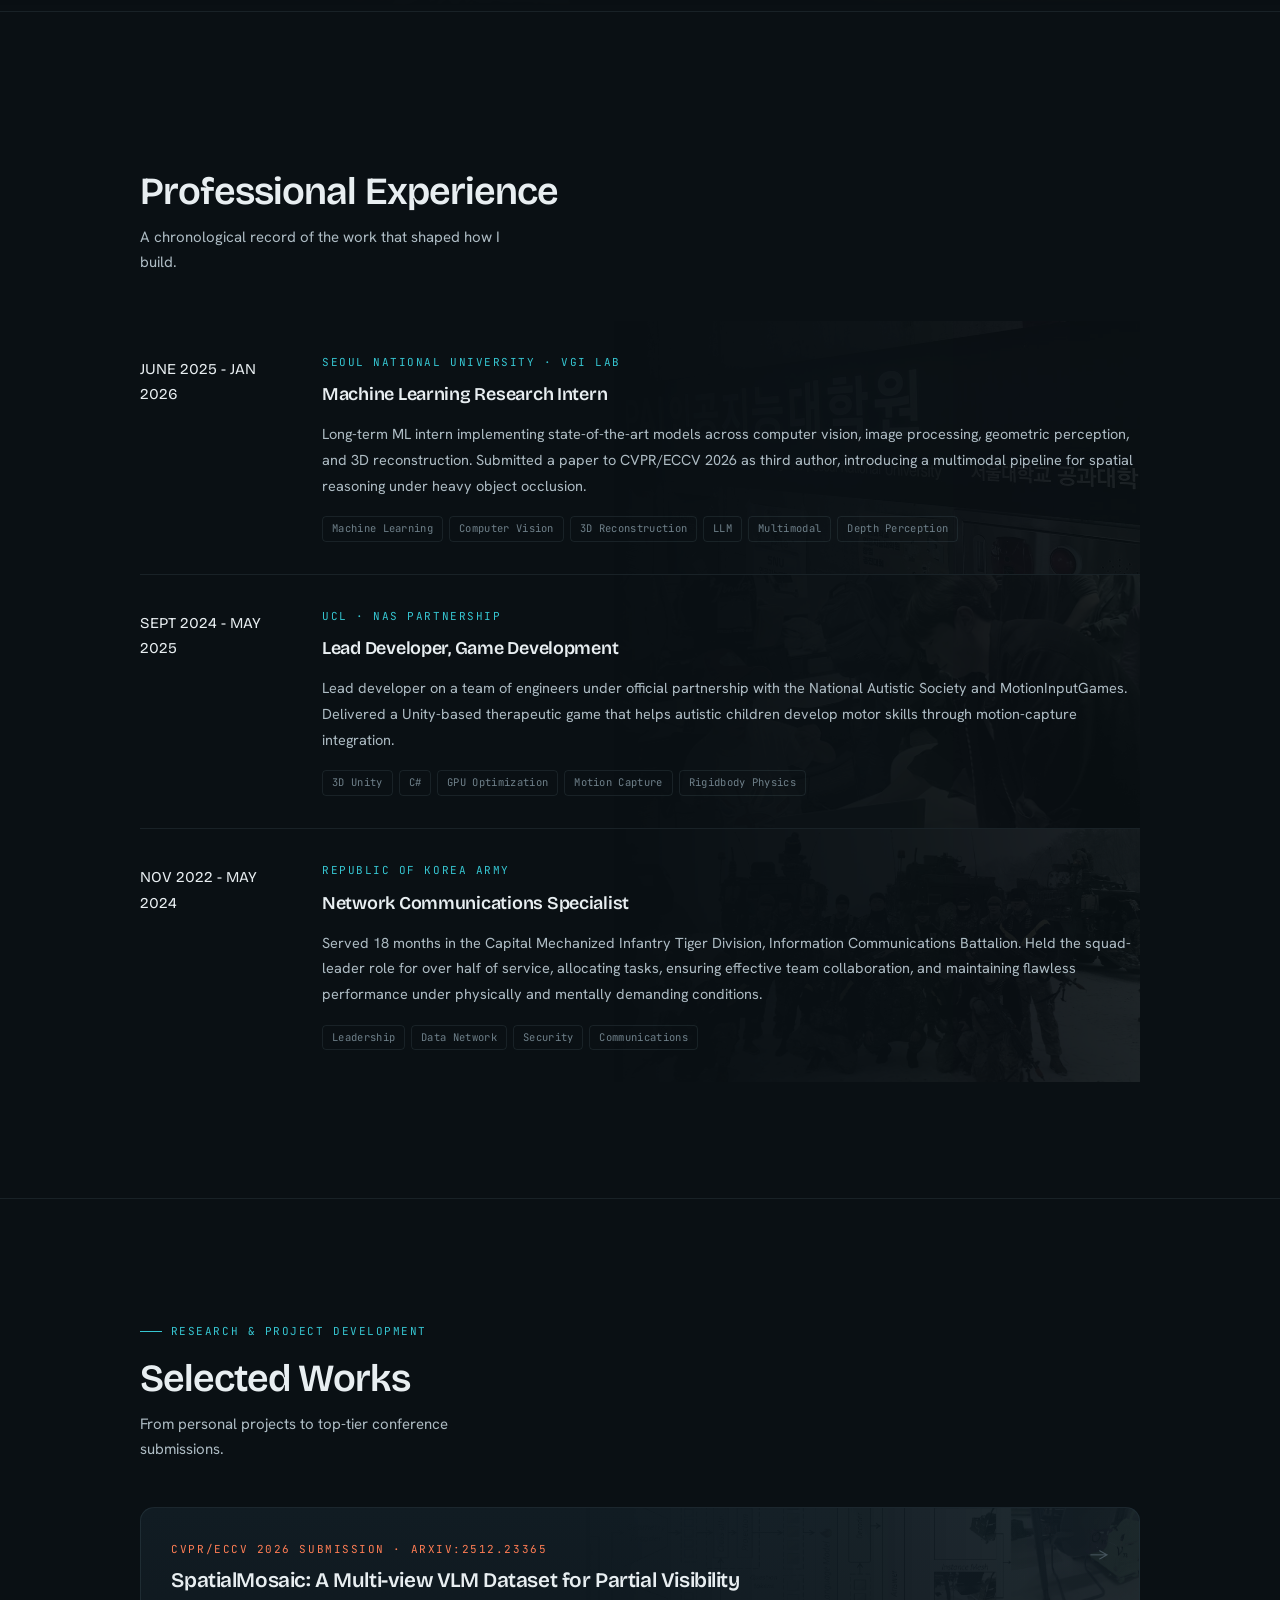
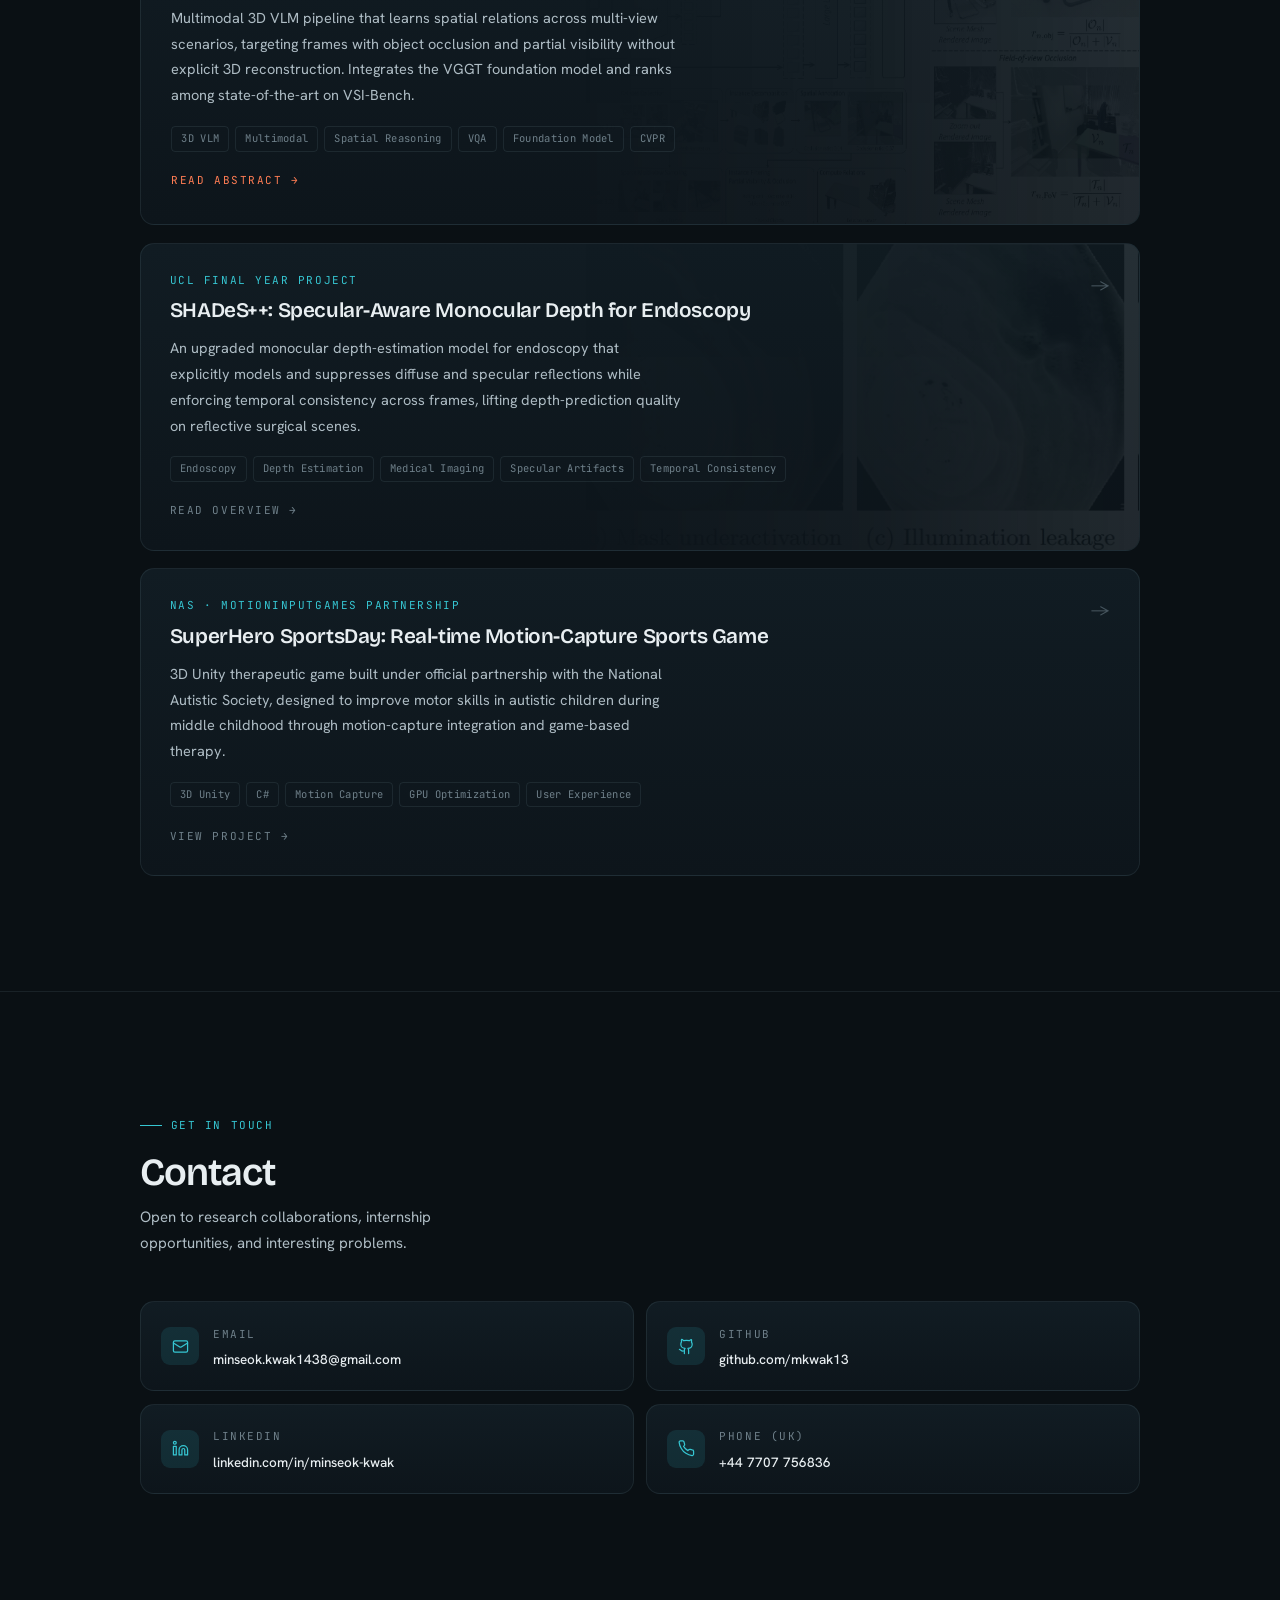
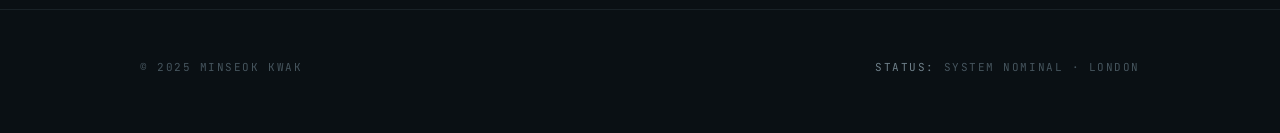
==== commit 9204bf39: "Update personal information in index.html" ====
--- a/index.html
+++ b/index.html
@@ -507,7 +507,7 @@
   <a class="brand" href="#hero" aria-label="Minseok Kwak, home">
     <span class="dot" aria-hidden="true"></span> Minseok&nbsp;Kwak
   </a>
-  <span class="mono status-meta">PERCEPTION&nbsp;/&nbsp;3D&nbsp;VISION · LONDON 51.50°N</span>
+  <span class="mono status-meta">SOFTWARE&nbsp;&amp;&nbsp;ML · LONDON 51.50°N</span>
   <nav>
     <ul class="nav-links">
       <li><a href="#about">About</a></li>
@@ -530,15 +530,15 @@
     <div class="wrap">
       <p class="hero-eyebrow mono h-anim d1">
         <span>BSc Computer Science · UCL</span>
-        <span><b>●</b> Open to research &amp; internships</span>
+        <span><b>●</b> Open to internships &amp; full-time roles</span>
       </p>
       <h1 class="hero-name h-anim d2">Minseok<br><span class="accent">Kwak</span></h1>
-      <p class="hero-sub h-anim d3">Teaching machines to perceive <span class="swap">depth</span>, space, and structure.</p>
+      <p class="hero-sub h-anim d3">Building systems that <span class="swap">think</span>, see, and reason.</p>
       <p class="hero-bio h-anim d4">
-        Computer vision and machine learning researcher specializing in depth estimation,
-        multi-view geometry, and multimodal spatial reasoning. I build research-driven
-        perception systems and push them onto hard real-world problems, from surgical
-        endoscopy to occlusion-heavy 3D scenes.
+        Computer science graduate with research and industry experience across machine learning,
+        computer vision, and full-stack engineering. I build rigorous, research-driven systems
+        and apply them to hard real-world problems — from 3D perception and medical imaging
+        to product software and collaborative team projects.
       </p>
       <div class="hero-actions h-anim d4">
         <a class="btn btn-primary" href="#projects">View work <span class="arr" aria-hidden="true">↗</span></a>
@@ -547,7 +547,7 @@
       </div>
       <div class="ramp h-anim d5" aria-hidden="true">
         <div class="ramp-bar"></div>
-        <div class="ramp-labels mono"><span><b>NEAR</b> 0.0</span><span>DEPTH</span><span><b>FAR</b> ∞</span></div>
+        <div class="ramp-labels mono"><span><b>O(1)</b></span><span>COMPLEXITY</span><span><b>O(2ⁿ)</b></span></div>
       </div>
     </div>
   </section>
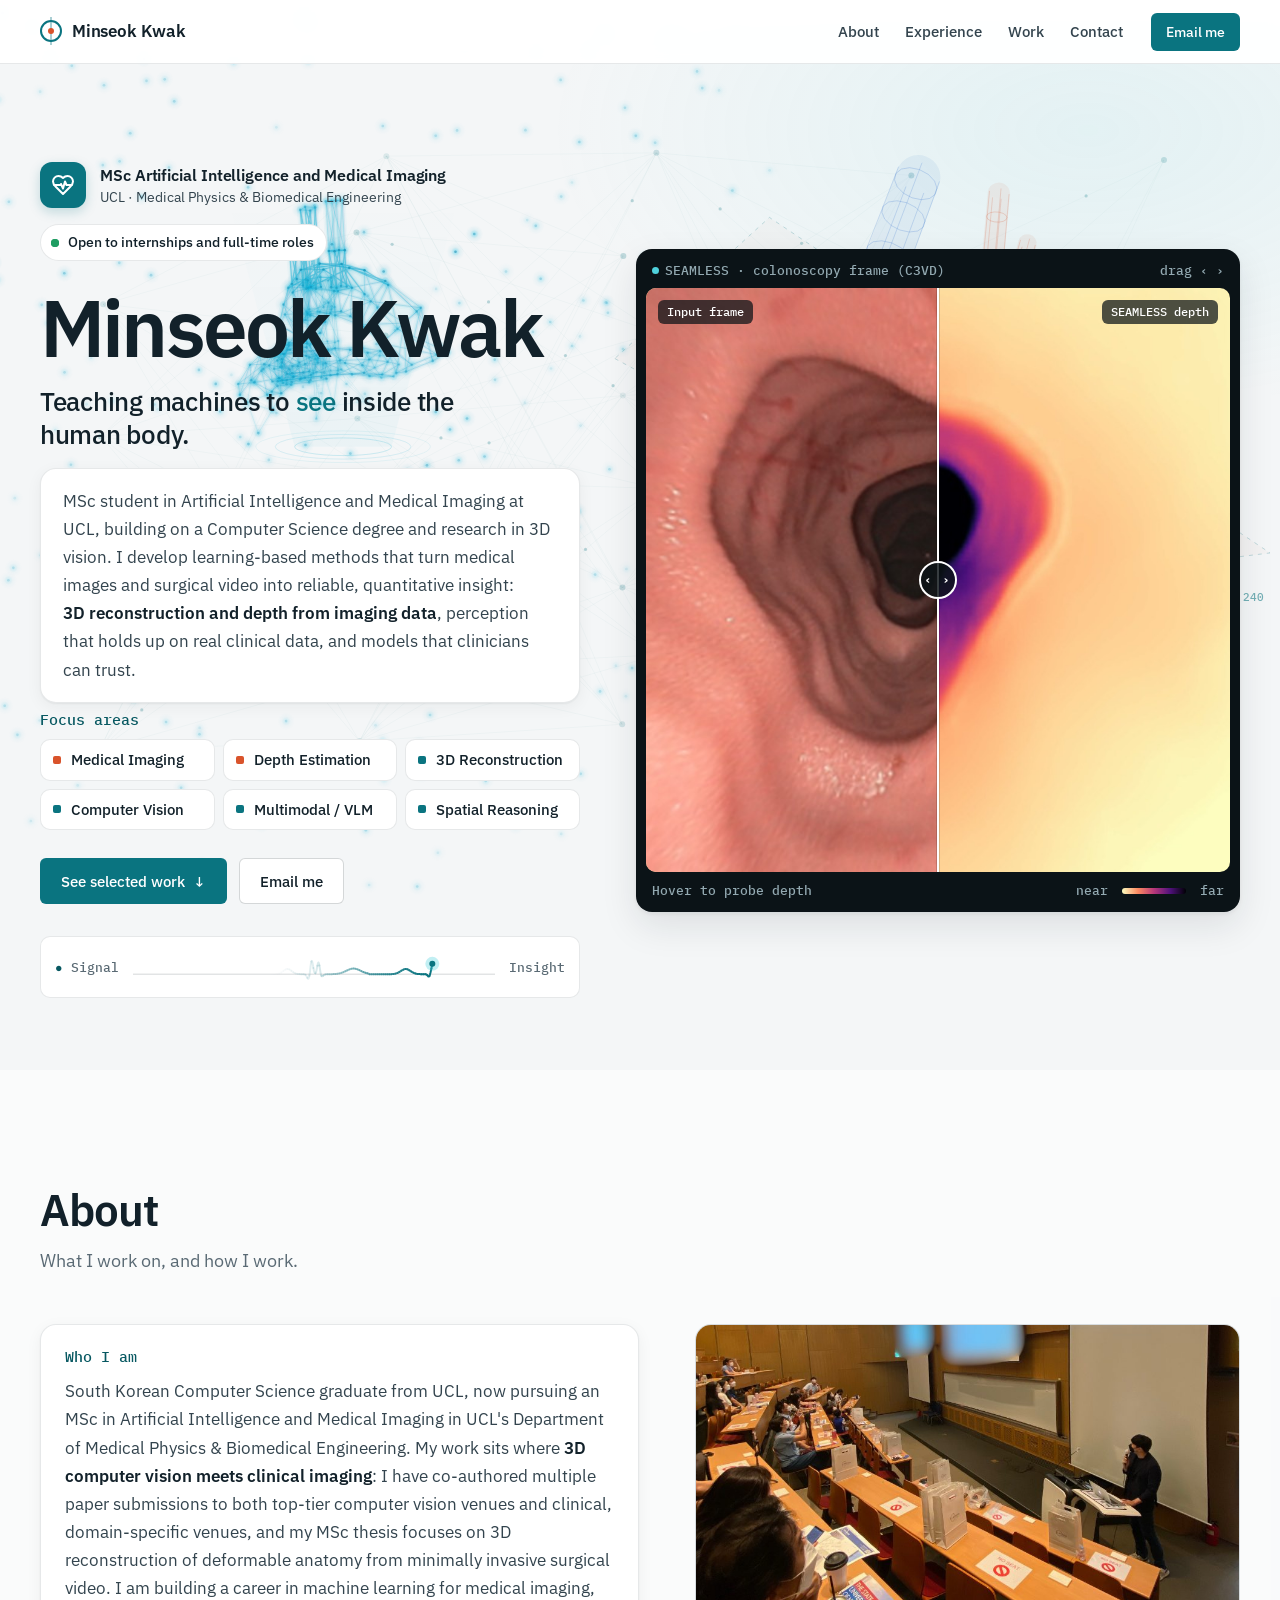
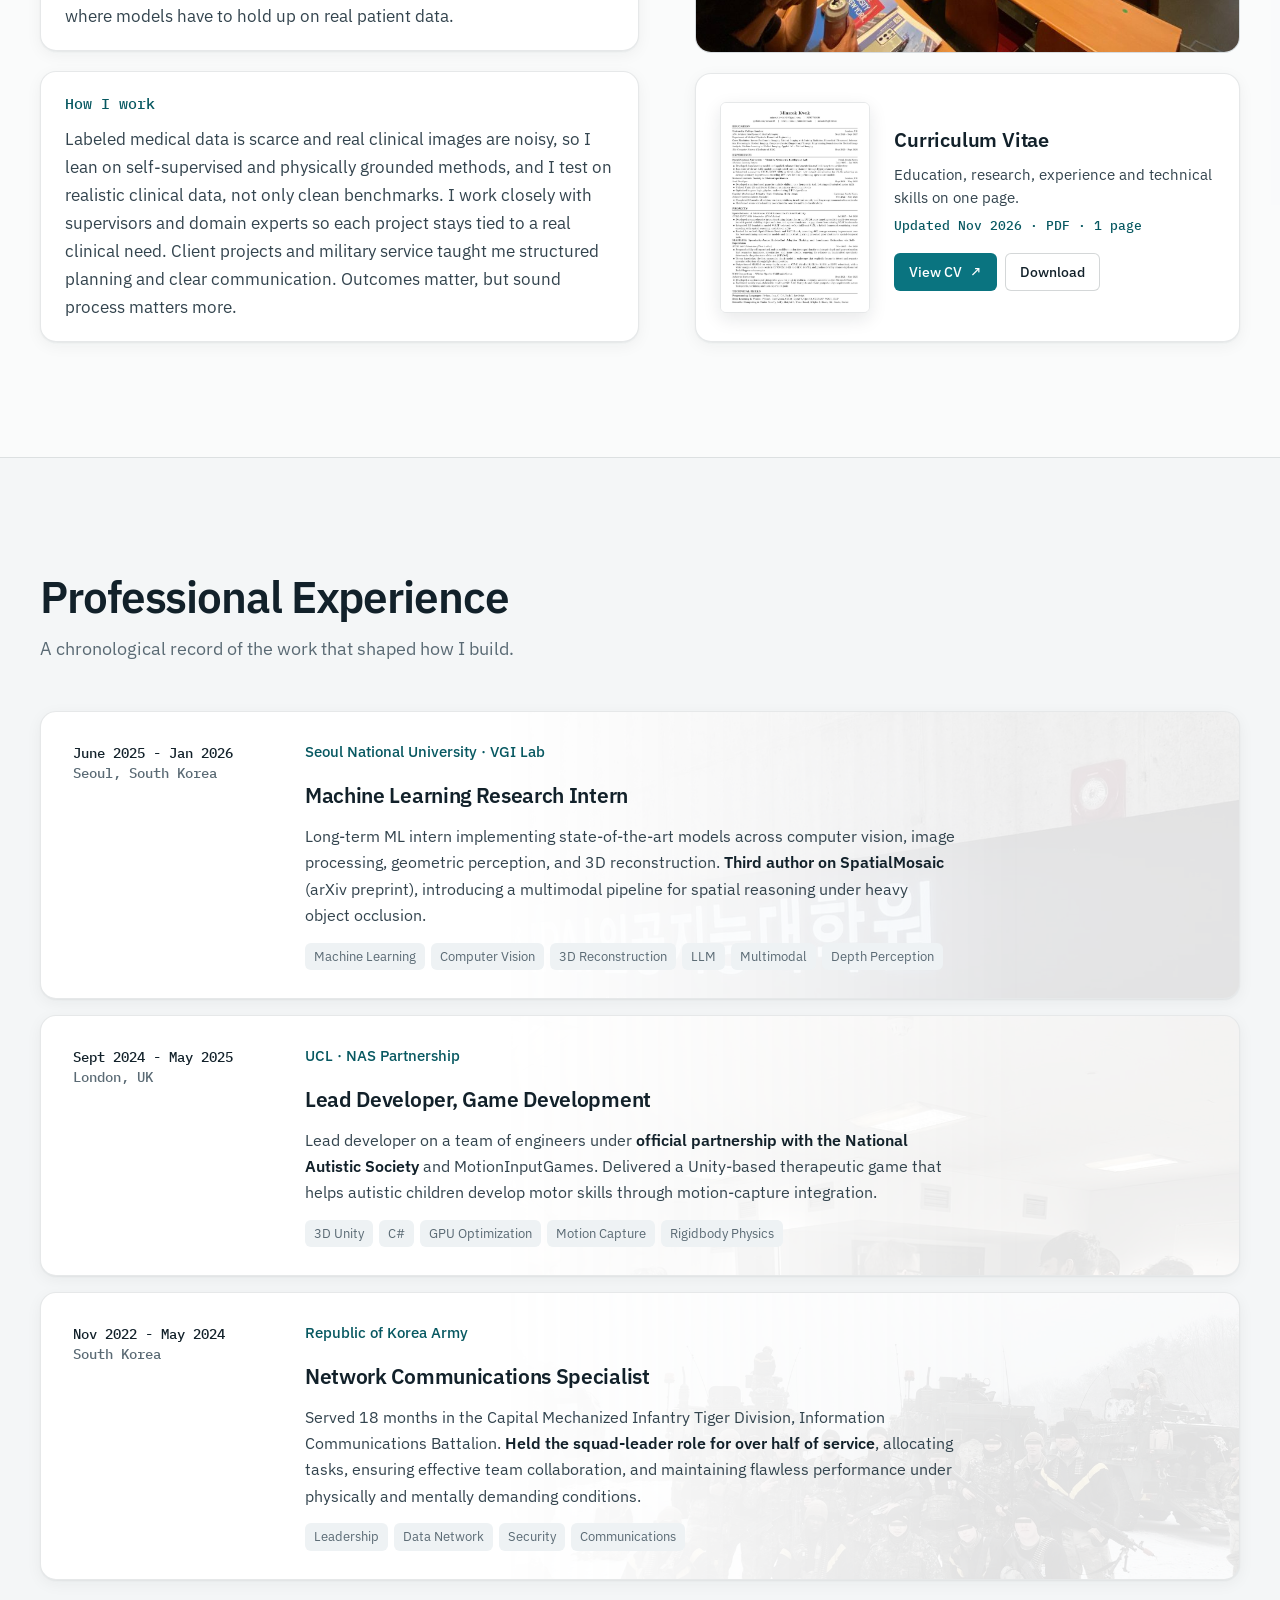
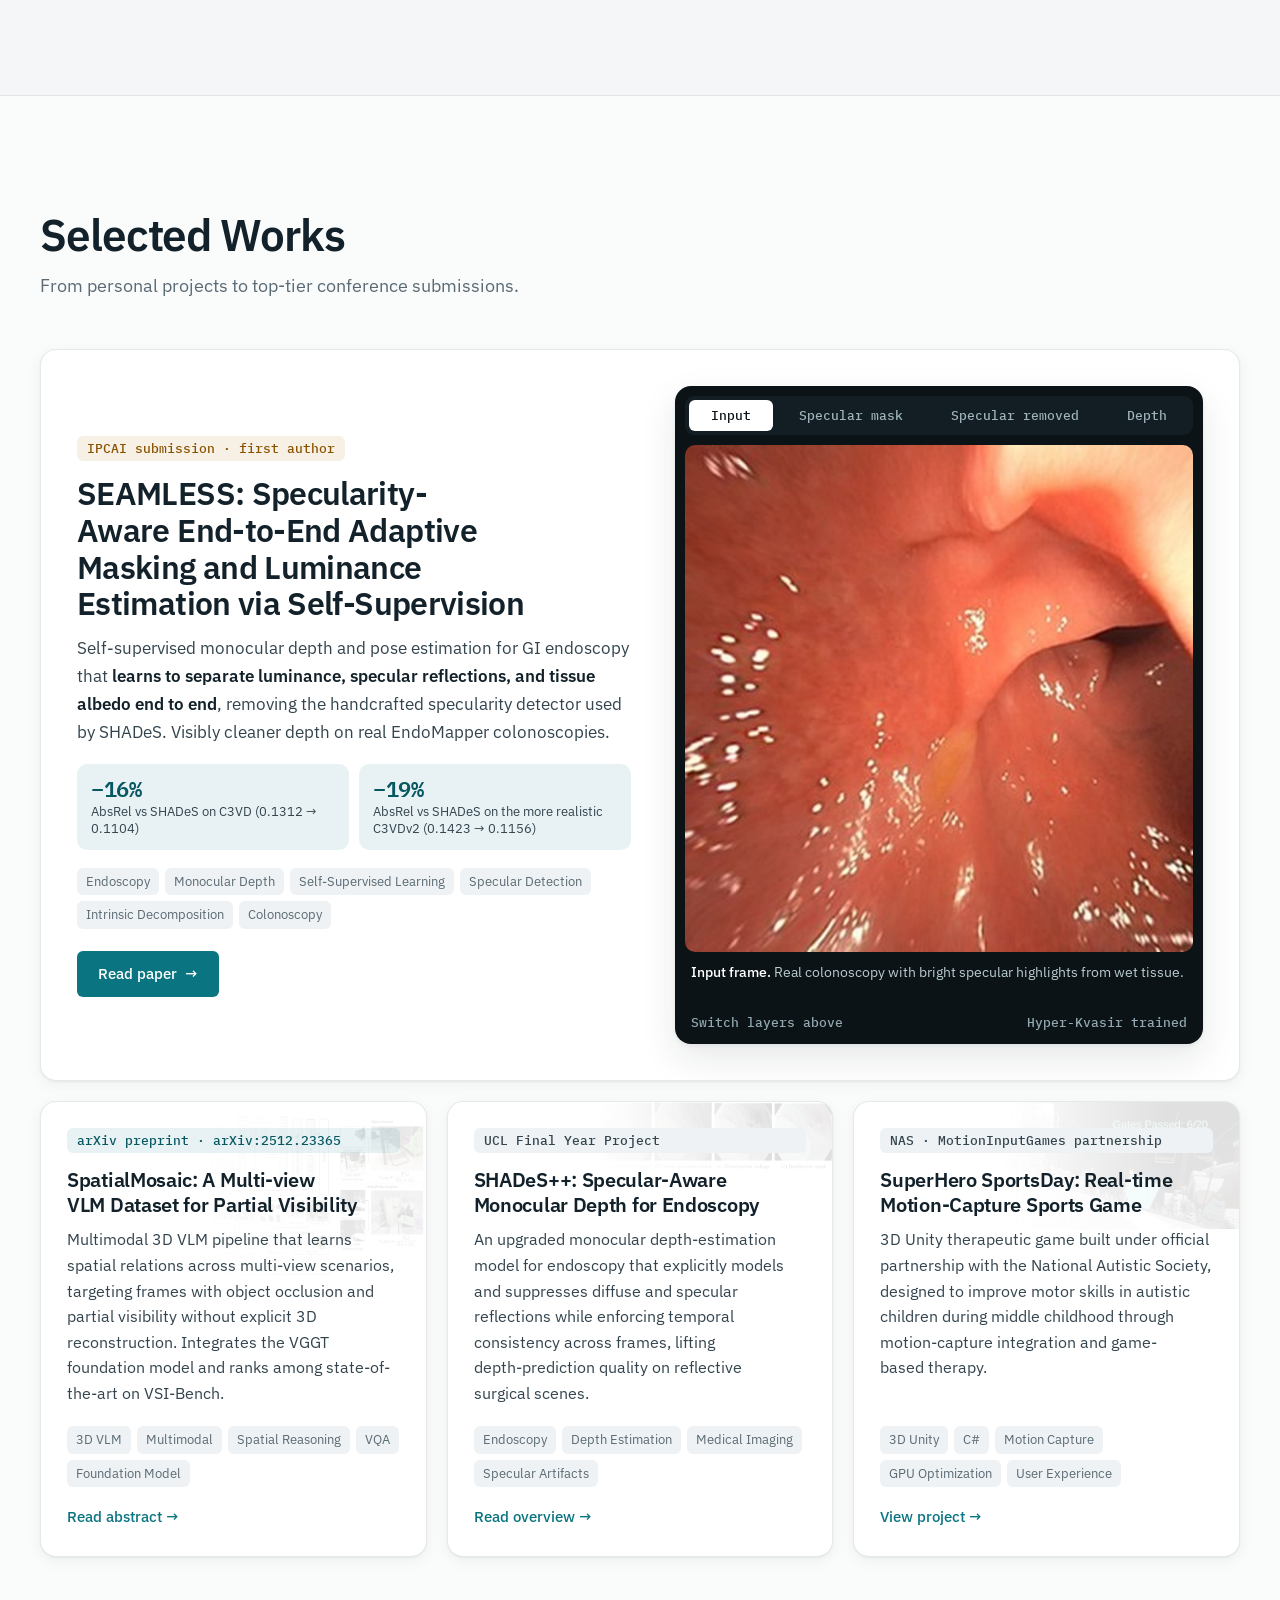
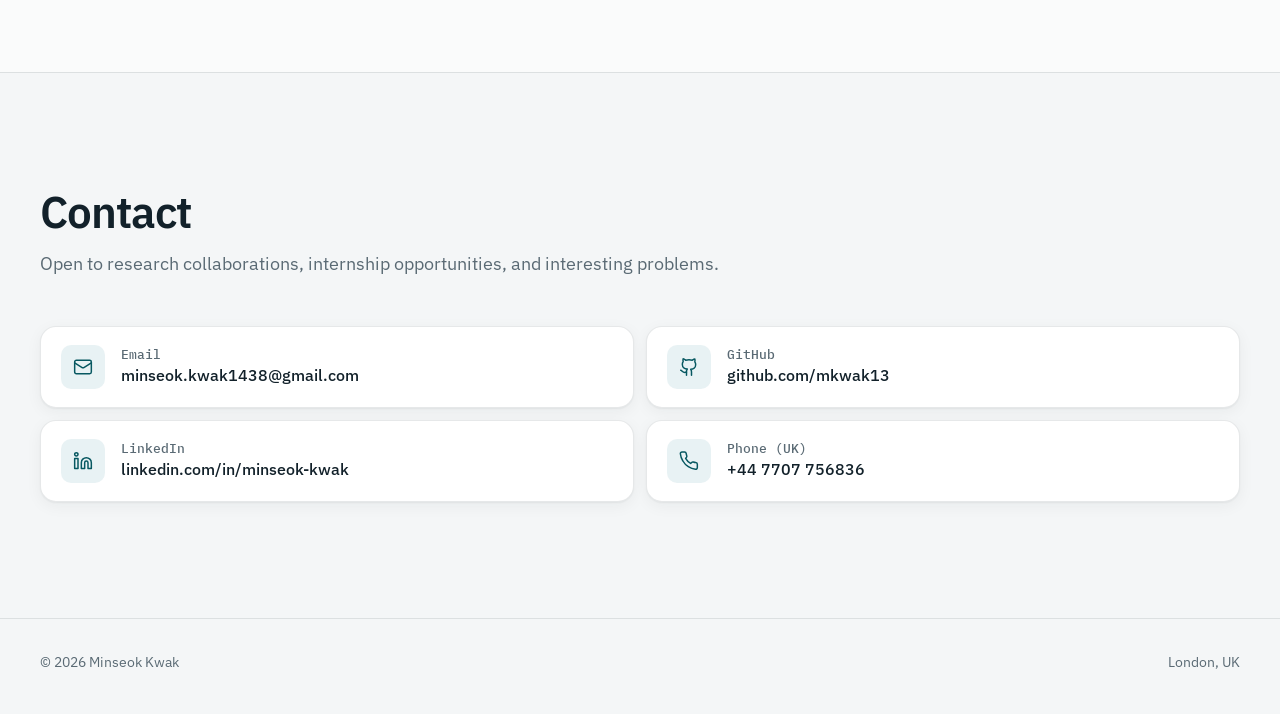
==== commit aed22d12: "Redesign portfolio: light clinical layout, interactive imaging, CV - New shared stylesheet and scrip" ====
--- a/index.html
+++ b/index.html
@@ -2,936 +2,307 @@
 <html lang="en">
 <head>
   <meta charset="UTF-8" />
-  <meta name="viewport" content="width=device-width, initial-scale=1.0" />
-  <meta name="description" content="Minseok Kwak. Computer Vision & Machine Learning researcher. Depth estimation, multi-view geometry, spatial reasoning." />
-  <title>Minseok Kwak · Perception &amp; 3D Vision</title>
+  <meta name="viewport" content="width=device-width, initial-scale=1" />
+  <title>Minseok Kwak · Medical Imaging & 3D Vision</title>
+<link rel="icon" href="favicon.svg" type="image/svg+xml" />
+  <meta name="description" content="Minseok Kwak, MSc Artificial Intelligence and Medical Imaging at UCL. Self-supervised depth estimation and 3D vision for endoscopy and surgical video; first author of SEAMLESS (IPCAI submission)." />
+  <meta name="page-type" content="service" />
+  <meta name="site-kind" content="software" />
   <link rel="preconnect" href="https://fonts.googleapis.com" />
   <link rel="preconnect" href="https://fonts.gstatic.com" crossorigin />
-  <link href="https://fonts.googleapis.com/css2?family=Bricolage+Grotesque:opsz,wght@12..96,400;12..96,500;12..96,600;12..96,700&family=Hanken+Grotesk:wght@400;500;600&family=JetBrains+Mono:wght@400;500&display=swap" rel="stylesheet" />
-  <style id="base-css">
-*, *::before, *::after { box-sizing: border-box; margin: 0; padding: 0; }
-
-    :root {
-      /* base — deep slate with a blue-green cast, deliberately not pure black */
-      --ink: #0a1014;
-      --ink-2: #0d151b;
-      --panel: #111c23;
-      --panel-2: #16242d;
-      --line: rgba(180, 215, 230, 0.09);
-      --line-strong: rgba(180, 215, 230, 0.18);
-
-      /* text */
-      --paper: #e8eef1;
-      --paper-dim: #aebcc4;
-      --mute: #6f808a;
-      --faint: #46555e;
-
-      /* depth ramp — the signature duotone (near = warm, far = cool) */
-      --near: #ff7d54;   /* close surfaces */
-      --mid:  #c79bd0;   /* mid field */
-      --far:  #36c6d2;   /* distant */
-
-      --near-soft: rgba(255, 125, 84, 0.14);
-      --far-soft: rgba(54, 198, 210, 0.12);
-
-      --radius: 4px;
-      --radius-lg: 14px;
-      --maxw: 1080px;
-      --ease: cubic-bezier(0.22, 0.61, 0.36, 1);
-    }
-
-    html { scroll-behavior: smooth; }
-
-    body {
-      font-family: 'Hanken Grotesk', system-ui, sans-serif;
-      background: var(--ink);
-      color: var(--paper);
-      font-size: 15.5px;
-      line-height: 1.7;
-      -webkit-font-smoothing: antialiased;
-      text-rendering: optimizeLegibility;
-      overflow-x: hidden;
-    }
-
-    /* ambient plotting grid behind everything */
-    body::before {
-      content: "";
-      position: fixed; inset: 0; z-index: 0; pointer-events: none;
-      background-image:
-        linear-gradient(var(--line) 1px, transparent 1px),
-        linear-gradient(90deg, var(--line) 1px, transparent 1px);
-      background-size: 64px 64px;
-      mask-image: radial-gradient(ellipse 110% 80% at 50% 0%, #000 35%, transparent 78%);
-      -webkit-mask-image: radial-gradient(ellipse 110% 80% at 50% 0%, #000 35%, transparent 78%);
-      opacity: 0.5;
-    }
-
-    .mono {
-      font-family: 'JetBrains Mono', ui-monospace, monospace;
-      font-size: 11px; letter-spacing: 0.14em; text-transform: uppercase;
-    }
-
-    a { color: inherit; }
-
-    /* ── STATUS BAR / NAV ── */
-    .statusbar {
-      position: fixed; top: 0; left: 0; right: 0; z-index: 100;
-      display: flex; align-items: center; justify-content: space-between;
-      padding: 0 clamp(1.25rem, 4vw, 2.5rem); height: 52px;
-      background: rgba(10, 16, 20, 0.72);
-      backdrop-filter: blur(14px) saturate(140%);
-      border-bottom: 1px solid var(--line);
-    }
-    .brand {
-      display: flex; align-items: center; gap: 0.6rem;
-      font-family: 'Bricolage Grotesque', sans-serif;
-      font-weight: 700; font-size: 16px; letter-spacing: -0.01em;
-      color: var(--paper); text-decoration: none;
-    }
-    .brand .dot {
-      width: 8px; height: 8px; border-radius: 50%;
-      background: var(--near);
-      box-shadow: 0 0 0 3px var(--near-soft);
-    }
-    .status-meta { color: var(--faint); display: none; }
-    @media (min-width: 880px) { .status-meta { display: inline; } }
-
-    .nav-links { display: flex; gap: clamp(0.9rem, 2vw, 1.9rem); list-style: none; align-items: center; }
-    .nav-links a {
-      font-family: 'JetBrains Mono', monospace;
-      font-size: 11px; letter-spacing: 0.12em; text-transform: uppercase;
-      color: var(--mute); text-decoration: none;
-      position: relative; padding: 4px 0;
-      transition: color 0.22s var(--ease);
-    }
-    .nav-links a::after {
-      content: ""; position: absolute; left: 0; right: 100%; bottom: -1px; height: 1px;
-      background: var(--far); transition: right 0.28s var(--ease);
-    }
-    .nav-links a:hover { color: var(--paper); }
-    .nav-links a:hover::after { right: 0; }
-    @media (max-width: 700px) {
-      .nav-links { display: none; }
-      .brand { font-size: 15px; }
-    }
-
-    /* ── LAYOUT ── */
-    .wrap { max-width: var(--maxw); margin: 0 auto; padding: 0 clamp(1.25rem, 4vw, 2.5rem); position: relative; z-index: 1; }
-
-    section { position: relative; z-index: 1; padding: clamp(4.5rem, 9vw, 8rem) 0; }
-    .ruled { border-top: 1px solid var(--line); }
-
-    /* section eyebrow */
-    .eyebrow {
-      display: inline-flex; align-items: center; gap: 0.55rem;
-      color: var(--far); margin-bottom: 1.1rem;
-    }
-    .eyebrow::before {
-      content: ""; width: 22px; height: 1px; background: var(--far); display: inline-block;
-    }
-    .s-title {
-      font-family: 'Bricolage Grotesque', sans-serif;
-      font-size: clamp(1.7rem, 4vw, 2.4rem); font-weight: 600;
-      letter-spacing: -0.025em; line-height: 1.08; color: var(--paper);
-    }
-    .s-desc { color: var(--paper-dim); font-size: 15px; margin-top: 0.75rem; max-width: 46ch; }
-
-    /* ── HERO ── */
-    #hero {
-      position: relative; min-height: 100svh;
-      display: flex; align-items: center;
-      padding-top: 80px; padding-bottom: 5rem;
-      overflow: hidden;
-    }
-    #depthfield {
-      position: absolute; inset: 0; z-index: 0; width: 100%; height: 100%;
-      display: block;
-    }
-    #hero .wrap { z-index: 2; }
-    /* corner instrument ticks framing the hero viewport */
-    .viewport-frame { position: absolute; inset: 18px; z-index: 1; pointer-events: none; }
-    .vtick { position: absolute; width: 14px; height: 14px; border: 1px solid var(--line-strong); }
-    .vtick.tl { top: 0; left: 0; border-right: none; border-bottom: none; }
-    .vtick.tr { top: 0; right: 0; border-left: none; border-bottom: none; }
-    .vtick.bl { bottom: 0; left: 0; border-right: none; border-top: none; }
-    .vtick.br { bottom: 0; right: 0; border-left: none; border-top: none; }
-
-    .hero-eyebrow { color: var(--mute); margin-bottom: 1.5rem; display: flex; gap: 1rem; flex-wrap: wrap; }
-    .hero-eyebrow b { color: var(--far); font-weight: 400; }
-    .hero-name {
-      font-family: 'Bricolage Grotesque', sans-serif;
-      font-size: clamp(3rem, 10vw, 6rem);
-      font-weight: 700; line-height: 0.94; letter-spacing: -0.04em;
-      color: var(--paper);
-    }
-    .hero-name .accent { color: transparent; -webkit-text-stroke: 1.4px var(--paper-dim); }
-    .hero-sub {
-      font-family: 'Bricolage Grotesque', sans-serif;
-      font-size: clamp(1.05rem, 3vw, 1.5rem); font-weight: 400;
-      color: var(--paper-dim); margin-top: 1.1rem; letter-spacing: -0.01em;
-    }
-    .hero-sub .swap { color: var(--near); }
-    .hero-bio {
-      font-size: 16px; color: var(--paper-dim); max-width: 52ch;
-      margin-top: 1.6rem; line-height: 1.78;
-    }
-    .hero-actions { display: flex; gap: 0.7rem; flex-wrap: wrap; margin-top: 2.2rem; }
-
-    .btn {
-      display: inline-flex; align-items: center; gap: 8px;
-      padding: 11px 20px; border-radius: var(--radius);
-      font-family: 'JetBrains Mono', monospace;
-      font-size: 12px; letter-spacing: 0.06em; text-decoration: none;
-      cursor: pointer; border: 1px solid transparent;
-      transition: transform 0.22s var(--ease), background 0.22s var(--ease), border-color 0.22s var(--ease), color 0.22s var(--ease);
-    }
-    .btn:active { transform: translateY(1px); }
-    .btn-primary { background: var(--paper); color: var(--ink); }
-    .btn-primary:hover { background: var(--far); }
-    .btn-ghost { color: var(--paper-dim); border-color: var(--line-strong); background: transparent; }
-    .btn-ghost:hover { color: var(--paper); border-color: var(--far); background: var(--far-soft); }
-    .btn .arr { transition: transform 0.22s var(--ease); }
-    .btn:hover .arr { transform: translate(2px, -2px); }
-
-    /* depth ramp legend — signature */
-    .ramp {
-      margin-top: 3rem; max-width: 420px;
-      display: grid; grid-template-columns: 1fr; gap: 0.5rem;
-    }
-    .ramp-bar {
-      height: 8px; border-radius: 99px;
-      background: linear-gradient(90deg, var(--near), var(--mid) 52%, var(--far));
-      box-shadow: 0 0 22px rgba(54,198,210,0.18);
-    }
-    .ramp-labels { display: flex; justify-content: space-between; color: var(--mute); }
-    .ramp-labels b { color: var(--paper-dim); font-weight: 500; }
-
-    /* ── ABOUT ── */
-    .about-grid { display: grid; grid-template-columns: 1fr; gap: 1rem; margin-top: 2.8rem; }
-    @media (min-width: 760px) { .about-grid { grid-template-columns: 1fr 1fr; } }
-    .card {
-      background: linear-gradient(180deg, var(--panel), var(--ink-2));
-      border: 1px solid var(--line); border-radius: var(--radius-lg);
-      padding: 1.6rem 1.7rem;
-      transition: border-color 0.25s var(--ease), transform 0.25s var(--ease);
-    }
-    .card:hover { border-color: var(--line-strong); }
-    .card h3 {
-      font-family: 'Bricolage Grotesque', sans-serif;
-      font-size: 16px; font-weight: 600; color: var(--paper); margin-bottom: 0.7rem;
-      display: flex; align-items: center; gap: 0.6rem;
-    }
-    .card h3 .k { color: var(--near); font-family: 'JetBrains Mono', monospace; font-size: 11px; }
-    .card p { font-size: 14.5px; color: var(--paper-dim); line-height: 1.78; }
-
-    .facts { display: flex; flex-wrap: wrap; gap: 0.5rem; margin-top: 2rem; }
-    .fact {
-      font-family: 'JetBrains Mono', monospace; font-size: 11px; letter-spacing: 0.04em;
-      color: var(--paper-dim);
-      border: 1px solid var(--line); border-radius: 99px; padding: 6px 13px;
-      display: inline-flex; align-items: center; gap: 7px;
-    }
-    .fact i { width: 5px; height: 5px; border-radius: 50%; background: var(--far); font-style: normal; }
-    .fact.warm i { background: var(--near); }
-
-    /* ── EXPERIENCE (true chronological sequence) ── */
-    .timeline { margin-top: 2.8rem; }
-    .t-item {
-      display: grid; grid-template-columns: 1fr; gap: 0.4rem 2rem;
-      padding: 2rem 0; border-top: 1px solid var(--line);
-      position: relative;
-    }
-    @media (min-width: 720px) { .t-item { grid-template-columns: 150px 1fr; } }
-    .t-item:first-child { border-top: none; }
-    .t-when { color: var(--mute); padding-top: 4px; }
-    .t-when .yr { color: var(--paper); font-family: 'Bricolage Grotesque', sans-serif; font-size: 15px; letter-spacing: 0; display:block; }
-    .t-org { color: var(--far); margin-bottom: 0.5rem; }
-    .t-role {
-      font-family: 'Bricolage Grotesque', sans-serif;
-      font-size: 18px; font-weight: 600; color: var(--paper);
-      letter-spacing: -0.015em; margin-bottom: 0.7rem;
-    }
-    .t-body { font-size: 14.5px; color: var(--paper-dim); line-height: 1.78; margin-bottom: 1.1rem; }
-    .tags { display: flex; flex-wrap: wrap; gap: 6px; }
-    .tag {
-      font-family: 'JetBrains Mono', monospace; font-size: 10.5px; letter-spacing: 0.03em;
-      color: var(--mute); border: 1px solid var(--line); border-radius: var(--radius);
-      padding: 3px 9px; transition: color 0.2s var(--ease), border-color 0.2s var(--ease);
-    }
-    .t-item:hover .tag, .pj:hover .tag { color: var(--paper-dim); border-color: var(--line-strong); }
-
-    /* ── PROJECTS ── */
-    .pj-grid { display: flex; flex-direction: column; gap: 1.1rem; margin-top: 2.8rem; }
-    .pj {
-      position: relative; display: block; text-decoration: none;
-      background: linear-gradient(180deg, var(--panel), var(--ink-2));
-      border: 1px solid var(--line); border-radius: var(--radius-lg);
-      padding: 1.7rem 1.8rem; overflow: hidden;
-      transition: border-color 0.25s var(--ease), transform 0.25s var(--ease);
-    }
-    .pj::before {
-      content: ""; position: absolute; left: 0; top: 0; bottom: 0; width: 3px;
-      background: linear-gradient(180deg, var(--near), var(--far));
-      transform: scaleY(0); transform-origin: top; transition: transform 0.35s var(--ease);
-    }
-    .pj:hover { border-color: var(--line-strong); transform: translateY(-2px); }
-    .pj:hover::before { transform: scaleY(1); }
-    .pj.feature { padding: 2rem 1.9rem; }
-    .pj-top { display: flex; justify-content: space-between; align-items: flex-start; gap: 1rem; }
-    .pj-meta { color: var(--far); margin-bottom: 0.6rem; }
-    .pj.feature .pj-meta { color: var(--near); }
-    .pj-title {
-      font-family: 'Bricolage Grotesque', sans-serif;
-      font-size: clamp(1.05rem, 2.4vw, 1.3rem); font-weight: 600;
-      color: var(--paper); letter-spacing: -0.02em; line-height: 1.2; margin-bottom: 0.7rem;
-    }
-    .pj-desc { font-size: 14.5px; color: var(--paper-dim); line-height: 1.78; margin-bottom: 1.1rem; max-width: 64ch; }
-    .pj-arr { color: var(--faint); font-size: 17px; flex-shrink: 0; transition: transform 0.25s var(--ease), color 0.25s var(--ease); }
-    .pj:hover .pj-arr { color: var(--far); transform: translateX(4px); }
-    .pj-links { display: flex; gap: 0.5rem; margin-top: 0.4rem; }
-    /* card call-to-action — signals the whole card opens a detail page */
-    .pj-cta {
-      display: inline-flex; align-items: center; gap: 0;
-      margin-top: 1.2rem; color: var(--mute);
-      transition: color 0.22s var(--ease), letter-spacing 0.22s var(--ease);
-    }
-    .pj:hover .pj-cta { color: var(--far); letter-spacing: 0.17em; }
-    .pj.feature .pj-cta:not(:hover) { color: var(--near); }
-    .pill {
-      font-family: 'JetBrains Mono', monospace; font-size: 11px; letter-spacing: 0.04em;
-      color: var(--paper-dim); border: 1px solid var(--line-strong); border-radius: var(--radius);
-      padding: 6px 13px; text-decoration: none; transition: all 0.2s var(--ease);
-      display: inline-flex; align-items: center; gap: 6px;
-    }
-    .pill:hover { color: var(--ink); background: var(--far); border-color: var(--far); }
-
-    /* ── CONTACT ── */
-    .contact-grid { display: grid; grid-template-columns: 1fr; gap: 0.8rem; margin-top: 2.8rem; }
-    @media (min-width: 620px) { .contact-grid { grid-template-columns: 1fr 1fr; } }
-    .ct {
-      display: flex; align-items: center; gap: 14px; text-decoration: none;
-      background: linear-gradient(180deg, var(--panel), var(--ink-2));
-      border: 1px solid var(--line); border-radius: var(--radius-lg);
-      padding: 1.1rem 1.25rem; transition: border-color 0.22s var(--ease), transform 0.22s var(--ease);
-    }
-    .ct:hover { border-color: var(--far); transform: translateY(-2px); }
-    .ct-ic {
-      width: 38px; height: 38px; border-radius: 9px; flex-shrink: 0;
-      background: var(--far-soft); display: flex; align-items: center; justify-content: center;
-    }
-    .ct:hover .ct-ic { background: var(--near-soft); }
-    .ct-ic svg { width: 17px; height: 17px; stroke: var(--far); transition: stroke 0.22s var(--ease); }
-    .ct:hover .ct-ic svg { stroke: var(--near); }
-    .ct-lab { color: var(--mute); margin-bottom: 2px; }
-    .ct-val { font-size: 13.5px; color: var(--paper); font-weight: 500; word-break: break-all; }
-
-    /* ── FOOTER ── */
-    footer { padding: 3rem 0 3.5rem; border-top: 1px solid var(--line); position: relative; z-index: 1; }
-    .foot-row { display: flex; flex-wrap: wrap; gap: 1rem; justify-content: space-between; align-items: center; }
-    .foot-row .mono { color: var(--faint); }
-    .foot-row .mono b { color: var(--mute); font-weight: 400; }
-
-    /* ── REVEAL (subtle) ── */
-    .reveal { opacity: 0; transform: translateY(14px); transition: opacity 0.7s var(--ease), transform 0.7s var(--ease); }
-    .reveal.in { opacity: 1; transform: none; }
-
-    /* hero load stagger */
-    .h-anim { opacity: 0; transform: translateY(16px); animation: rise 0.8s var(--ease) forwards; }
-    .h-anim.d1 { animation-delay: 0.05s; }
-    .h-anim.d2 { animation-delay: 0.15s; }
-    .h-anim.d3 { animation-delay: 0.25s; }
-    .h-anim.d4 { animation-delay: 0.35s; }
-    .h-anim.d5 { animation-delay: 0.48s; }
-    @keyframes rise { to { opacity: 1; transform: none; } }
-
-    :focus-visible { outline: 2px solid var(--far); outline-offset: 3px; border-radius: 2px; }
-
-    @media (prefers-reduced-motion: reduce) {
-      html { scroll-behavior: auto; }
-      *, *::before, *::after { animation: none !important; transition: none !important; }
-      .reveal { opacity: 1; transform: none; }
-      .h-anim { opacity: 1; transform: none; }
-    }
-
-    /* ───────────────────────────────────────────────
-       DETAIL / ABSTRACT PAGES
-       ─────────────────────────────────────────────── */
-    .doc-main { padding-top: 52px; }
-    .doc-wrap { max-width: 760px; margin: 0 auto; padding: 0 clamp(1.25rem, 4vw, 2.5rem); position: relative; z-index: 1; }
-
-    .backlink {
-      display: inline-flex; align-items: center; gap: 8px;
-      font-family: 'JetBrains Mono', monospace; font-size: 11px; letter-spacing: 0.12em; text-transform: uppercase;
-      color: var(--mute); text-decoration: none;
-      margin: 2.6rem 0 0; transition: color 0.2s var(--ease), gap 0.2s var(--ease);
-    }
-    .backlink:hover { color: var(--paper); gap: 12px; }
-    .backlink .ar { color: var(--far); }
-
-    .doc-head { padding: 2.2rem 0 2.4rem; border-bottom: 1px solid var(--line); }
-    .doc-eyebrow { color: var(--far); display: inline-flex; gap: 0.55rem; align-items: center; margin-bottom: 1.1rem; }
-    .doc-eyebrow.warm { color: var(--near); }
-    .doc-eyebrow::before { content: ""; width: 22px; height: 1px; background: currentColor; }
-    .doc-title {
-      font-family: 'Bricolage Grotesque', sans-serif;
-      font-size: clamp(1.9rem, 5vw, 2.9rem); font-weight: 700;
-      line-height: 1.06; letter-spacing: -0.03em; color: var(--paper);
-    }
-    .doc-sub { color: var(--paper-dim); font-size: 1.05rem; margin-top: 0.9rem; max-width: 60ch; line-height: 1.6; }
-    .doc-authors { color: var(--mute); font-size: 14px; margin-top: 1.1rem; }
-    .doc-authors b { color: var(--paper); font-weight: 600; }
-    .doc-actions { display: flex; flex-wrap: wrap; gap: 0.6rem; margin-top: 1.8rem; }
-    .doc-actions .btn { padding: 10px 17px; }
-
-    .doc-body { padding: 2.6rem 0 1rem; }
-    .prose { color: var(--paper-dim); font-size: 16px; line-height: 1.82; }
-    .prose > * + * { margin-top: 1.15rem; }
-    .prose h2 {
-      font-family: 'Bricolage Grotesque', sans-serif; color: var(--paper);
-      font-size: 1.4rem; font-weight: 600; letter-spacing: -0.02em;
-      margin-top: 2.6rem; margin-bottom: 0.2rem; line-height: 1.2;
-      display: flex; align-items: baseline; gap: 0.7rem;
-    }
-    .prose h2 .n { font-family: 'JetBrains Mono', monospace; font-size: 0.8rem; color: var(--far); letter-spacing: 0.06em; }
-    .prose h3 { font-family: 'Bricolage Grotesque', sans-serif; color: var(--paper); font-size: 1.08rem; font-weight: 600; margin-top: 1.8rem; }
-    .prose strong { color: var(--paper); font-weight: 600; }
-    .prose a { color: var(--far); text-decoration: none; border-bottom: 1px solid var(--line-strong); }
-    .prose a:hover { border-color: var(--far); }
-    .prose ul, .prose ol { padding-left: 1.3rem; }
-    .prose li { margin-top: 0.5rem; }
-    .prose li::marker { color: var(--far); }
-
-    /* lead/abstract block */
-    .abstract {
-      background: linear-gradient(180deg, var(--panel), var(--ink-2));
-      border: 1px solid var(--line); border-left: 3px solid var(--far);
-      border-radius: var(--radius-lg); padding: 1.5rem 1.6rem; margin-top: 1.5rem;
-    }
-    .abstract .lab { color: var(--far); margin-bottom: 0.7rem; display: block; }
-    .abstract p { font-size: 15px; color: var(--paper-dim); line-height: 1.8; }
-
-    /* callout / status note */
-    .note {
-      display: flex; gap: 0.8rem; align-items: flex-start;
-      background: var(--near-soft); border: 1px solid rgba(255,125,84,0.22);
-      border-radius: var(--radius-lg); padding: 1rem 1.2rem; margin-top: 1.6rem;
-      font-size: 14px; color: var(--paper-dim);
-    }
-    .note .dot { width: 7px; height: 7px; border-radius: 50%; background: var(--near); margin-top: 8px; flex-shrink: 0; box-shadow: 0 0 0 3px var(--near-soft); }
-
-    /* equation block */
-    .eq {
-      overflow-x: auto; padding: 0.4rem 0.2rem; margin-top: 0.6rem;
-      color: var(--paper);
-    }
-    mjx-container { color: var(--paper) !important; }
-
-    /* figures + video */
-    .figure { margin-top: 1.8rem; }
-    .figure img { width: 100%; display: block; border: 1px solid var(--line); border-radius: var(--radius-lg); background: var(--panel); }
-    .fig-cap { font-family: 'JetBrains Mono', monospace; font-size: 11px; letter-spacing: 0.04em; color: var(--mute); margin-top: 0.7rem; }
-    .embed { position: relative; width: 100%; aspect-ratio: 16/9; margin-top: 1.8rem; border-radius: var(--radius-lg); overflow: hidden; border: 1px solid var(--line); }
-    .embed iframe { position: absolute; inset: 0; width: 100%; height: 100%; border: 0; }
-
-    .kw { margin-top: 2.4rem; }
-    .kw .lab { color: var(--mute); display: block; margin-bottom: 0.8rem; }
-
-    .doc-foot { display: flex; flex-wrap: wrap; gap: 1rem; justify-content: space-between; align-items: center; margin-top: 3rem; padding-top: 2rem; border-top: 1px solid var(--line); }
-
-    @media (max-width: 700px) {
-      .prose h2 { flex-direction: column; gap: 0.1rem; }
-    }
-
-</style>
-  <style>
-    /* Experience timeline: subtle ghosted background photo per entry, revealed on hover */
-    .t-item { position: relative; overflow: hidden; }
-    .t-item > div { position: relative; z-index: 1; }
-    .t-photo {
-      position: absolute; top: 0; right: 0; height: 100%; width: 54%;
-      object-fit: cover; object-position: center;
-      opacity: 0.12;
-      filter: grayscale(0.75) brightness(0.85) contrast(1.05);
-      -webkit-mask-image: linear-gradient(to right, transparent 0%, rgba(0,0,0,0.4) 55%, #000 100%);
-      mask-image: linear-gradient(to right, transparent 0%, rgba(0,0,0,0.4) 55%, #000 100%);
-      transform: scale(1.03);
-      transition: opacity 0.55s var(--ease), filter 0.55s var(--ease), transform 0.7s var(--ease);
-      pointer-events: none; z-index: 0;
-    }
-    .t-item:hover .t-photo {
-      opacity: 0.4;
-      filter: grayscale(0) brightness(1) contrast(1.02);
-      transform: scale(1.07);
-    }
-    @media (max-width: 720px) { .t-photo { width: 78%; opacity: 0.1; } .t-item:hover .t-photo { opacity: 0.3; } }
-    @media (prefers-reduced-motion: reduce) { .t-photo { transition: none; transform: none; } }
-
-    /* About cards + Selected Work cards: same ghosted photo, revealed on hover */
-    .card { position: relative; overflow: hidden; }
-    .card > h3, .card > p { position: relative; z-index: 1; }
-    .pj > .pj-top, .pj > .pj-desc, .pj > .tags, .pj > .pj-cta { position: relative; z-index: 1; }
-    .gphoto {
-      position: absolute; top: 0; right: 0; height: 100%; width: 58%;
-      object-fit: cover; object-position: center;
-      opacity: 0.1;
-      filter: grayscale(0.75) brightness(0.85) contrast(1.05);
-      -webkit-mask-image: linear-gradient(to right, transparent 0%, rgba(0,0,0,0.35) 55%, #000 100%);
-      mask-image: linear-gradient(to right, transparent 0%, rgba(0,0,0,0.35) 55%, #000 100%);
-      transform: scale(1.03);
-      transition: opacity 0.5s var(--ease), filter 0.5s var(--ease), transform 0.65s var(--ease);
-      pointer-events: none; z-index: 0;
-    }
-    .card:hover .gphoto, .pj:hover .gphoto {
-      opacity: 0.32; filter: grayscale(0) brightness(1) contrast(1.02); transform: scale(1.07);
-    }
-    @media (max-width: 760px) { .gphoto { width: 80%; opacity: 0.08; } .card:hover .gphoto, .pj:hover .gphoto { opacity: 0.26; } }
-    @media (prefers-reduced-motion: reduce) { .gphoto { transition: none; transform: none; } }
-
-    /* About: one large photo softly behind the whole section (always-on ambient) */
-    #about { position: relative; overflow: hidden; }
-    .about-bg {
-      position: absolute; inset: 0; width: 100%; height: 100%;
-      object-fit: cover; object-position: center;
-      opacity: 0.08;
-      filter: grayscale(0.6) brightness(0.9) contrast(1.03);
-      -webkit-mask-image: linear-gradient(to bottom, transparent 0%, #000 16%, #000 84%, transparent 100%);
-      mask-image: linear-gradient(to bottom, transparent 0%, #000 16%, #000 84%, transparent 100%);
-      pointer-events: none; z-index: 0;
-    }
-  </style>
+  <link href="https://fonts.googleapis.com/css2?family=IBM+Plex+Mono:wght@400;500&family=IBM+Plex+Sans:wght@400;500;600&display=swap" rel="stylesheet" />
+  <link rel="stylesheet" href="css/main.css" />
 </head>
-<body>
-
-<!-- STATUS BAR -->
-<header class="statusbar">
-  <a class="brand" href="#hero" aria-label="Minseok Kwak, home">
-    <span class="dot" aria-hidden="true"></span> Minseok&nbsp;Kwak
-  </a>
-  <span class="mono status-meta">SOFTWARE&nbsp;&amp;&nbsp;ML · LONDON 51.50°N</span>
-  <nav>
-    <ul class="nav-links">
+<body id="top">
+<a class="skip" href="#main">Skip to content</a>
+
+<header class="nav">
+  <div class="wrap">
+    <a class="brand" href="#top" aria-label="Minseok Kwak, home"><span class="mark" aria-hidden="true"></span>Minseok Kwak</a>
+    <nav class="nav-wrap" aria-label="Primary"><ul class="nav-links">
       <li><a href="#about">About</a></li>
       <li><a href="#experience">Experience</a></li>
       <li><a href="#projects">Work</a></li>
       <li><a href="#contact">Contact</a></li>
-    </ul>
-  </nav>
+    </ul></nav>
+    <a class="btn btn-primary btn-sm" href="mailto:minseok.kwak1438@gmail.com">Email me</a>
+    <button class="menu-btn" type="button" aria-label="Open menu" aria-expanded="false">
+      <svg width="20" height="20" viewBox="0 0 24 24" fill="none" stroke="currentColor" stroke-width="2" stroke-linecap="round"><path d="M4 7h16M4 12h16M4 17h16"/></svg>
+    </button>
+  </div>
 </header>
 
-<main>
+<main id="main">
 
   <!-- HERO -->
-  <section id="hero">
-    <canvas id="depthfield" aria-hidden="true"></canvas>
-    <div class="viewport-frame" aria-hidden="true">
-      <span class="vtick tl"></span><span class="vtick tr"></span>
-      <span class="vtick bl"></span><span class="vtick br"></span>
-    </div>
+  <section class="hero" id="hero">
+    <div class="wrap hero-grid">
+      <div>
+        <div class="cred">
+          <span class="cred-badge" aria-hidden="true"><svg width="24" height="24" viewBox="0 0 24 24" fill="none" stroke="currentColor" stroke-width="2" stroke-linecap="round" stroke-linejoin="round"><path d="M19 14c1.49-1.46 3-3.21 3-5.5A5.5 5.5 0 0 0 16.5 3c-1.76 0-3 .5-4.5 2-1.5-1.5-2.74-2-4.5-2A5.5 5.5 0 0 0 2 8.5c0 2.3 1.5 4.05 3 5.5l7 7Z"/><path d="M3.22 12H9.5l.5-1 2 4.5 2-7 1.5 3.5h5.27"/></svg></span>
+          <p class="cred-text">
+            <span class="cred-prog">MSc Artificial Intelligence and Medical Imaging</span>
+            <span class="cred-dept">UCL · Medical Physics &amp; Biomedical Engineering</span>
+          </p>
+        </div>
+        <p class="avail"><span class="pulse" aria-hidden="true"></span>Open to internships and full-time roles</p>
+        <h1>Minseok Kwak</h1>
+        <p class="role">Teaching machines to <em>see</em> inside the human body.</p>
+        <p class="bio panel">
+          MSc student in Artificial Intelligence and Medical Imaging at UCL, building on a Computer Science
+          degree and research in 3D vision. I develop learning-based methods that turn medical images and
+          surgical video into reliable, quantitative insight: <strong>3D reconstruction and depth from imaging data</strong>,
+          perception that holds up on real clinical data, and models that clinicians can trust.
+        </p>
+        <div class="focus hero-focus">
+          <h2 class="focus-title">Focus areas</h2>
+          <ul class="focus-list">
+            <li><i class="w"></i>Medical Imaging</li>
+            <li><i class="w"></i>Depth Estimation</li>
+            <li><i></i>3D Reconstruction</li>
+            <li><i></i>Computer Vision</li>
+            <li><i></i>Multimodal / VLM</li>
+            <li><i></i>Spatial Reasoning</li>
+          </ul>
+        </div>
+        <div class="btn-row">
+          <a class="btn btn-primary" href="#projects">See selected work <span class="ar" aria-hidden="true">↓</span></a>
+          <a class="btn btn-secondary" href="mailto:minseok.kwak1438@gmail.com">Email me</a>
+        </div>
+        <div class="vitals" aria-hidden="true">
+          <span class="lab"><b>●</b> Signal</span>
+          <canvas class="ecg" data-ecg></canvas>
+          <span class="lab">Insight</span>
+        </div>
+      </div>
+
+      <div class="viewer scan-reveal">
+        <div class="viewer-bar"><span class="live">SEAMLESS · colonoscopy frame (C3VD)</span><span>drag ‹ ›</span></div>
+        <div class="stage compare" data-compare data-probe="hero_depth.jpg">
+          <img src="hero_depth.jpg" alt="Depth map predicted by SEAMLESS for the colonoscopy frame" width="768" height="768" />
+          <img class="top" src="hero_input.jpg" alt="Colonoscopy input frame from the C3VD dataset" width="768" height="768" />
+          <span class="divider" aria-hidden="true"></span><span class="handle" aria-hidden="true"></span>
+          <span class="tagl">Input frame</span><span class="tagr">SEAMLESS depth</span>
+          <input type="range" min="0" max="100" value="50" aria-label="Compare the input frame with the predicted depth" />
+        </div>
+        <div class="viewer-foot"><span class="readout" data-readout>Hover to probe depth</span><span>near <span class="depth-bar"></span> far</span></div>
+      </div>
+    </div>
+  </section>
+
+  <!-- ABOUT -->
+  <section class="section alt" id="about">
     <div class="wrap">
-      <p class="hero-eyebrow mono h-anim d1">
-        <span>BSc Computer Science · UCL</span>
-        <span><b>●</b> Open to internships &amp; full-time roles</span>
-      </p>
-      <h1 class="hero-name h-anim d2">Minseok<br><span class="accent">Kwak</span></h1>
-      <p class="hero-sub h-anim d3">Building systems that <span class="swap">think</span>, see, and reason.</p>
-      <p class="hero-bio h-anim d4">
-        Computer science graduate with research and industry experience across machine learning,
-        computer vision, and full-stack engineering. I build rigorous, research-driven systems
-        and apply them to hard real-world problems — from 3D perception and medical imaging
-        to product software and collaborative team projects.
-      </p>
-      <div class="hero-actions h-anim d4">
-        <a class="btn btn-primary" href="#projects">View work <span class="arr" aria-hidden="true">↗</span></a>
-        <a class="btn btn-ghost" href="https://github.com/mkwak13" target="_blank" rel="noopener">GitHub</a>
-        <a class="btn btn-ghost" href="https://www.linkedin.com/in/minseok-kwak/" target="_blank" rel="noopener">LinkedIn</a>
-      </div>
-      <div class="ramp h-anim d5" aria-hidden="true">
-        <div class="ramp-bar"></div>
-        <div class="ramp-labels mono"><span><b>O(1)</b></span><span>COMPLEXITY</span><span><b>O(2ⁿ)</b></span></div>
-      </div>
-    </div>
-  </section>
-
-  <!-- ABOUT -->
-  <section id="about" class="ruled">
-    <img class="about-bg" src="about.png" alt="" aria-hidden="true" loading="lazy" onerror="this.remove()" />
+      <div class="sec-head">
+        <h2>About</h2>
+        <p>What I work on, and how I work.</p>
+      </div>
+      <div class="about-grid">
+        <div class="about-text">
+          <div class="panel">
+          <h3>Who I am</h3>
+          <p>
+            South Korean Computer Science graduate from UCL, now pursuing an MSc in Artificial Intelligence
+            and Medical Imaging in UCL's Department of Medical Physics &amp; Biomedical Engineering. My work sits
+            where <strong>3D computer vision meets clinical imaging</strong>: I have co-authored multiple paper
+            submissions to both top-tier computer vision venues and clinical, domain-specific venues, and my MSc thesis focuses on
+            3D reconstruction of deformable anatomy from minimally invasive surgical video. I am building a career
+            in machine learning for medical imaging, where models have to hold up on real patient data.
+          </p>
+          </div>
+          <div class="panel">
+          <h3>How I work</h3>
+          <p>
+            Labeled medical data is scarce and real clinical images are noisy, so I lean on self-supervised and physically
+            grounded methods, and I test on realistic clinical data, not only clean benchmarks. I work closely
+            with supervisors and domain experts so each project stays tied to a real clinical need. Client
+            projects and military service taught me structured planning and clear communication.
+            Outcomes matter, but sound process matters more.
+          </p>
+          </div>
+        </div>
+        <div class="about-side">
+          <figure class="photo"><img width="897" height="542" src="about.jpg" alt="Minseok presenting to an audience in a lecture hall" loading="lazy" /></figure>
+          <div class="cv panel">
+            <a class="cv-thumb" href="Minseok_Kwak_CV.pdf" target="_blank" rel="noopener" aria-label="Open CV (PDF) in a new tab">
+              <img width="910" height="1287" src="cv_preview.jpg" alt="First page of Minseok Kwak's CV" loading="lazy" />
+            </a>
+            <div class="cv-meta">
+              <h3>Curriculum Vitae</h3>
+              <p>Education, research, experience and technical skills on one page.</p>
+              <p class="cv-sub">Updated Nov 2026 · PDF · 1 page</p>
+              <div class="cv-actions">
+                <a class="btn btn-primary btn-sm" href="Minseok_Kwak_CV.pdf" target="_blank" rel="noopener">View CV <span class="ar up" aria-hidden="true">↗</span></a>
+                <a class="btn btn-secondary btn-sm" href="Minseok_Kwak_CV.pdf" download>Download</a>
+              </div>
+            </div>
+          </div>
+        </div>
+      </div>
+    </div>
+  </section>
+
+  <!-- EXPERIENCE -->
+  <section class="section" id="experience">
     <div class="wrap">
-      <p class="eyebrow mono reveal">Background</p>
-      <h2 class="s-title reveal">About</h2>
-      <p class="s-desc reveal">What I work on, and how I work.</p>
-      <div class="about-grid">
-        <div class="card reveal">
-          <h3><span class="k">01</span> Who I am</h3>
-          <p>
-            South Korean Computer Science graduate from UCL. I was drawn to engineering for
-            its demand for deliberate reasoning toward a clear objective. Across my degree I
-            worked widely through full-stack development, academic research, game
-            development, web systems, finance, and medical imaging, while specializing in 
-            ML & AI as a professional career path.
-          </p>
-        </div>
-        <div class="card reveal">
-          <h3><span class="k">02</span> How I work</h3>
-          <p>
-            I have worked in formally contracted client settings, high-pressure military
-            environments, and research collaborations with domain experts at the frontier of
-            their fields. I value structured planning, clear communication, and processes that
-            let teams move efficiently and sustainably. Outcomes matter, but sound process
-            matters more.
-          </p>
-        </div>
-      </div>
-      <div class="facts reveal" aria-hidden="false">
-        <span class="fact"><i></i>Computer Vision</span>
-        <span class="fact"><i></i>3D Reconstruction</span>
-        <span class="fact warm"><i></i>Depth Estimation</span>
-        <span class="fact"><i></i>Multimodal / VLM</span>
-        <span class="fact warm"><i></i>Medical Imaging</span>
-        <span class="fact"><i></i>Spatial Reasoning</span>
-      </div>
-    </div>
-  </section>
-
-  <!-- EXPERIENCE -->
-  <section id="experience" class="ruled">
+      <div class="sec-head">
+        <h2>Professional Experience</h2>
+        <p>A chronological record of the work that shaped how I build.</p>
+      </div>
+      <div class="timeline">
+        <article class="card exp">
+          <img width="1080" height="795" class="ghost" src="exp_snu.jpg" alt="" aria-hidden="true" loading="lazy" />
+          <div class="when"><b>June 2025 - Jan 2026</b>Seoul, South Korea</div>
+          <div>
+            <p class="org">Seoul National University · VGI Lab</p>
+            <h3>Machine Learning Research Intern</h3>
+            <p>Long-term ML intern implementing state-of-the-art models across computer vision, image processing,
+              geometric perception, and 3D reconstruction. <strong>Third author on SpatialMosaic</strong> (arXiv preprint),
+              introducing a multimodal pipeline for spatial reasoning under heavy object occlusion.</p>
+            <ul class="tags"><li class="tag">Machine Learning</li><li class="tag">Computer Vision</li><li class="tag">3D Reconstruction</li><li class="tag">LLM</li><li class="tag">Multimodal</li><li class="tag">Depth Perception</li></ul>
+          </div>
+        </article>
+        <article class="card exp">
+          <img width="1200" height="1600" class="ghost" src="exp_ucl.jpg" alt="" aria-hidden="true" loading="lazy" />
+          <div class="when"><b>Sept 2024 - May 2025</b>London, UK</div>
+          <div>
+            <p class="org">UCL · NAS Partnership</p>
+            <h3>Lead Developer, Game Development</h3>
+            <p>Lead developer on a team of engineers under <strong>official partnership with the National Autistic Society</strong>
+              and MotionInputGames. Delivered a Unity-based therapeutic game that helps autistic children develop motor
+              skills through motion-capture integration.</p>
+            <ul class="tags"><li class="tag">3D Unity</li><li class="tag">C#</li><li class="tag">GPU Optimization</li><li class="tag">Motion Capture</li><li class="tag">Rigidbody Physics</li></ul>
+          </div>
+        </article>
+        <article class="card exp">
+          <img width="1200" height="706" class="ghost" src="exp_army_sm.jpg" alt="" aria-hidden="true" loading="lazy" />
+          <div class="when"><b>Nov 2022 - May 2024</b>South Korea</div>
+          <div>
+            <p class="org">Republic of Korea Army</p>
+            <h3>Network Communications Specialist</h3>
+            <p>Served 18 months in the Capital Mechanized Infantry Tiger Division, Information Communications Battalion.
+              <strong>Held the squad-leader role for over half of service</strong>, allocating tasks, ensuring effective team
+              collaboration, and maintaining flawless performance under physically and mentally demanding conditions.</p>
+            <ul class="tags"><li class="tag">Leadership</li><li class="tag">Data Network</li><li class="tag">Security</li><li class="tag">Communications</li></ul>
+          </div>
+        </article>
+      </div>
+    </div>
+  </section>
+
+  <!-- WORK -->
+  <section class="section alt" id="projects">
     <div class="wrap">
-      <p class="eyebrow mono reveal">Career</p>
-      <h2 class="s-title reveal">Professional Experience</h2>
-      <p class="s-desc reveal">A chronological record of the work that shaped how I build.</p>
-      <div class="timeline">
-
-        <div class="t-item reveal">
-          <img class="t-photo" src="exp_snu.jpg" alt="" aria-hidden="true" loading="lazy" onerror="this.remove()" />
-          <div class="t-when mono"><span class="yr">June 2025 - Jan 2026</span></div>
-          <div>
-            <p class="t-org mono">Seoul National University · VGI Lab</p>
-            <p class="t-role">Machine Learning Research Intern</p>
-            <p class="t-body">
-              Long-term ML intern implementing state-of-the-art models across computer vision,
-              image processing, geometric perception, and 3D reconstruction. Submitted a paper
-              to CVPR/ECCV 2026 as third author, introducing a multimodal pipeline for spatial
-              reasoning under heavy object occlusion.
-            </p>
-            <div class="tags">
-              <span class="tag">Machine Learning</span><span class="tag">Computer Vision</span>
-              <span class="tag">3D Reconstruction</span><span class="tag">LLM</span>
-              <span class="tag">Multimodal</span><span class="tag">Depth Perception</span>
+      <div class="sec-head">
+        <h2>Selected Works</h2>
+        <p>From personal projects to top-tier conference submissions.</p>
+      </div>
+
+      <article class="card feature">
+        <div>
+          <span class="status status-review">IPCAI submission · first author</span>
+          <h3><a href="seamless.html">SEAMLESS: Specularity-Aware End-to-End Adaptive Masking and Luminance Estimation via Self-Supervision</a></h3>
+          <p class="lead">Self-supervised monocular depth and pose estimation for GI endoscopy that <strong>learns to separate
+            luminance, specular reflections, and tissue albedo end to end</strong>, removing the handcrafted specularity
+            detector used by SHADeS. Visibly cleaner depth on real EndoMapper colonoscopies.</p>
+          <div class="metrics">
+            <div class="metric"><b class="num">−16%</b><span>AbsRel vs SHADeS on C3VD (0.1312 → 0.1104)</span></div>
+            <div class="metric"><b class="num">−19%</b><span>AbsRel vs SHADeS on the more realistic C3VDv2 (0.1423 → 0.1156)</span></div>
+          </div>
+          <ul class="tags"><li class="tag">Endoscopy</li><li class="tag">Monocular Depth</li><li class="tag">Self-Supervised Learning</li><li class="tag">Specular Detection</li><li class="tag">Intrinsic Decomposition</li><li class="tag">Colonoscopy</li></ul>
+          <div class="btn-row">
+            <a class="btn btn-primary" href="seamless.html">Read paper <span class="ar" aria-hidden="true">→</span></a>
+          </div>
+        </div>
+        <div class="viewer" data-explorer>
+          <div class="seg" role="tablist" aria-label="SEAMLESS outputs">
+            <button role="tab" data-layer="input" aria-selected="true" data-text="<b>Input frame.</b> Real colonoscopy with bright specular highlights from wet tissue.">Input</button>
+            <button role="tab" data-layer="mask" aria-selected="false" data-text="<b>Learned specular mask.</b> Predicted by the network itself, no handcrafted detector.">Specular mask</button>
+            <button role="tab" data-layer="filtered" aria-selected="false" data-text="<b>Specular removed.</b> Highlights filled in from neighboring tissue before the image reaches the depth network.">Specular removed</button>
+            <button role="tab" data-layer="depth" aria-selected="false" data-text="<b>Predicted depth.</b> Hover to probe; highlights no longer leak into the geometry.">Depth</button>
+          </div>
+          <div class="stage" data-probe="img/seamless/depth.jpg" data-probe-layer="depth">
+            <div class="layers">
+              <img width="640" height="640" data-name="input" class="on" src="img/seamless/input.jpg" alt="Colonoscopy input frame" loading="lazy" />
+              <img width="640" height="640" data-name="mask" src="img/seamless/mask.jpg" alt="Specular mask learned by SEAMLESS" loading="lazy" />
+              <img width="640" height="640" data-name="filtered" src="img/seamless/filtered.jpg" alt="Specular-removed image from SEAMLESS" loading="lazy" />
+              <img width="640" height="640" data-name="depth" src="img/seamless/depth.jpg" alt="Depth predicted by SEAMLESS" loading="lazy" />
             </div>
           </div>
-        </div>
-
-        <div class="t-item reveal">
-          <img class="t-photo" src="exp_ucl.jpg" alt="" aria-hidden="true" loading="lazy" onerror="this.remove()" />
-          <div class="t-when mono"><span class="yr">Sept 2024 - May 2025</span></div>
-          <div>
-            <p class="t-org mono">UCL · NAS Partnership</p>
-            <p class="t-role">Lead Developer, Game Development</p>
-            <p class="t-body">
-              Lead developer on a team of engineers under official partnership with the National
-              Autistic Society and MotionInputGames. Delivered a Unity-based therapeutic game
-              that helps autistic children develop motor skills through motion-capture integration.
-            </p>
-            <div class="tags">
-              <span class="tag">3D Unity</span><span class="tag">C#</span>
-              <span class="tag">GPU Optimization</span><span class="tag">Motion Capture</span>
-              <span class="tag">Rigidbody Physics</span>
-            </div>
-          </div>
-        </div>
-
-        <div class="t-item reveal">
-          <img class="t-photo" src="exp_army.jpg" alt="" aria-hidden="true" loading="lazy" onerror="this.remove()" />
-          <div class="t-when mono"><span class="yr">Nov 2022 - May 2024 </span></div>
-          <div>
-            <p class="t-org mono">Republic of Korea Army</p>
-            <p class="t-role">Network Communications Specialist</p>
-            <p class="t-body">
-              Served 18 months in the Capital Mechanized Infantry Tiger Division, Information
-              Communications Battalion. Held the squad-leader role for over half of service,
-              allocating tasks, ensuring effective team collaboration, and maintaining flawless
-              performance under physically and mentally demanding conditions.
-            </p>
-            <div class="tags">
-              <span class="tag">Leadership</span><span class="tag">Data Network</span>
-              <span class="tag">Security</span><span class="tag">Communications</span>
-            </div>
-          </div>
-        </div>
-
-      </div>
-    </div>
-  </section>
-
-  <!-- PROJECTS -->
-  <section id="projects" class="ruled">
+          <p class="explain" data-explain></p>
+          <div class="viewer-foot"><span class="readout" data-readout>Switch layers above</span><span>Hyper-Kvasir trained</span></div>
+        </div>
+      </article>
+
+      <div class="work-grid">
+        <a class="card pcard" href="spatialmosaic.html">
+          <img width="1400" height="1030" class="ghost" src="sm_bg.jpg" alt="" aria-hidden="true" loading="lazy" />
+          <span class="status status-preprint">arXiv preprint · arXiv:2512.23365</span>
+          <h3>SpatialMosaic: A Multi-view VLM Dataset for Partial Visibility</h3>
+          <p>Multimodal 3D VLM pipeline that learns spatial relations across multi-view scenarios, targeting frames with
+            object occlusion and partial visibility without explicit 3D reconstruction. Integrates the VGGT foundation
+            model and ranks among state-of-the-art on VSI-Bench.</p>
+          <ul class="tags"><li class="tag">3D VLM</li><li class="tag">Multimodal</li><li class="tag">Spatial Reasoning</li><li class="tag">VQA</li><li class="tag">Foundation Model</li></ul>
+          <span class="go">Read abstract <span class="ar" aria-hidden="true">→</span></span>
+        </a>
+        <a class="card pcard" href="shades.html">
+          <img width="1137" height="322" class="ghost" src="spp_bg.png" alt="" aria-hidden="true" loading="lazy" />
+          <span class="status status-project">UCL Final Year Project</span>
+          <h3>SHADeS++: Specular-Aware Monocular Depth for Endoscopy</h3>
+          <p>An upgraded monocular depth-estimation model for endoscopy that explicitly models and suppresses diffuse and
+            specular reflections while enforcing temporal consistency across frames, lifting depth-prediction quality on
+            reflective surgical scenes.</p>
+          <ul class="tags"><li class="tag">Endoscopy</li><li class="tag">Depth Estimation</li><li class="tag">Medical Imaging</li><li class="tag">Specular Artifacts</li></ul>
+          <span class="go">Read overview <span class="ar" aria-hidden="true">→</span></span>
+        </a>
+        <a class="card pcard" href="superhero.html">
+          <img width="1400" height="744" class="ghost" src="super_bg.jpg" alt="" aria-hidden="true" loading="lazy" />
+          <span class="status status-project">NAS · MotionInputGames partnership</span>
+          <h3>SuperHero SportsDay: Real-time Motion-Capture Sports Game</h3>
+          <p>3D Unity therapeutic game built under official partnership with the National Autistic Society, designed to
+            improve motor skills in autistic children during middle childhood through motion-capture integration and
+            game-based therapy.</p>
+          <ul class="tags"><li class="tag">3D Unity</li><li class="tag">C#</li><li class="tag">Motion Capture</li><li class="tag">GPU Optimization</li><li class="tag">User Experience</li></ul>
+          <span class="go">View project <span class="ar" aria-hidden="true">→</span></span>
+        </a>
+      </div>
+    </div>
+  </section>
+
+  <!-- CONTACT -->
+  <section class="section" id="contact">
     <div class="wrap">
-      <p class="eyebrow mono reveal">Research &amp; Project Development</p>
-      <h2 class="s-title reveal">Selected Works</h2>
-      <p class="s-desc reveal">From personal projects to top-tier conference submissions.</p>
-      <div class="pj-grid">
-
-        <a class="pj feature reveal" href="spatialmosaic.html">
-          <img class="gphoto" src="sm_bg.png" alt="" aria-hidden="true" loading="lazy" onerror="this.remove()" />
-          <div class="pj-top">
-            <div>
-              <p class="pj-meta mono">CVPR/ECCV 2026 Submission · arXiv:2512.23365</p>
-              <p class="pj-title">SpatialMosaic: A Multi-view VLM Dataset for Partial Visibility</p>
-            </div>
-            <span class="pj-arr" aria-hidden="true">→</span>
-          </div>
-          <p class="pj-desc">
-            Multimodal 3D VLM pipeline that learns spatial relations across multi-view scenarios,
-            targeting frames with object occlusion and partial visibility without explicit 3D
-            reconstruction. Integrates the VGGT foundation model and ranks among state-of-the-art
-            on VSI-Bench.
-          </p>
-          <div class="tags">
-            <span class="tag">3D VLM</span><span class="tag">Multimodal</span>
-            <span class="tag">Spatial Reasoning</span><span class="tag">VQA</span>
-            <span class="tag">Foundation Model</span><span class="tag">CVPR</span>
-          </div>
-          <span class="pj-cta mono">Read abstract →</span>
-        </a>
-
-        <a class="pj reveal" href="shades.html">
-          <img class="gphoto" src="spp_bg.png" alt="" aria-hidden="true" loading="lazy" onerror="this.remove()" />
-          <div class="pj-top">
-            <div>
-              <p class="pj-meta mono">UCL Final Year Project</p>
-              <p class="pj-title">SHADeS++: Specular-Aware Monocular Depth for Endoscopy</p>
-            </div>
-            <span class="pj-arr" aria-hidden="true">→</span>
-          </div>
-          <p class="pj-desc">
-            An upgraded monocular depth-estimation model for endoscopy that explicitly models and
-            suppresses diffuse and specular reflections while enforcing temporal consistency across
-            frames, lifting depth-prediction quality on reflective surgical scenes.
-          </p>
-          <div class="tags">
-            <span class="tag">Endoscopy</span><span class="tag">Depth Estimation</span>
-            <span class="tag">Medical Imaging</span><span class="tag">Specular Artifacts</span>
-            <span class="tag">Temporal Consistency</span>
-          </div>
-          <span class="pj-cta mono">Read Overview →</span>
-        </a>
-
-        <a class="pj reveal" href="superhero.html">
-          <img class="gphoto" src="super_bg.png" alt="" aria-hidden="true" loading="lazy" onerror="this.remove()" />
-          <div class="pj-top">
-            <div>
-              <p class="pj-meta mono">NAS · MotionInputGames Partnership</p>
-              <p class="pj-title">SuperHero SportsDay: Real-time Motion-Capture Sports Game</p>
-            </div>
-            <span class="pj-arr" aria-hidden="true">→</span>
-          </div>
-          <p class="pj-desc">
-            3D Unity therapeutic game built under official partnership with the National Autistic
-            Society, designed to improve motor skills in autistic children during middle childhood
-            through motion-capture integration and game-based therapy.
-          </p>
-          <div class="tags">
-            <span class="tag">3D Unity</span><span class="tag">C#</span>
-            <span class="tag">Motion Capture</span><span class="tag">GPU Optimization</span>
-            <span class="tag">User Experience</span>
-          </div>
-          <span class="pj-cta mono">View project →</span>
-        </a>
-
-      </div>
-    </div>
-  </section>
-
-  <!-- CONTACT -->
-  <section id="contact" class="ruled">
-    <div class="wrap">
-      <p class="eyebrow mono reveal">Get in touch</p>
-      <h2 class="s-title reveal">Contact</h2>
-      <p class="s-desc reveal">Open to research collaborations, internship opportunities, and interesting problems.</p>
+      <div class="sec-head">
+        <h2>Contact</h2>
+        <p>Open to research collaborations, internship opportunities, and interesting problems.</p>
+      </div>
       <div class="contact-grid">
-
-        <a class="ct reveal" href="mailto:minseok.kwak1438@gmail.com">
-          <span class="ct-ic"><svg viewBox="0 0 24 24" fill="none" stroke-width="1.75" stroke-linecap="round" stroke-linejoin="round"><rect x="2" y="4" width="20" height="16" rx="2"/><path d="m22 7-8.97 5.7a1.94 1.94 0 0 1-2.06 0L2 7"/></svg></span>
-          <span><span class="ct-lab mono">Email</span><br><span class="ct-val">minseok.kwak1438@gmail.com</span></span>
-        </a>
-
-        <a class="ct reveal" href="https://github.com/mkwak13" target="_blank" rel="noopener">
-          <span class="ct-ic"><svg viewBox="0 0 24 24" fill="none" stroke-width="1.75" stroke-linecap="round" stroke-linejoin="round"><path d="M15 22v-4a4.8 4.8 0 0 0-1-3.2c3 0 6-2 6-5.5.08-1.25-.27-2.48-1-3.5.28-1.15.28-2.35 0-3.5 0 0-1 0-3 1.5-2.64-.5-5.36-.5-8 0C6 2 5 2 5 2c-.3 1.15-.3 2.35 0 3.5A5.4 5.4 0 0 0 4 9c0 3.5 3 5.5 6 5.5-.39.49-.68 1.05-.85 1.65-.17.6-.22 1.23-.15 1.85v4"/><path d="M9 18c-4.51 2-5-2-7-2"/></svg></span>
-          <span><span class="ct-lab mono">GitHub</span><br><span class="ct-val">github.com/mkwak13</span></span>
-        </a>
-
-        <a class="ct reveal" href="https://www.linkedin.com/in/minseok-kwak/" target="_blank" rel="noopener">
-          <span class="ct-ic"><svg viewBox="0 0 24 24" fill="none" stroke-width="1.75" stroke-linecap="round" stroke-linejoin="round"><path d="M16 8a6 6 0 0 1 6 6v7h-4v-7a2 2 0 0 0-2-2 2 2 0 0 0-2 2v7h-4v-7a6 6 0 0 1 6-6z"/><rect width="4" height="12" x="2" y="9"/><circle cx="4" cy="4" r="2"/></svg></span>
-          <span><span class="ct-lab mono">LinkedIn</span><br><span class="ct-val">linkedin.com/in/minseok-kwak</span></span>
-        </a>
-
-        <a class="ct reveal" href="tel:+447707756836">
-          <span class="ct-ic"><svg viewBox="0 0 24 24" fill="none" stroke-width="1.75" stroke-linecap="round" stroke-linejoin="round"><path d="M22 16.92v3a2 2 0 0 1-2.18 2 19.79 19.79 0 0 1-8.63-3.07A19.5 19.5 0 0 1 4.69 12a19.79 19.79 0 0 1-3.07-8.67A2 2 0 0 1 3.6 1.18h3a2 2 0 0 1 2 1.72 12.84 12.84 0 0 0 .7 2.81 2 2 0 0 1-.45 2.11L7.91 8.96a16 16 0 0 0 6 6l1.27-1.27a2 2 0 0 1 2.11-.45 12.84 12.84 0 0 0 2.81.7A2 2 0 0 1 22 15.92z"/></svg></span>
-          <span><span class="ct-lab mono">Phone (UK)</span><br><span class="ct-val">+44 7707 756836</span></span>
-        </a>
-
+        <a class="card ct" href="mailto:minseok.kwak1438@gmail.com">
+          <span class="ic"><svg viewBox="0 0 24 24" fill="none" stroke-width="1.8" stroke-linecap="round" stroke-linejoin="round"><rect x="2" y="4" width="20" height="16" rx="2"/><path d="m22 7-8.97 5.7a1.94 1.94 0 0 1-2.06 0L2 7"/></svg></span>
+          <span><small>Email</small>minseok.kwak1438@gmail.com</span>
+        </a>
+        <a class="card ct" href="https://github.com/mkwak13" target="_blank" rel="noopener">
+          <span class="ic"><svg viewBox="0 0 24 24" fill="none" stroke-width="1.8" stroke-linecap="round" stroke-linejoin="round"><path d="M15 22v-4a4.8 4.8 0 0 0-1-3.2c3 0 6-2 6-5.5.08-1.25-.27-2.48-1-3.5.28-1.15.28-2.35 0-3.5 0 0-1 0-3 1.5-2.64-.5-5.36-.5-8 0C6 2 5 2 5 2c-.3 1.15-.3 2.35 0 3.5A5.4 5.4 0 0 0 4 9c0 3.5 3 5.5 6 5.5-.39.49-.68 1.05-.85 1.65-.17.6-.22 1.23-.15 1.85v4"/><path d="M9 18c-4.51 2-5-2-7-2"/></svg></span>
+          <span><small>GitHub</small>github.com/mkwak13</span>
+        </a>
+        <a class="card ct" href="https://www.linkedin.com/in/minseok-kwak/" target="_blank" rel="noopener">
+          <span class="ic"><svg viewBox="0 0 24 24" fill="none" stroke-width="1.8" stroke-linecap="round" stroke-linejoin="round"><path d="M16 8a6 6 0 0 1 6 6v7h-4v-7a2 2 0 0 0-4 0v7h-4v-7a6 6 0 0 1 6-6z"/><rect width="4" height="12" x="2" y="9"/><circle cx="4" cy="4" r="2"/></svg></span>
+          <span><small>LinkedIn</small>linkedin.com/in/minseok-kwak</span>
+        </a>
+        <a class="card ct" href="tel:+447707756836">
+          <span class="ic"><svg viewBox="0 0 24 24" fill="none" stroke-width="1.8" stroke-linecap="round" stroke-linejoin="round"><path d="M22 16.92v3a2 2 0 0 1-2.18 2 19.79 19.79 0 0 1-8.63-3.07A19.5 19.5 0 0 1 4.69 12a19.79 19.79 0 0 1-3.07-8.67A2 2 0 0 1 3.6 1.18h3a2 2 0 0 1 2 1.72 12.84 12.84 0 0 0 .7 2.81 2 2 0 0 1-.45 2.11L7.91 8.96a16 16 0 0 0 6 6l1.27-1.27a2 2 0 0 1 2.11-.45 12.84 12.84 0 0 0 2.81.7A2 2 0 0 1 22 15.92z"/></svg></span>
+          <span><small>Phone (UK)</small>+44 7707 756836</span>
+        </a>
       </div>
     </div>
   </section>
 
 </main>
 
-<footer>
-  <div class="wrap foot-row">
-    <span class="mono">© 2025 MINSEOK KWAK</span>
-    <span class="mono"><b>STATUS:</b> SYSTEM NOMINAL · LONDON</span>
-  </div>
+<footer class="footer">
+  <div class="wrap"><span>© 2026 Minseok Kwak</span><span>London, UK</span></div>
 </footer>
 
-<script>
-(function () {
-  var reduce = window.matchMedia && window.matchMedia('(prefers-reduced-motion: reduce)').matches;
-
-  /* ── Subtle scroll reveals ── */
-  var items = document.querySelectorAll('.reveal');
-  if ('IntersectionObserver' in window && !reduce) {
-    var io = new IntersectionObserver(function (entries) {
-      entries.forEach(function (e, i) {
-        if (e.isIntersecting) {
-          var el = e.target;
-          // gentle stagger within a viewport batch
-          el.style.transitionDelay = (Math.min(i, 4) * 0.05) + 's';
-          el.classList.add('in');
-          io.unobserve(el);
-        }
-      });
-    }, { threshold: 0.12, rootMargin: '0px 0px -8% 0px' });
-    items.forEach(function (el) { io.observe(el); });
-  } else {
-    items.forEach(function (el) { el.classList.add('in'); });
-  }
-
-  /* ── Hero depth field — point cloud with near=warm / far=cool coloring ── */
-  var canvas = document.getElementById('depthfield');
-  if (!canvas) return;
-  var ctx = canvas.getContext('2d');
-  var dpr = Math.min(window.devicePixelRatio || 1, 2);
-  var W = 0, H = 0, pts = [], mouse = { x: 0.5, y: 0.5, tx: 0.5, ty: 0.5 };
-
-  var NEAR = [255, 125, 84], FAR = [54, 198, 210], MID = [199, 155, 208];
-
-  function lerp(a, b, t) { return a + (b - a) * t; }
-  function rampColor(z) {
-    // z: 0 (near/warm) → 1 (far/cool), passing through mid
-    var r, g, b;
-    if (z < 0.5) {
-      var t = z / 0.5;
-      r = lerp(NEAR[0], MID[0], t); g = lerp(NEAR[1], MID[1], t); b = lerp(NEAR[2], MID[2], t);
-    } else {
-      var t2 = (z - 0.5) / 0.5;
-      r = lerp(MID[0], FAR[0], t2); g = lerp(MID[1], FAR[1], t2); b = lerp(MID[2], FAR[2], t2);
-    }
-    return [r | 0, g | 0, b | 0];
-  }
-
-  function build() {
-    var rect = canvas.getBoundingClientRect();
-    W = rect.width; H = rect.height;
-    canvas.width = W * dpr; canvas.height = H * dpr;
-    ctx.setTransform(dpr, 0, 0, dpr, 0, 0);
-    var area = W * H;
-    var count = Math.max(36, Math.min(110, Math.round(area / 16000)));
-    pts = [];
-    for (var i = 0; i < count; i++) {
-      var z = Math.random();              // depth
-      pts.push({
-        x: Math.random() * W,
-        y: Math.random() * H,
-        z: z,
-        r: lerp(0.7, 2.6, 1 - z),         // near points larger
-        vx: (Math.random() - 0.5) * 0.12,
-        vy: (Math.random() - 0.5) * 0.12,
-        ph: Math.random() * Math.PI * 2
-      });
-    }
-  }
-
-  var maxLink = 132, maxLink2 = maxLink * maxLink;
-  function frame(ts) {
-    ctx.clearRect(0, 0, W, H);
-    mouse.x += (mouse.tx - mouse.x) * 0.05;
-    mouse.y += (mouse.ty - mouse.y) * 0.05;
-    var px = (mouse.x - 0.5), py = (mouse.y - 0.5);
-
-    // ambient drift
-    for (var i = 0; i < pts.length; i++) {
-      var p = pts[i];
-      p.x += p.vx; p.y += p.vy;
-      if (p.x < -10) p.x = W + 10; if (p.x > W + 10) p.x = -10;
-      if (p.y < -10) p.y = H + 10; if (p.y > H + 10) p.y = -10;
-    }
-
-    // faint links between nearby points (depth-graded) — evokes a sparse mesh
-    for (var a = 0; a < pts.length; a++) {
-      var pa = pts[a];
-      var ax = pa.x + px * (1 - pa.z) * 46;
-      var ay = pa.y + py * (1 - pa.z) * 46;
-      for (var b = a + 1; b < pts.length; b++) {
-        var pb = pts[b];
-        var bx = pb.x + px * (1 - pb.z) * 46;
-        var by = pb.y + py * (1 - pb.z) * 46;
-        var dx = ax - bx, dy = ay - by, d2 = dx * dx + dy * dy;
-        if (d2 < maxLink2) {
-          var alpha = (1 - d2 / maxLink2) * 0.16;
-          var zc = (pa.z + pb.z) / 2;
-          var col = rampColor(zc);
-          ctx.strokeStyle = 'rgba(' + col[0] + ',' + col[1] + ',' + col[2] + ',' + alpha + ')';
-          ctx.lineWidth = 0.7;
-          ctx.beginPath(); ctx.moveTo(ax, ay); ctx.lineTo(bx, by); ctx.stroke();
-        }
-      }
-    }
-
-    // points
-    for (var k = 0; k < pts.length; k++) {
-      var p = pts[k];
-      var ox = p.x + px * (1 - p.z) * 46;
-      var oy = p.y + py * (1 - p.z) * 46;
-      var twinkle = 0.55 + 0.45 * Math.sin(ts * 0.0009 + p.ph);
-      var col = rampColor(p.z);
-      var a2 = (0.28 + (1 - p.z) * 0.5) * twinkle;
-      ctx.fillStyle = 'rgba(' + col[0] + ',' + col[1] + ',' + col[2] + ',' + a2 + ')';
-      ctx.beginPath(); ctx.arc(ox, oy, p.r, 0, Math.PI * 2); ctx.fill();
-    }
-    raf = requestAnimationFrame(frame);
-  }
-
-  var raf = null;
-  function start() { if (!raf && !reduce) raf = requestAnimationFrame(frame); }
-  function stop() { if (raf) { cancelAnimationFrame(raf); raf = null; } }
-
-  build();
-  if (reduce) {
-    // single static frame
-    for (var k = 0; k < pts.length; k++) {
-      var p = pts[k], col = rampColor(p.z);
-      ctx.fillStyle = 'rgba(' + col[0] + ',' + col[1] + ',' + col[2] + ',' + (0.3 + (1 - p.z) * 0.4) + ')';
-      ctx.beginPath(); ctx.arc(p.x, p.y, p.r, 0, Math.PI * 2); ctx.fill();
-    }
-  } else {
-    start();
-  }
-
-  window.addEventListener('resize', function () { build(); }, { passive: true });
-  window.addEventListener('mousemove', function (e) {
-    mouse.tx = e.clientX / window.innerWidth;
-    mouse.ty = e.clientY / Math.max(window.innerHeight, 1);
-  }, { passive: true });
-
-  // pause when hero off-screen to save battery
-  var hero = document.getElementById('hero');
-  if ('IntersectionObserver' in window) {
-    new IntersectionObserver(function (ents) {
-      ents.forEach(function (e) { e.isIntersecting ? start() : stop(); });
-    }, { threshold: 0.02 }).observe(hero);
-  }
-})();
-
-</script>
-
+<script src="js/main.js" defer></script>
 </body>
 </html>
--- a/css/main.css
+++ b/css/main.css
@@ -0,0 +1,457 @@
+/* Minseok Kwak · portfolio v2 · light clinical system */
+*, *::before, *::after { box-sizing: border-box; }
+html, body { margin: 0; }
+html { scroll-behavior: smooth; -webkit-text-size-adjust: 100%; }
+
+:root {
+  /* grounds */
+  --bg: #f4f6f7;
+  --surface: #ffffff;
+  --surface-2: #eef2f4;
+  --viewer: #0b1317;
+  --viewer-2: #131e24;
+  /* ink */
+  --ink: #12212a;
+  --ink-2: #33444e;
+  --muted: #5a6a74;
+  --line: rgba(18, 33, 42, 0.10);
+  --line-strong: rgba(18, 33, 42, 0.18);
+  /* accent: clinical teal, one action color */
+  --accent: #0a7480;
+  --accent-ink: #075861;
+  --accent-soft: rgba(10, 116, 128, 0.09);
+  --accent-glow: #4fd1dc;
+  /* data colors (depth: near warm, far cool) */
+  --near: #d9532b;
+  --near-soft: rgba(217, 83, 43, 0.10);
+  --amber: #8a5200;
+  --amber-soft: rgba(178, 106, 0, 0.10);
+  --base: #9aa7ae;
+
+  --r-sm: 6px;
+  --r-md: 10px;
+  --r-lg: 16px;
+  --maxw: 1200px;
+  --gut: clamp(20px, 4vw, 40px);
+  --nav: 64px;
+  --ease-out: cubic-bezier(0.23, 1, 0.32, 1);
+  --shadow-1: 0 1px 2px rgba(18, 33, 42, 0.06), 0 4px 16px rgba(18, 33, 42, 0.05);
+  --shadow-2: 0 2px 4px rgba(18, 33, 42, 0.06), 0 14px 36px rgba(18, 33, 42, 0.10);
+
+  --font: 'IBM Plex Sans', system-ui, sans-serif;
+  --mono: 'IBM Plex Mono', ui-monospace, monospace;
+}
+
+body {
+  font-family: var(--font);
+  font-size: 16px; line-height: 1.65;
+  color: var(--ink-2); background: var(--bg);
+  -webkit-font-smoothing: antialiased; text-rendering: optimizeLegibility;
+  overflow-x: hidden;
+}
+section[id] { scroll-margin-top: var(--nav); }
+a, button { -webkit-tap-highlight-color: transparent; }
+/* toast: enters 200ms ease-out, leaves faster */
+.toast { position: fixed; left: 50%; bottom: 24px; z-index: 80; transform: translate(-50%, 8px); opacity: 0; pointer-events: none;
+  background: var(--viewer); color: #fff; font: 500 14px/1.3 var(--font); padding: 12px 16px; border-radius: var(--r-md); box-shadow: var(--shadow-2);
+  transition: opacity 150ms ease, transform 150ms var(--ease-out); max-width: calc(100vw - 32px); }
+.toast.show { opacity: 1; transform: translate(-50%, 0); transition-duration: 200ms; }
+@keyframes menu-in { from { opacity: 0; transform: translateY(-6px); } }
+::selection { background: rgba(10, 116, 128, 0.18); color: var(--ink); }
+img { max-width: 100%; height: auto; display: block; }
+a { color: var(--accent); }
+p, li { text-wrap: pretty; }
+h1, h2, h3, h4 { color: var(--ink); font-weight: 600; margin: 0; text-wrap: balance; }
+p { margin: 0; }
+strong { color: var(--ink); font-weight: 600; }
+:focus-visible { outline: 2px solid var(--accent); outline-offset: 3px; border-radius: 4px; }
+.mono { font-family: var(--mono); }
+.num { font-family: var(--mono); font-variant-numeric: tabular-nums; }
+.skip { position: absolute; left: 8px; top: 8px; width: 1px; height: 1px; overflow: hidden; clip-path: inset(50%); }
+.skip:focus { width: auto; height: auto; clip-path: none; background: var(--surface); padding: 8px 12px; z-index: 100; }
+
+.wrap { width: min(100% - 2 * var(--gut), var(--maxw)); margin-inline: auto; }
+.narrow { width: min(100% - 2 * var(--gut), 820px); margin-inline: auto; }
+
+/* ── nav ── */
+.nav { position: fixed; inset: 0 0 auto; height: var(--nav); z-index: 50; background: rgba(255, 255, 255, 0.94);
+  border-bottom: 1px solid var(--line); backdrop-filter: saturate(140%) blur(8px); }
+.nav .wrap { height: 100%; display: flex; align-items: center; gap: 28px; }
+.brand { display: inline-flex; align-items: center; gap: 10px; text-decoration: none; color: var(--ink); font-weight: 600; font-size: 17px; letter-spacing: -0.01em; margin-right: auto; }
+.mark { width: 22px; height: 22px; border-radius: 50%; border: 2px solid var(--accent); position: relative; flex: none; }
+.mark::before, .mark::after { content: ""; position: absolute; background: var(--accent); }
+.mark::before { left: 50%; top: -5px; bottom: -5px; width: 2px; margin-left: -1px; opacity: .35; }
+.mark::after { width: 6px; height: 6px; border-radius: 50%; left: 50%; top: 50%; margin: -3px 0 0 -3px; background: var(--near); }
+.nav-wrap { display: contents; }
+.nav-links { display: flex; gap: 26px; list-style: none; margin: 0; padding: 0; }
+.nav-links a { position: relative; color: var(--ink-2); text-decoration: none; font-size: 15px; font-weight: 500; padding: 6px 0; }
+.nav-links a::after { content: ""; position: absolute; left: 0; right: 0; bottom: 0; height: 2px; background: var(--accent);
+  transform: scaleX(0); transform-origin: left; transition: transform 220ms var(--ease-out); }
+.nav-links a:hover { color: var(--ink); }
+.nav-links a:focus-visible::after { transform: scaleX(1); }
+@media (hover: hover) and (pointer: fine) { .nav-links a:hover::after { transform: scaleX(1); } }
+.menu-btn { display: none; }
+@media (max-width: 860px) {
+  .nav-links { display: none; position: fixed; inset: var(--nav) 0 auto; flex-direction: column; gap: 0; background: var(--surface);
+    border-bottom: 1px solid var(--line); padding: 8px var(--gut) 16px; }
+  .nav-links a { display: block; padding: 14px 0; font-size: 17px; border-bottom: 1px solid var(--line); }
+  .nav.open .nav-links { display: flex; animation: menu-in 200ms var(--ease-out); }
+  .menu-btn { display: inline-flex; align-items: center; justify-content: center; width: 44px; height: 44px; border-radius: var(--r-sm);
+    border: 1px solid var(--line-strong); background: var(--surface); color: var(--ink); cursor: pointer; }
+  .nav .btn-sm { display: none; }
+}
+
+/* ── buttons ── */
+.btn { display: inline-flex; align-items: center; justify-content: center; gap: 8px; height: 46px; padding: 0 20px; border-radius: var(--r-sm);
+  font: 500 15px/1 var(--font); text-decoration: none; cursor: pointer; border: 1px solid transparent;
+  transition: transform 160ms var(--ease-out), background-color 200ms ease, border-color 200ms ease, color 200ms ease, box-shadow 200ms ease; }
+.btn:active { transform: scale(0.97); }
+.btn-primary { background: var(--accent); color: #fff; }
+.btn-primary:hover { background: var(--accent-ink); }
+@media (hover: hover) and (pointer: fine) { .btn-primary:hover { box-shadow: 0 6px 18px rgba(10, 116, 128, 0.25); } }
+.btn-secondary { background: var(--surface); color: var(--ink); border-color: var(--line-strong); }
+.btn-secondary:hover { border-color: var(--accent); color: var(--accent-ink); }
+.btn-sm { height: 38px; padding: 0 14px; font-size: 14px; }
+.btn .ar { display: inline-block; transition: transform 220ms var(--ease-out); }
+@media (hover: hover) and (pointer: fine) { .btn:hover .ar { transform: translateX(3px); } .btn:hover .ar.up { transform: translate(2px, -2px); } }
+.btn-row { display: flex; flex-wrap: wrap; gap: 12px; }
+.link { color: var(--accent); text-decoration: none; font-weight: 500; background: linear-gradient(currentColor, currentColor) 0 100% / 0 1.5px no-repeat;
+  transition: background-size 220ms var(--ease-out); padding-bottom: 1px; }
+.link:hover { background-size: 100% 1.5px; }
+
+/* ── pills, chips, tags ── */
+.pill { display: inline-flex; align-items: center; gap: 8px; height: 30px; padding: 0 12px; border-radius: 99px; font-size: 13.5px; font-weight: 500;
+  background: var(--surface); border: 1px solid var(--line); color: var(--ink-2); white-space: nowrap; }
+.pill .dot { width: 8px; height: 8px; border-radius: 50%; background: var(--accent); box-shadow: 0 0 0 3px var(--accent-soft); }
+.status { display: inline-flex; align-items: center; gap: 6px; font: 500 13px/1 var(--mono); padding: 6px 10px; border-radius: 6px; }
+.status-review { color: var(--amber); background: var(--amber-soft); }
+.status-preprint { color: var(--accent-ink); background: var(--accent-soft); }
+.status-project { color: var(--ink-2); background: var(--surface-2); }
+.tags { display: flex; flex-wrap: wrap; gap: 6px; list-style: none; padding: 0; margin: 0; }
+.tag { font-size: 13px; color: var(--muted); background: var(--surface-2); border-radius: 6px; padding: 3px 9px; }
+.metric { display: inline-flex; flex-direction: column; gap: 2px; padding: 12px 14px; border-radius: var(--r-md); background: var(--accent-soft); }
+.metric b { font: 600 22px/1.1 var(--mono); color: var(--accent-ink); letter-spacing: -0.02em; }
+.metric.warm { background: var(--near-soft); } .metric.warm b { color: #9c3412; }
+.metric span { font-size: 13px; color: var(--ink-2); line-height: 1.35; }
+.metrics { display: grid; grid-template-columns: repeat(auto-fit, minmax(150px, 1fr)); gap: 10px; }
+mark.hl { background: linear-gradient(transparent 58%, rgba(10, 116, 128, 0.16) 58%); color: inherit; padding: 0 2px; }
+
+/* ── sections ── */
+main { display: block; }
+.section { padding: clamp(72px, 9vw, 120px) 0; }
+.section + .section { border-top: 1px solid var(--line); }
+.section.alt { background: var(--surface); }
+.sec-head { display: grid; gap: 12px; margin-bottom: clamp(32px, 4vw, 48px); max-width: 720px; }
+.sec-head h2 { font-size: clamp(30px, 3.6vw, 44px); line-height: 1.1; letter-spacing: -0.025em; }
+.sec-head p { font-size: 18px; color: var(--muted); }
+
+/* ── hero ── */
+.hero { padding: calc(var(--nav) + clamp(40px, 6vw, 72px)) 0 clamp(48px, 6vw, 72px); background:
+  radial-gradient(900px 480px at 85% 10%, rgba(79, 209, 220, 0.10), transparent 60%), var(--bg); }
+.hero-grid { display: grid; grid-template-columns: minmax(0, 1fr); gap: 48px; align-items: center; }
+@media (min-width: 1024px) { .hero-grid { grid-template-columns: minmax(0, 1fr) minmax(0, 1.12fr); gap: 56px; } }
+.cred { display: flex; align-items: center; gap: 14px; }
+.cred-badge { flex: none; width: 46px; height: 46px; border-radius: 12px; display: grid; place-items: center;
+  background: var(--accent); color: #fff; font: 600 14px/1 var(--font); letter-spacing: 0.02em; box-shadow: 0 4px 12px rgba(10, 116, 128, 0.22); }
+.cred-text { margin: 0; display: flex; flex-direction: column; gap: 3px; }
+.cred-prog { font-size: 16px; font-weight: 600; color: var(--ink); line-height: 1.25; letter-spacing: -0.005em; }
+.cred-dept { font-size: 14px; color: var(--ink-2); line-height: 1.3; }
+.avail { display: inline-flex; align-items: center; gap: 9px; margin: 16px 0 26px; padding: 6px 12px 6px 10px; border-radius: 99px;
+  background: var(--surface); border: 1px solid var(--line); font-size: 13.5px; font-weight: 500; color: var(--ink); }
+.pulse { position: relative; width: 8px; height: 8px; border-radius: 50%; background: #1f9d62; flex: none; }
+.pulse::after { content: ""; position: absolute; inset: 0; border-radius: 50%; background: #1f9d62; animation: pulse 2.4s var(--ease-out) infinite; }
+@keyframes pulse { 0% { transform: scale(1); opacity: 0.55; } 70%, 100% { transform: scale(2.6); opacity: 0; } }
+.hero h1 { font-size: clamp(44px, 6.4vw, 80px); line-height: 1; letter-spacing: -0.035em; }
+.hero .role { margin-top: 18px; font-size: clamp(20px, 2.2vw, 26px); line-height: 1.3; color: var(--ink); font-weight: 500; letter-spacing: -0.01em; }
+.hero .role em { font-style: normal; color: var(--accent); }
+.hero .bio { margin-top: 16px; font-size: 17px; max-width: 56ch; }
+.hero-focus { margin-top: 26px; }
+.hero-focus .focus-list { margin-top: 10px; }
+.hero-focus .focus-list li { padding: 8px 12px; font-size: 14.5px; }
+.focus-title { font: 500 15px/1.2 var(--mono); color: var(--accent-ink); letter-spacing: 0; }
+@media (min-width: 560px) { .hero-focus .focus-list { grid-template-columns: repeat(3, minmax(0, 1fr)); } }
+.hero .btn-row { margin-top: 28px; }
+
+/* ECG strip */
+.vitals { margin-top: 32px; display: grid; grid-template-columns: auto minmax(0, 1fr) auto; align-items: center; gap: 14px;
+  padding: 10px 14px; border: 1px solid var(--line); border-radius: var(--r-md); background: var(--surface); max-width: 560px; }
+.vitals .lab { font: 500 12.5px/1 var(--mono); color: var(--muted); }
+.vitals .lab b { color: var(--accent-ink); font-weight: 500; }
+.ecg { display: block; width: 100%; height: 40px; }
+
+/* ── viewer (dark frame for medical images) ── */
+.viewer { position: relative; background: var(--viewer); border-radius: var(--r-lg); padding: 10px; box-shadow: var(--shadow-2); color: #cfe0e5; }
+.viewer-bar { display: flex; align-items: center; justify-content: space-between; gap: 12px; padding: 4px 6px 10px; font: 500 12.5px/1.2 var(--mono); color: #93a9b1; }
+.viewer-bar .live { display: inline-flex; align-items: center; gap: 6px; }
+.viewer-bar .live::before { content: ""; width: 7px; height: 7px; border-radius: 50%; background: var(--accent-glow); }
+.viewer-foot { display: flex; align-items: center; justify-content: space-between; gap: 12px; padding: 10px 6px 4px; font: 500 12.5px/1.2 var(--mono); color: #93a9b1; min-height: 30px; }
+.viewer-foot .readout b { color: #fff; font-weight: 500; }
+.stage { position: relative; aspect-ratio: 1; border-radius: 10px; overflow: hidden; background: #000; }
+.stage img { position: absolute; inset: 0; width: 100%; height: 100%; object-fit: cover; }
+
+/* compare slider */
+.compare { --x: 50%; }
+.compare .top { clip-path: inset(0 calc(100% - var(--x)) 0 0); }
+.compare .divider { position: absolute; top: 0; bottom: 0; left: var(--x); width: 2px; margin-left: -1px; background: #fff; pointer-events: none;
+  box-shadow: 0 0 0 1px rgba(0, 0, 0, 0.15); }
+.compare .handle { position: absolute; top: 50%; left: var(--x); width: 38px; height: 38px; margin: -19px 0 0 -19px; border-radius: 50%; pointer-events: none;
+  background: rgba(11, 19, 23, 0.82); border: 2px solid #fff; display: grid; place-items: center; transition: transform 160ms var(--ease-out); }
+.compare .handle::before { content: "‹ ›"; color: #fff; font: 600 13px/1 var(--mono); letter-spacing: 1px; }
+.compare:active .handle { transform: scale(0.92); }
+.compare input[type=range] { position: absolute; inset: 0; width: 100%; height: 100%; margin: 0; opacity: 0; cursor: ew-resize; touch-action: pan-y; }
+.compare:focus-within { outline: 2px solid var(--accent-glow); outline-offset: 4px; }
+.stage .tagl, .stage .tagr { position: absolute; top: 12px; font: 500 12px/1 var(--mono); color: #fff; background: rgba(11, 19, 23, 0.72); padding: 6px 9px; border-radius: 6px; pointer-events: none; }
+.stage .tagl { left: 12px; } .stage .tagr { right: 12px; }
+
+/* depth probe crosshair */
+.probe { position: absolute; width: 26px; height: 26px; margin: -13px 0 0 -13px; border: 1.5px solid #fff; border-radius: 50%; pointer-events: none; opacity: 0;
+  transition: opacity 150ms ease; box-shadow: 0 0 0 1px rgba(0, 0, 0, 0.35); }
+.probe::before, .probe::after { content: ""; position: absolute; background: #fff; }
+.probe::before { left: 50%; top: -7px; bottom: -7px; width: 1.5px; margin-left: -0.75px; }
+.probe::after { top: 50%; left: -7px; right: -7px; height: 1.5px; margin-top: -0.75px; }
+.probing .probe { opacity: 1; }
+.depth-bar { display: inline-block; width: 64px; height: 6px; border-radius: 3px; vertical-align: middle; margin: 0 6px;
+  background: linear-gradient(90deg, #fcfdbf, #fc8961, #b73779, #51127c, #000004); position: relative; }
+.depth-bar i { position: absolute; top: -3px; width: 2px; height: 12px; background: #fff; left: var(--d, 50%); border-radius: 1px; }
+
+/* scan-line reveal (once on load) */
+.scan-reveal .viewer-scan { position: relative; }
+.scan-reveal .stage::after { content: ""; position: absolute; left: 0; right: 0; height: 2px; top: 0; background: var(--accent-glow);
+  box-shadow: 0 0 14px 2px rgba(79, 209, 220, 0.7); opacity: 0; pointer-events: none; }
+.scan-reveal.run .stage { animation: reveal 1.3s var(--ease-out) both; }
+.scan-reveal.run .stage::after { animation: sweep 1.3s var(--ease-out) both; }
+@keyframes reveal { from { clip-path: inset(0 0 100% 0); } to { clip-path: inset(0 0 0 0); } }
+@keyframes sweep { 0% { top: 0; opacity: 1; } 92% { opacity: 1; } 100% { top: 100%; opacity: 0; } }
+
+/* segmented tabs for image explorers */
+.seg { display: flex; flex-wrap: wrap; gap: 4px; padding: 4px; background: var(--viewer-2); border-radius: 9px; margin-bottom: 10px; }
+.seg button { flex: 1 1 auto; font: 500 12.5px/1 var(--mono); color: #9fb4bb; background: transparent; border: 0; border-radius: 6px; padding: 9px 10px;
+  cursor: pointer; transition: background-color 200ms ease, color 200ms ease, transform 160ms var(--ease-out); white-space: nowrap; }
+.seg button:hover { color: #fff; }
+.seg button:active { transform: scale(0.97); }
+.seg button[aria-selected="true"] { background: #fff; color: var(--viewer); }
+.layers { position: absolute; inset: 0; }
+.layers img { opacity: 0; transition: opacity 240ms ease; }
+.layers img.on { opacity: 1; }
+.explain { margin-top: 10px; padding: 0 6px 4px; font-size: 14px; line-height: 1.5; color: #b9cbd0; min-height: 3em; }
+.explain b { color: #fff; font-weight: 500; }
+
+/* ── about ── */
+.about-grid { display: grid; gap: 32px; }
+@media (min-width: 900px) { .about-grid { grid-template-columns: minmax(0, 1.1fr) minmax(0, 1fr); gap: 56px; align-items: stretch; } }
+.about-text { display: grid; gap: 20px; font-size: 17px; }
+.about-text h3 { font-size: 15px; font-family: var(--mono); font-weight: 500; color: var(--accent-ink); margin-bottom: -10px; }
+.photo { margin: 0; border-radius: var(--r-lg); overflow: hidden; border: 1px solid var(--line); aspect-ratio: 897 / 542; background: var(--surface-2); } /* the whole photo: presenter and audience */
+.about-side { display: flex; flex-direction: column; gap: 20px; }
+.cv { flex: 1; display: grid; grid-template-columns: 150px minmax(0, 1fr); gap: 24px; align-items: center; padding: 22px 24px; }
+.cv-thumb { display: block; border-radius: 6px; overflow: hidden; border: 1px solid var(--line); box-shadow: 0 6px 18px rgba(18, 33, 42, 0.10);
+  transition: transform 220ms var(--ease-out), box-shadow 220ms ease; }
+.cv-thumb img { width: 100%; height: auto; }
+@media (hover: hover) and (pointer: fine) { .cv-thumb:hover { transform: translateY(-2px); box-shadow: 0 12px 26px rgba(18, 33, 42, 0.14); } }
+.cv-thumb:active { transform: scale(0.98); }
+.cv-meta h3 { font-size: 20px; letter-spacing: -0.01em; }
+.cv-meta p { margin: 8px 0 0; font-size: 15px; color: var(--ink-2); line-height: 1.5; }
+.cv-meta .cv-sub { font: 500 13px/1.4 var(--mono); color: var(--accent-ink); }
+.cv-actions { display: flex; flex-wrap: wrap; gap: 8px; margin-top: 18px; }
+@media (min-width: 900px) and (max-width: 1199px) { .cv { grid-template-columns: 1fr; align-content: center; } .cv-thumb { width: 190px; } }
+@media (max-width: 520px) { .cv { grid-template-columns: 112px minmax(0, 1fr); gap: 18px; padding: 18px; } .cv-meta h3 { font-size: 18px; } }
+.photo img { width: 100%; height: 100%; object-fit: cover; transition: transform 400ms var(--ease-out); }
+@media (hover: hover) and (pointer: fine) { .photo:hover img { transform: scale(1.03); } }
+.focus { margin-top: 8px; }
+.focus-list { display: grid; grid-template-columns: repeat(2, minmax(0, 1fr)); gap: 8px; list-style: none; padding: 0; margin: 12px 0 0; }
+.focus-list li { display: flex; align-items: center; gap: 10px; padding: 10px 12px; border: 1px solid var(--line); border-radius: var(--r-md); background: var(--surface); font-size: 15px; color: var(--ink); font-weight: 500; }
+.focus-list li i { width: 8px; height: 8px; border-radius: 2px; background: var(--accent); flex: none; }
+.focus-list li i.w { background: var(--near); }
+
+/* white reading panels over the background (same surface as cards, no hover) */
+.panel { background: var(--surface); border: 1px solid var(--line); border-radius: var(--r-lg); box-shadow: var(--shadow-1); padding: 20px 24px; }
+.panel > h3:first-child { margin-top: 0; }
+.panel > p:last-child { margin-bottom: 0; }
+.about-text .panel h3 { margin: 0 0 8px; }
+.about-text .panel p { margin: 0; }
+p.bio.panel { padding: 18px 22px; }
+/* ── cards (shared) ── */
+.card { position: relative; overflow: hidden; background: var(--surface); border: 1px solid var(--line); border-radius: var(--r-lg); box-shadow: var(--shadow-1);
+  transition: transform 220ms var(--ease-out), box-shadow 220ms ease, border-color 200ms ease; }
+a.card { display: block; text-decoration: none; color: inherit; }
+a.card.ct { display: flex; }
+a.card.pcard { display: flex; }
+@media (hover: hover) and (pointer: fine) {
+  a.card:hover, .card.linked:hover { transform: translateY(-2px); box-shadow: var(--shadow-2); border-color: var(--line-strong); }
+}
+a.card:active { transform: scale(0.99); }
+.ghost { position: absolute; top: 0; right: 0; bottom: 0; width: 62%; object-fit: cover; opacity: 0.12; filter: grayscale(0.6);
+  -webkit-mask-image: linear-gradient(to right, transparent, #000 70%); mask-image: linear-gradient(to right, transparent, #000 70%);
+  transition: opacity 280ms ease, filter 280ms ease, transform 400ms var(--ease-out); pointer-events: none; z-index: 0; }
+@media (hover: hover) and (pointer: fine) { .card:hover .ghost { opacity: 0.3; filter: grayscale(0); transform: scale(1.03); } }
+.card > *:not(.ghost) { position: relative; z-index: 1; }
+
+/* experience */
+.timeline { display: grid; gap: 16px; }
+.exp { display: grid; gap: 8px 32px; padding: 28px clamp(20px, 3vw, 32px); }
+@media (min-width: 820px) { .exp { grid-template-columns: 200px minmax(0, 1fr); } }
+.exp .when { font: 500 14px/1.4 var(--mono); color: var(--muted); padding-top: 4px; }
+.exp .when b { display: block; color: var(--ink); font-weight: 500; }
+.exp .org { font-size: 14.5px; font-weight: 500; color: var(--accent-ink); }
+.exp h3 { font-size: 21px; letter-spacing: -0.015em; margin: 4px 0 10px; }
+.exp p { max-width: 68ch; margin-bottom: 14px; }
+
+/* work */
+.feature { display: grid; gap: 28px; padding: clamp(22px, 3vw, 36px); margin-bottom: 20px; }
+@media (min-width: 1000px) { .feature { grid-template-columns: minmax(0, 1.05fr) minmax(0, 1fr); gap: 44px; align-items: center; } }
+.feature h3 { font-size: clamp(24px, 2.6vw, 32px); line-height: 1.15; letter-spacing: -0.02em; margin: 14px 0 12px; }
+.feature h3 a { color: inherit; text-decoration: none; }
+.feature h3 a:hover { color: var(--accent-ink); }
+.feature .lead { font-size: 17px; margin-bottom: 18px; }
+.feature .metrics { margin-bottom: 18px; }
+.feature .btn-row { margin-top: 22px; }
+.work-grid { display: grid; gap: 20px; }
+@media (min-width: 900px) { .work-grid { grid-template-columns: repeat(3, minmax(0, 1fr)); } }
+.pcard { padding: 26px; display: flex; flex-direction: column; min-height: 100%; }
+.pcard h3 { font-size: 20px; line-height: 1.25; letter-spacing: -0.015em; margin: 14px 0 10px; }
+.pcard p { font-size: 15.5px; margin-bottom: 16px; }
+.pcard .tags { margin-top: auto; padding-top: 4px; }
+.pcard .go { margin-top: 18px; font-weight: 500; color: var(--accent); font-size: 15px; }
+.pcard .go .ar { display: inline-block; transition: transform 220ms var(--ease-out); }
+@media (hover: hover) and (pointer: fine) { .pcard:hover .go .ar { transform: translateX(3px); } }
+
+/* contact */
+.contact-grid { display: grid; gap: 12px; }
+@media (min-width: 700px) { .contact-grid { grid-template-columns: repeat(2, minmax(0, 1fr)); } }
+.ct { display: flex; align-items: center; gap: 16px; padding: 18px 20px; }
+.ct .ic { width: 44px; height: 44px; border-radius: 10px; background: var(--accent-soft); display: grid; place-items: center; flex: none; }
+.ct .ic svg { width: 20px; height: 20px; stroke: var(--accent-ink); }
+.ct small { display: block; font: 500 12.5px/1.3 var(--mono); color: var(--muted); }
+.ct span { font-size: 16px; color: var(--ink); font-weight: 500; word-break: break-word; }
+
+/* footer */
+.footer { padding: 32px 0 40px; border-top: 1px solid var(--line); font-size: 14px; color: var(--muted); }
+.footer .wrap { display: flex; flex-wrap: wrap; gap: 12px 24px; justify-content: space-between; }
+
+/* ── project pages ── */
+.doc-hero { padding: calc(var(--nav) + 40px) 0 48px; background: var(--surface); border-bottom: 1px solid var(--line); }
+.back { display: inline-flex; align-items: center; gap: 8px; font-size: 15px; font-weight: 500; color: var(--muted); text-decoration: none; margin-bottom: 28px; }
+.back .ar { display: inline-block; transition: transform 220ms var(--ease-out); }
+.back:hover { color: var(--ink); }
+@media (hover: hover) and (pointer: fine) { .back:hover .ar { transform: translateX(-3px); } }
+.doc-hero h1 { font-size: clamp(32px, 4.6vw, 56px); line-height: 1.06; letter-spacing: -0.03em; margin: 16px 0 16px; max-width: 22ch; }
+.doc-hero .sub { font-size: 19px; color: var(--ink-2); max-width: 62ch; }
+.authors { margin-top: 18px; font-size: 15.5px; color: var(--muted); }
+.authors b { color: var(--ink); font-weight: 600; }
+.affil { margin-top: 4px; font-size: 14px; color: var(--muted); }
+.doc-hero .btn-row { margin-top: 26px; }
+.stats { display: grid; gap: 12px; grid-template-columns: repeat(2, minmax(0, 1fr)); margin-top: 32px; }
+@media (min-width: 820px) { .stats { grid-template-columns: repeat(4, minmax(0, 1fr)); } }
+.stat { padding: 16px 18px; border-radius: var(--r-md); background: var(--bg); border: 1px solid var(--line); }
+.stat b { display: block; font: 600 28px/1.1 var(--mono); color: var(--ink); letter-spacing: -0.02em; }
+.stat b.acc { color: var(--accent-ink); } .stat b.warm { color: #9c3412; }
+.stat span { display: block; margin-top: 6px; font-size: 13.5px; color: var(--muted); line-height: 1.35; }
+
+.doc-sec { padding: clamp(56px, 7vw, 88px) 0; }
+.doc-sec + .doc-sec { border-top: 1px solid var(--line); }
+.doc-sec.alt { background: var(--surface); }
+.doc-sec h2 { font-size: clamp(26px, 3vw, 36px); letter-spacing: -0.02em; line-height: 1.15; margin-bottom: 16px; }
+.doc-sec h3 { font-size: 19px; margin: 32px 0 10px; }
+.prose { font-size: 17px; }
+.prose > p, .prose > ul, .prose > ol { max-width: 62ch; }
+.exp p:not(.org) { max-width: 66ch; }
+.tcap { max-width: 90ch; }
+.prose > * + * { margin-top: 16px; }
+.prose ul { padding-left: 20px; margin-block: 0; } .prose li + li { margin-top: 6px; } .prose li::marker { color: var(--accent); }
+.abstract { padding: 24px 26px; background: var(--surface); border: 1px solid var(--line); border-radius: var(--r-md); font-size: 16.5px; }
+.abstract .lab { display: block; font: 500 13px/1 var(--mono); color: var(--accent-ink); margin-bottom: 10px; }
+.eq { overflow-x: auto; padding: 14px 18px; margin: 16px 0; background: var(--surface); border: 1px solid var(--line); border-radius: var(--r-md); color: var(--ink); }
+.doc-sec.alt .eq { background: var(--bg); }
+.eq:focus-visible, .cite:focus-visible, .tablewrap:focus-visible { outline: 2px solid var(--accent); outline-offset: 2px; }
+mjx-container { color: var(--ink); }
+.figure { margin: 28px 0 0; }
+.figure img { width: 100%; border: 1px solid var(--line); border-radius: var(--r-md); background: #fff; cursor: zoom-in; }
+.figcap { margin-top: 10px; font: 400 13.5px/1.5 var(--mono); color: var(--muted); }
+.split { display: grid; gap: 32px; }
+@media (min-width: 980px) { .split { grid-template-columns: minmax(0, 1fr) minmax(0, 1.05fr); gap: 56px; align-items: start; } .split.wide-r { grid-template-columns: minmax(0, 0.9fr) minmax(0, 1.1fr); } }
+.sticky { position: sticky; top: calc(var(--nav) + 24px); }
+
+/* tables */
+.tablewrap { overflow-x: auto; margin-top: 20px; border: 1px solid var(--line); border-radius: var(--r-md); background: var(--surface); }
+.dtable { width: 100%; border-collapse: collapse; font: 400 14px/1.4 var(--mono); font-variant-numeric: tabular-nums; }
+.dtable th, .dtable td { padding: 11px 14px; text-align: right; white-space: nowrap; border-bottom: 1px solid var(--line); }
+.dtable th { font-weight: 500; color: var(--muted); background: var(--bg); }
+.dtable td:first-child, .dtable th:first-child { text-align: left; color: var(--ink-2); font-family: var(--font); }
+.dtable tr:last-child td { border-bottom: 0; }
+.dtable tr.best td { background: var(--accent-soft); color: var(--accent-ink); font-weight: 600; }
+.dtable tr.best td:first-child { color: var(--accent-ink); }
+.tcap { margin-top: 10px; font: 400 13.5px/1.5 var(--mono); color: var(--muted); }
+
+/* results chart */
+.chart { background: var(--surface); border: 1px solid var(--line); border-radius: var(--r-lg); padding: 22px; box-shadow: var(--shadow-1); }
+.chart-controls { display: flex; flex-wrap: wrap; gap: 10px 18px; align-items: center; justify-content: space-between; margin-bottom: 18px; }
+.lseg { display: inline-flex; gap: 2px; padding: 3px; background: var(--surface-2); border-radius: 8px; }
+.lseg button { font: 500 13px/1 var(--mono); border: 0; background: transparent; color: var(--ink-2); padding: 9px 12px; border-radius: 6px; cursor: pointer;
+  transition: background-color 200ms ease, color 200ms ease, transform 160ms var(--ease-out); }
+.lseg button:active { transform: scale(0.97); }
+.lseg button[aria-pressed="true"] { background: var(--surface); color: var(--ink); box-shadow: 0 1px 3px rgba(18, 33, 42, 0.12); }
+.bars { display: grid; gap: 14px; }
+.bar-row { display: grid; grid-template-columns: 120px minmax(0, 1fr) 72px; align-items: center; gap: 12px; font-size: 14.5px; }
+.bar-row .nm { color: var(--ink-2); font-weight: 500; }
+.bar-row .tr { display: block; height: 26px; background: var(--surface-2); border-radius: 6px; overflow: hidden; }
+.bar-row .fill { display: block; height: 100%; width: 100%; background: var(--base); clip-path: inset(0 calc(100% - var(--w, 0%)) 0 0 round 6px); transition: clip-path 420ms var(--ease-out); }
+.bar-row.me .fill { background: var(--accent); }
+.bar-row .val { font: 500 14px/1 var(--mono); text-align: right; color: var(--ink); }
+.bar-row.me .val { color: var(--accent-ink); }
+.chart-note { margin-top: 16px; font-size: 14.5px; color: var(--ink-2); }
+.chart-note b { color: var(--accent-ink); font-family: var(--mono); }
+
+/* misc doc blocks */
+.lw { display: grid; grid-template-columns: repeat(auto-fit, minmax(130px, 1fr)); gap: 8px; margin-top: 18px; }
+.lw > div { padding: 10px 12px; border-radius: 8px; background: var(--surface); border: 1px solid var(--line); }
+.doc-sec.alt .lw > div { background: var(--bg); }
+.lw .k { font: 500 13px/1 var(--mono); color: var(--accent-ink); }
+.lw .v { font: 600 18px/1.3 var(--mono); color: var(--ink); margin-top: 4px; }
+.lw .d { font-size: 13px; color: var(--muted); }
+.kw { margin-top: 32px; }
+.kw .lab { display: block; font: 500 13px/1 var(--mono); color: var(--muted); margin-bottom: 10px; }
+.cite { position: relative; font: 400 13.5px/1.6 var(--mono); background: var(--viewer); color: #cfe0e5; padding: 20px 22px; border-radius: var(--r-md); overflow-x: auto; white-space: pre; }
+.copy-btn { position: absolute; top: 12px; right: 12px; font: 500 12.5px/1 var(--mono); color: var(--viewer); background: #fff; border: 0; border-radius: 6px; padding: 8px 10px; cursor: pointer;
+  transition: transform 160ms var(--ease-out), opacity 120ms ease, filter 120ms ease; }
+.copy-btn:active { transform: scale(0.97); }
+.copy-btn.swap { opacity: 0.4; filter: blur(2px); }
+.grid-cards { display: grid; gap: 12px; grid-template-columns: repeat(auto-fill, minmax(220px, 1fr)); margin-top: 20px; }
+.mini { padding: 18px; border-radius: var(--r-md); background: var(--surface); border: 1px solid var(--line); }
+.doc-sec.alt .mini { background: var(--bg); }
+.mini h3 { font-size: 17px; margin: 8px 0 4px; }
+.mini p { font-size: 15px; }
+.partner { display: grid; grid-template-columns: 72px minmax(0, 1fr); gap: 18px; align-items: center; padding: 20px; }
+.partner img { width: 72px; height: 72px; object-fit: contain; border-radius: 10px; background: #fff; border: 1px solid var(--line); padding: 8px; }
+.embed { position: relative; aspect-ratio: 16 / 9; border-radius: var(--r-lg); overflow: hidden; background: var(--viewer); box-shadow: var(--shadow-2); }
+.embed iframe, .embed video { position: absolute; inset: 0; width: 100%; height: 100%; border: 0; }
+.doc-foot { display: flex; flex-wrap: wrap; justify-content: space-between; gap: 12px; padding: 32px 0 40px; border-top: 1px solid var(--line); font-size: 14px; color: var(--muted); }
+
+/* lightbox */
+.lightbox { position: fixed; inset: 0; z-index: 90; display: grid; place-items: center; padding: 4vmin; background: rgba(11, 19, 23, 0); opacity: 0; pointer-events: none;
+  transition: opacity 180ms ease, background-color 180ms ease; }
+.lightbox.open { opacity: 1; pointer-events: auto; background: rgba(11, 19, 23, 0.88); }
+.lightbox img { max-width: 94vw; max-height: 90vh; object-fit: contain; border-radius: 10px; background: #fff; transform: scale(0.96); transition: transform 180ms var(--ease-out); cursor: zoom-out; }
+.lightbox.open img { transform: scale(1); transition-duration: 260ms; }
+
+/* reduced motion: drop movement, keep color and opacity */
+@media (prefers-reduced-motion: reduce) {
+  html { scroll-behavior: auto; }
+  *, *::before, *::after { animation: none !important; transition-property: color, background-color, border-color, opacity !important; transition-duration: 150ms !important; }
+}
+@media (max-width: 520px) { .viewer-bar > span:last-child { display: none; } .bar-row { grid-template-columns: 92px minmax(0, 1fr) 64px; } }
+
+/* click-to-load video */
+.yt { position: absolute; inset: 0; width: 100%; height: 100%; padding: 0; border: 0; background: var(--viewer); cursor: pointer; }
+.yt img { width: 100%; height: 100%; object-fit: cover; opacity: 0.85; transition: opacity 200ms ease, transform 400ms var(--ease-out); }
+.yt-play { position: absolute; left: 50%; top: 50%; width: 72px; height: 72px; margin: -36px 0 0 -36px; border-radius: 50%; background: var(--accent); color: #fff;
+  display: grid; place-items: center; box-shadow: 0 10px 30px rgba(0, 0, 0, 0.35); transition: transform 160ms var(--ease-out); }
+.yt:hover img { opacity: 1; } .yt:active .yt-play { transform: scale(0.94); }
+@media (hover: hover) and (pointer: fine) { .yt:hover img { transform: scale(1.02); } }
+
+/* background lumen (fixed, behind everything) */
+.bg-lumen { position: fixed; inset: 0; width: 100vw; height: 100vh; z-index: 0; pointer-events: none; }
+body > *:not(.bg-lumen):not(.nav):not(.lightbox):not(.toast) { position: relative; z-index: 1; }
+.section.alt, .doc-sec.alt { background: rgba(255, 255, 255, 0.5); }
+.doc-hero { background: rgba(255, 255, 255, 0.6); }
+.hero { background: radial-gradient(900px 480px at 85% 10%, rgba(79, 209, 220, 0.10), transparent 60%); }
+.footer, .doc-foot { background: transparent; }
